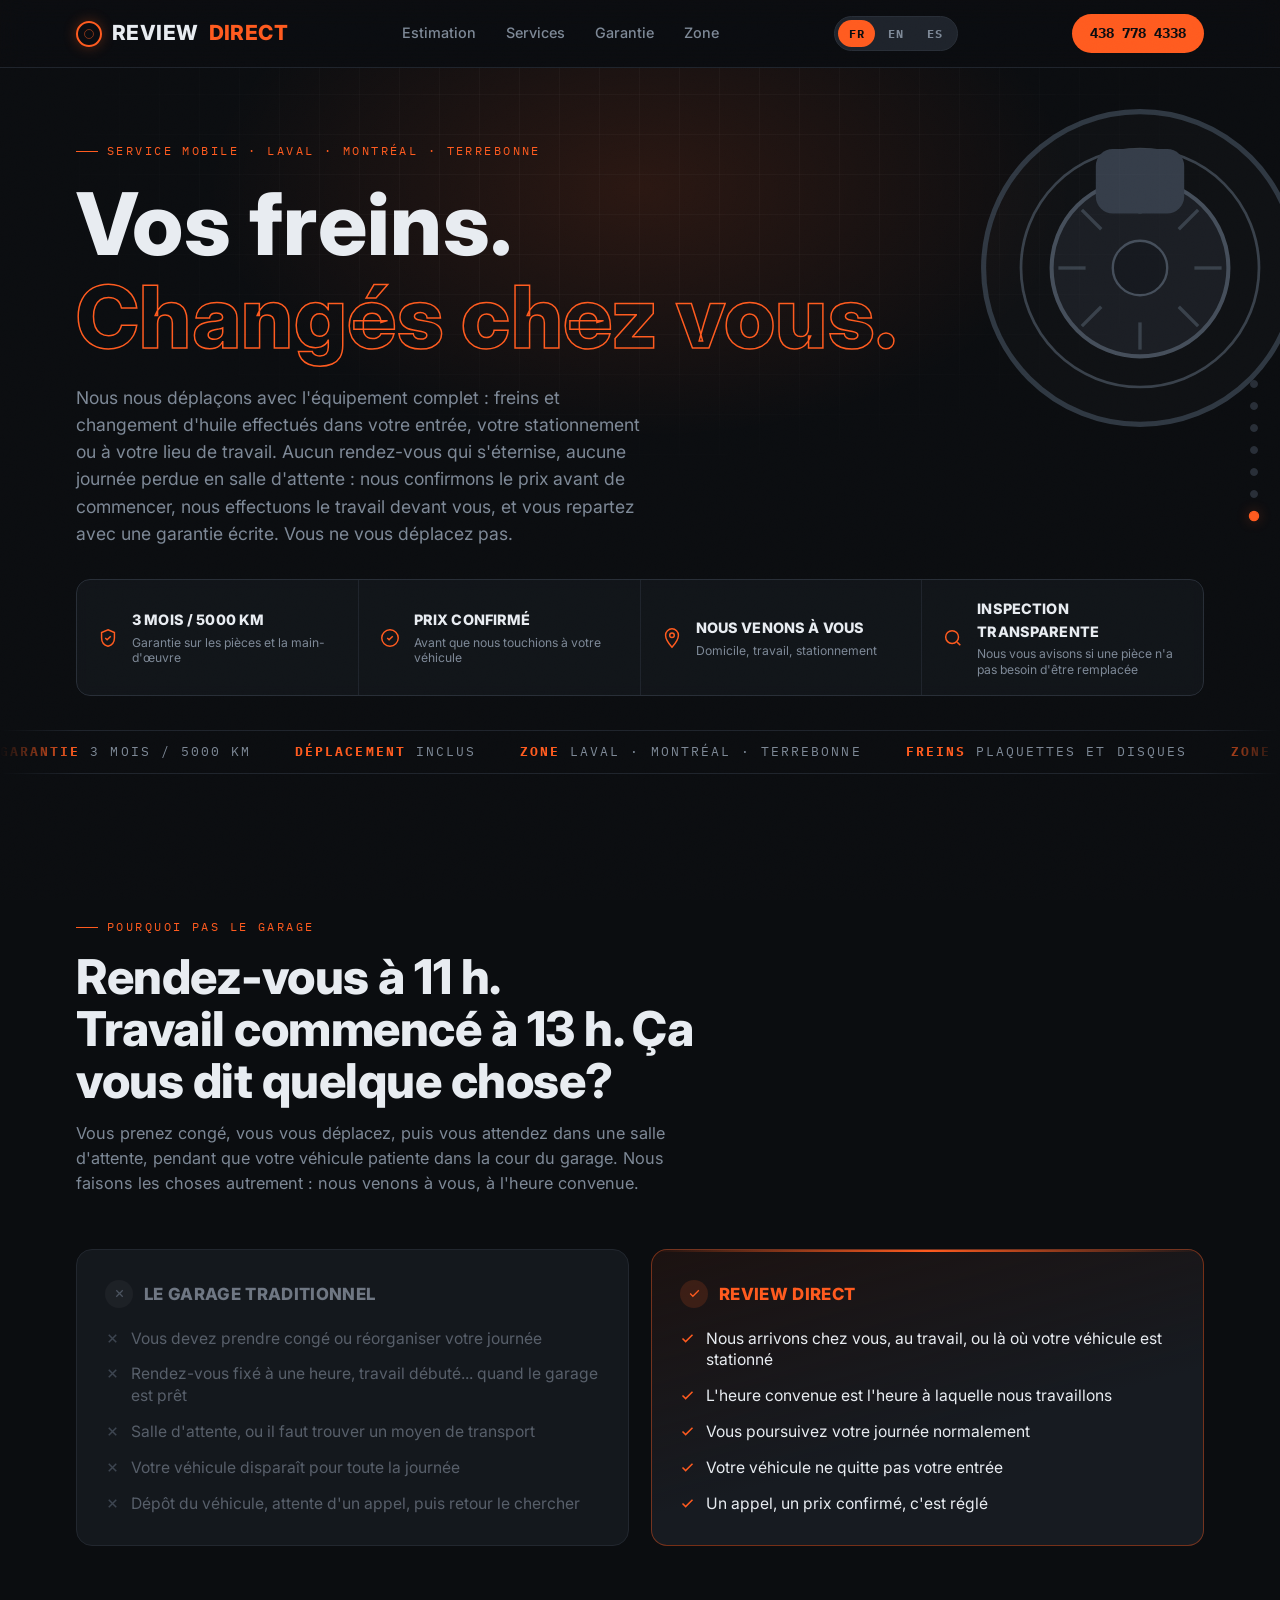
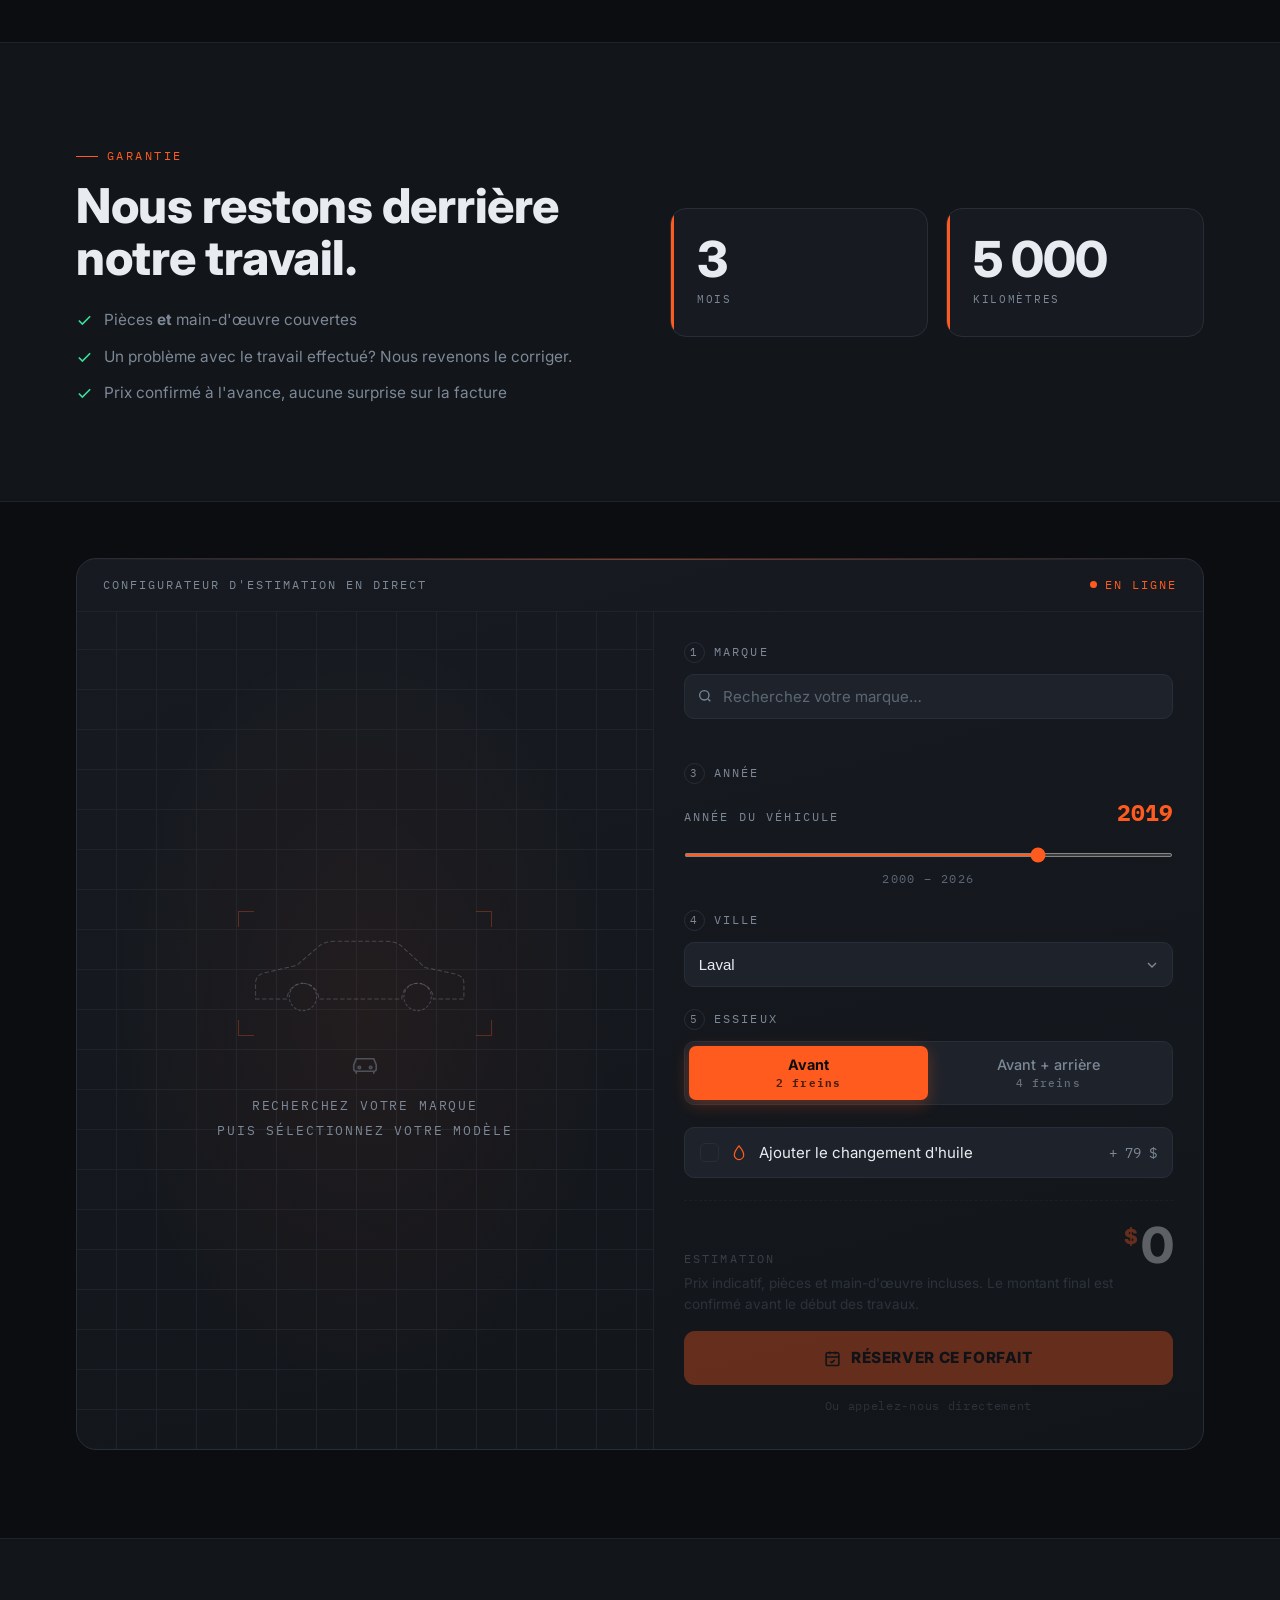
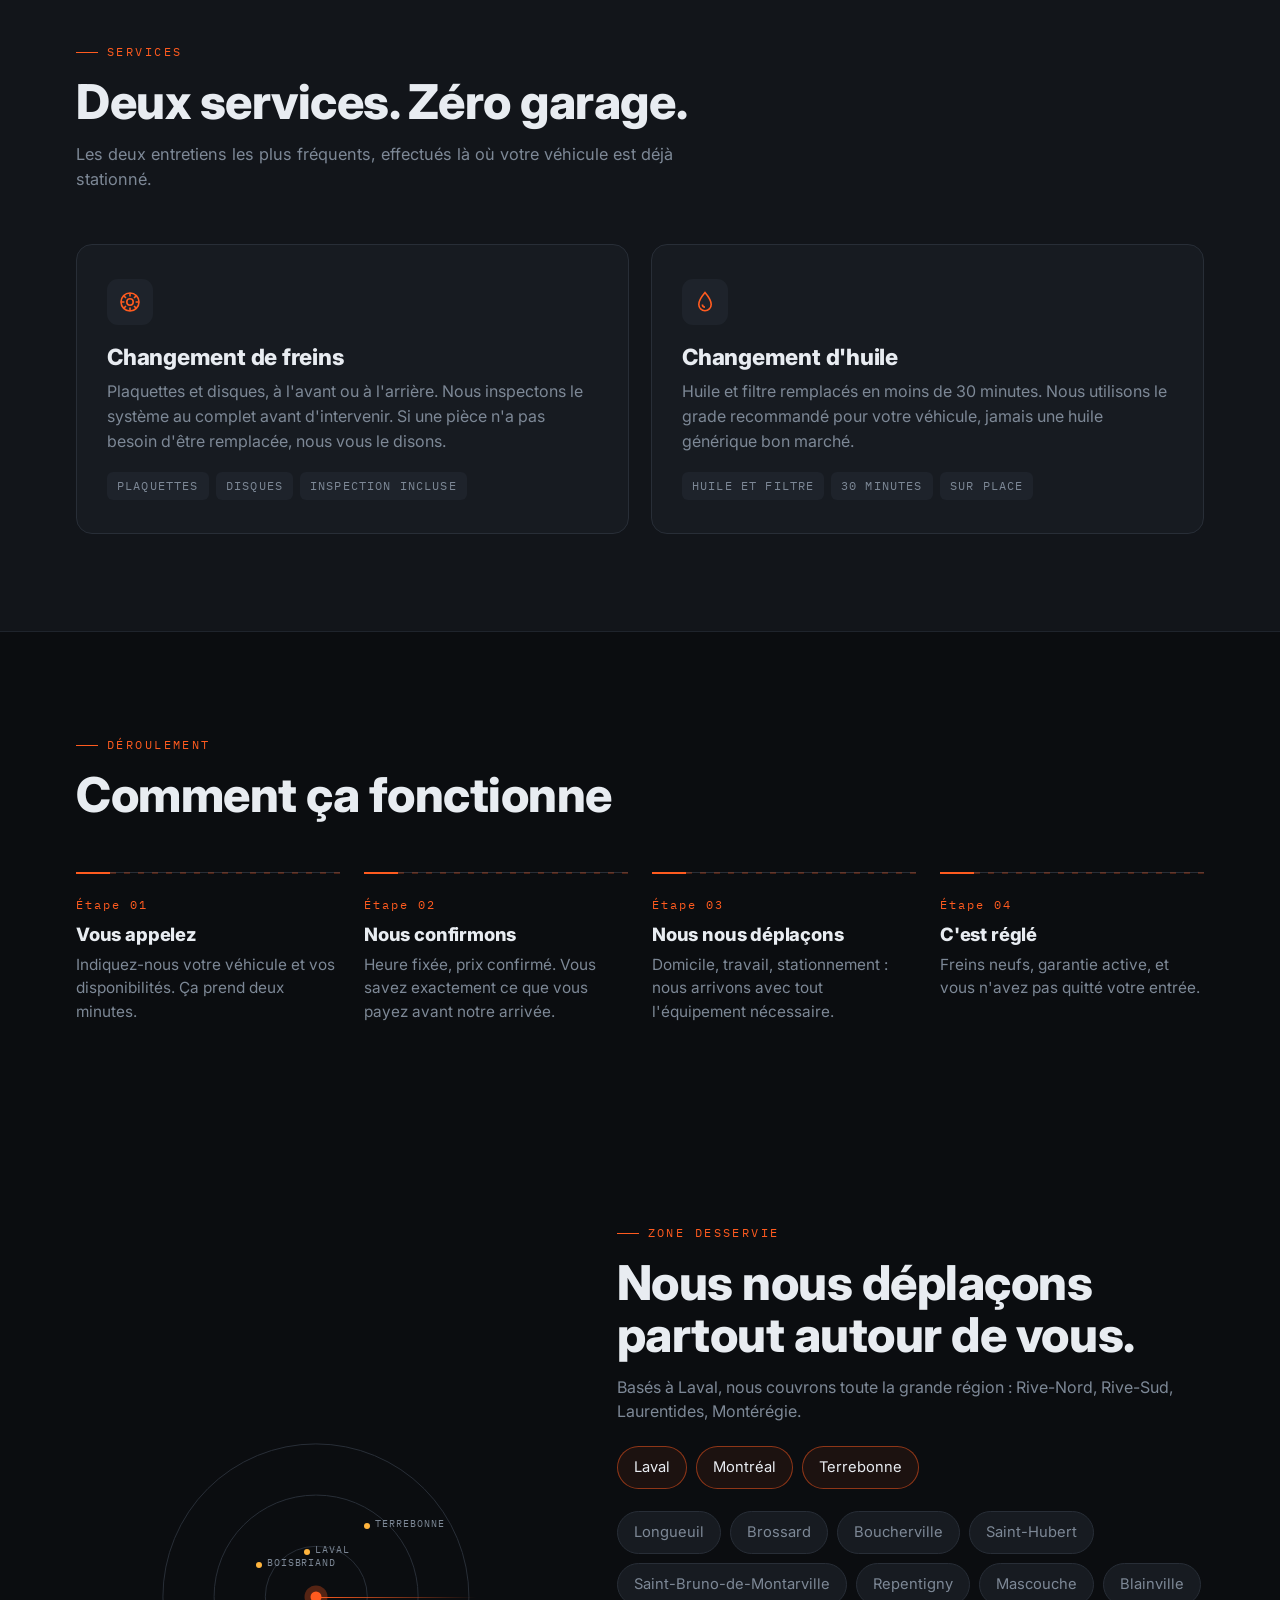
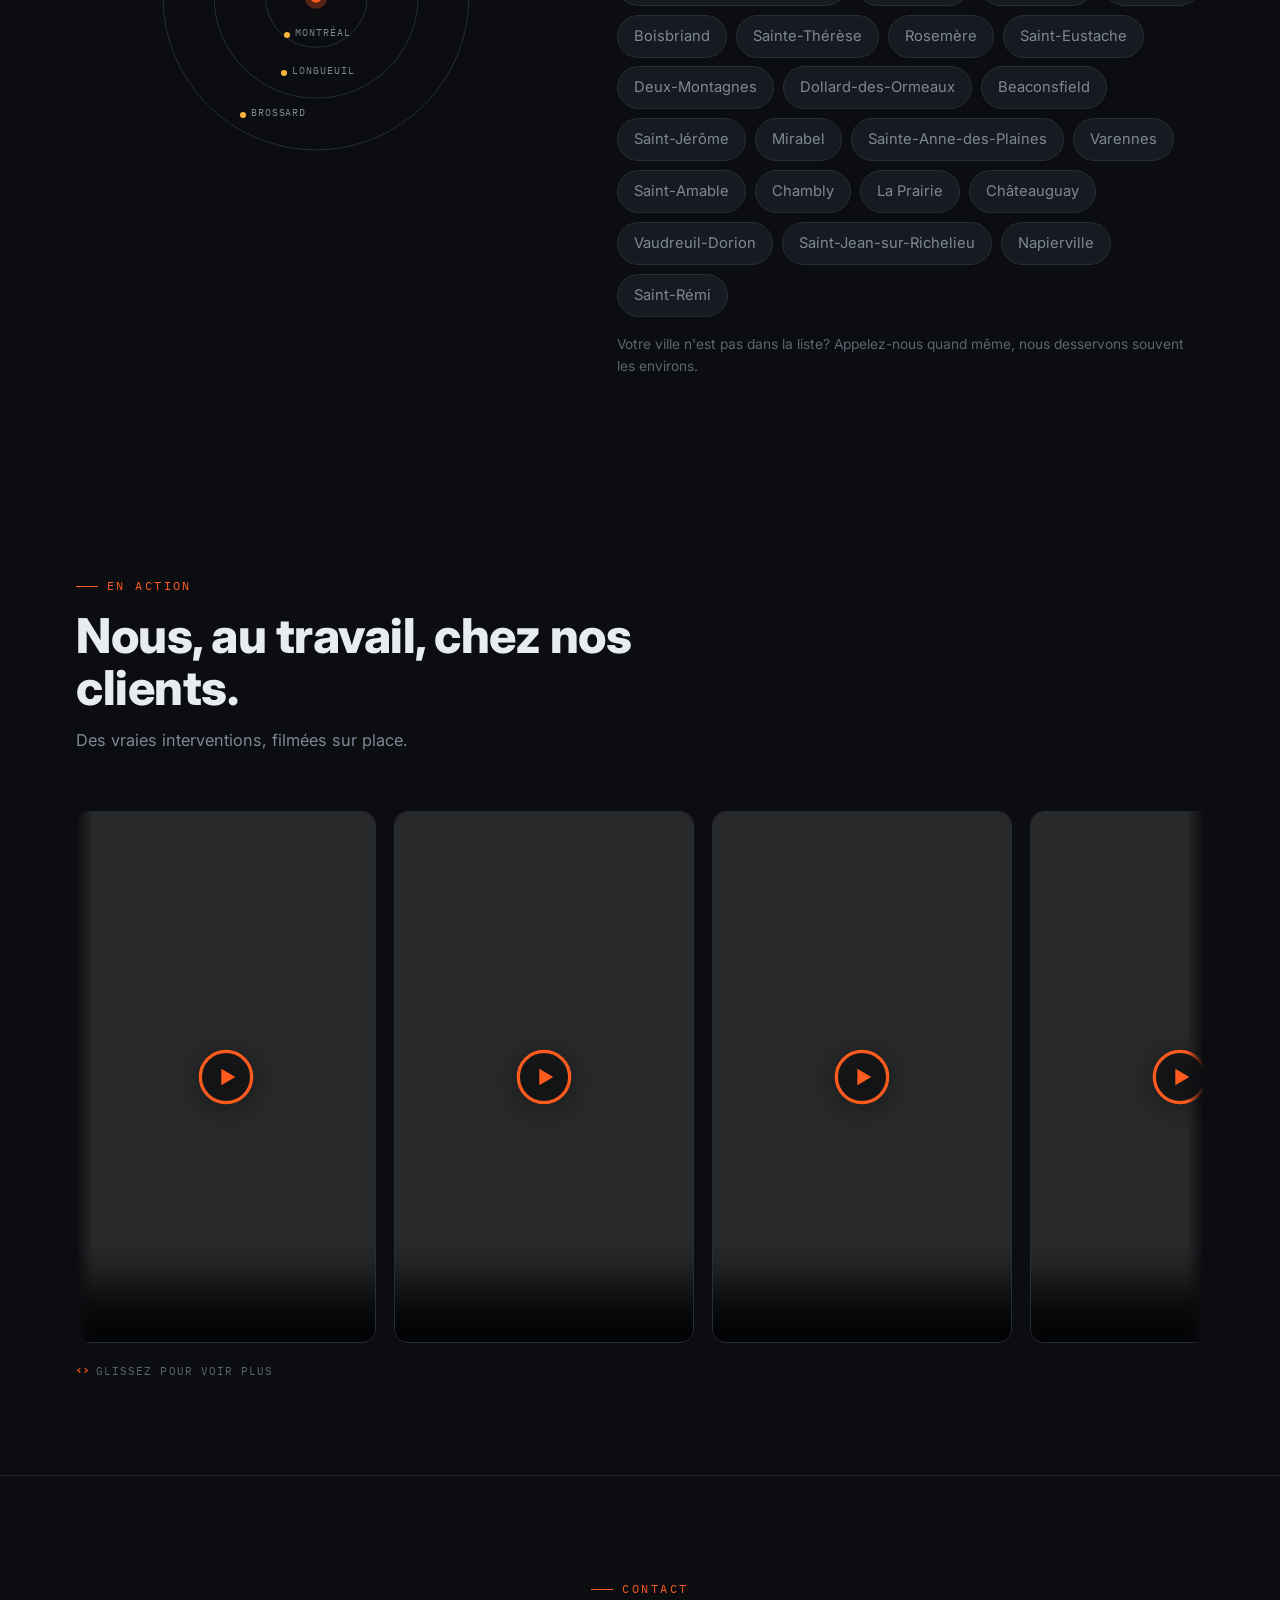
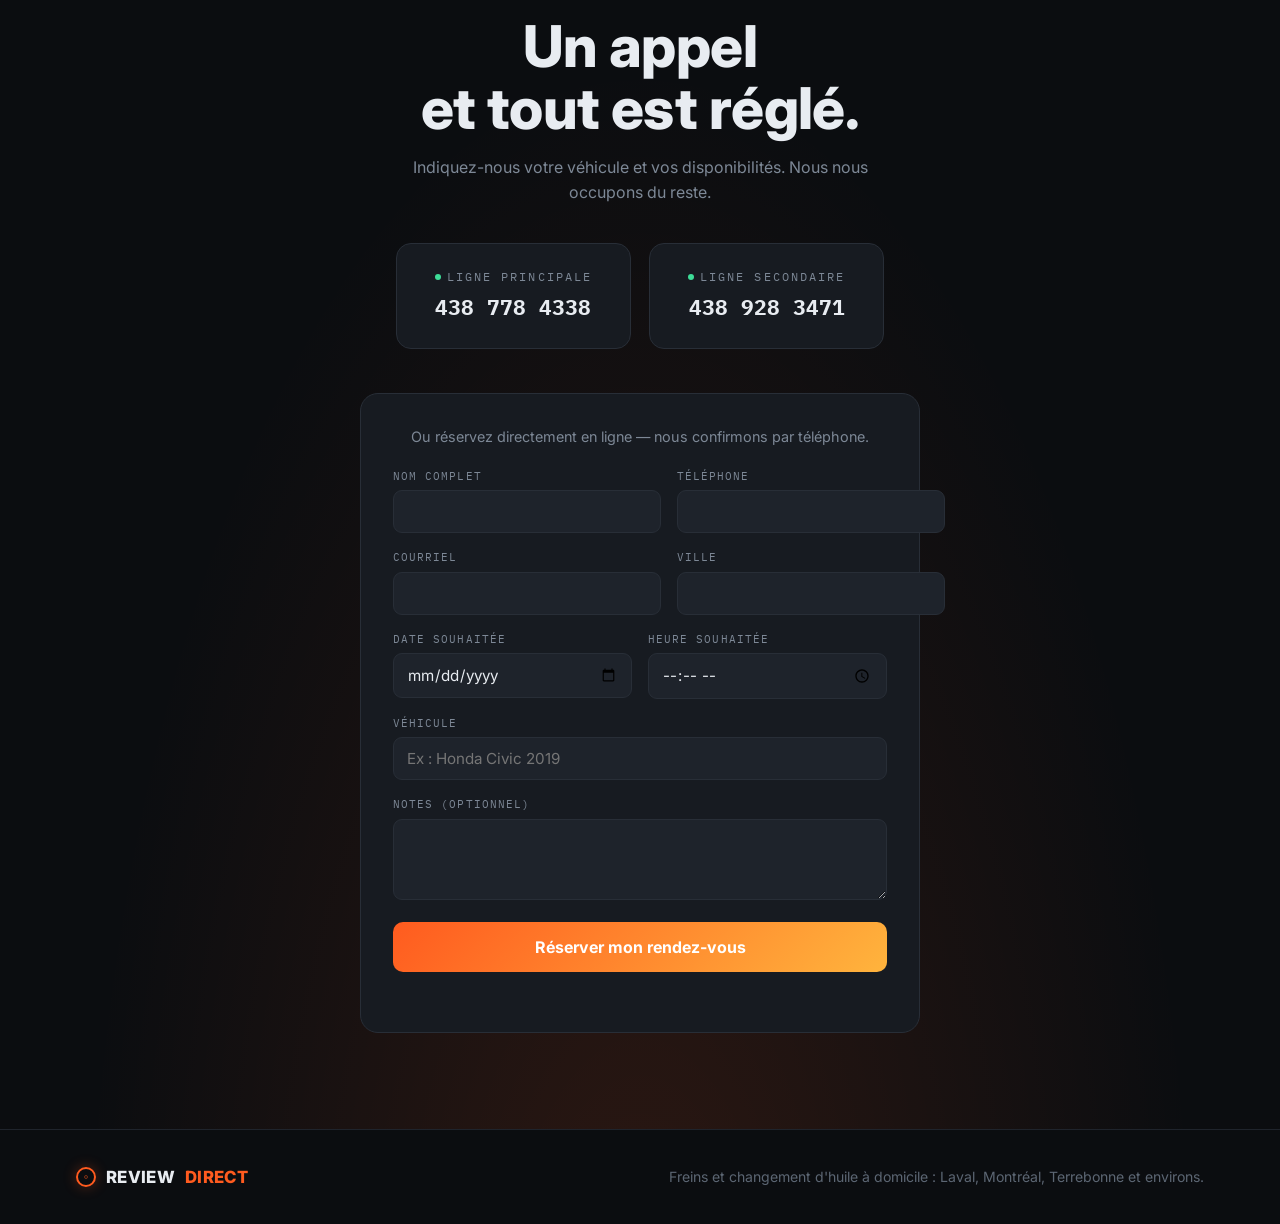
==== reviewdirect-v7.html @ 39f37c85 "Site Review Direct : configurateur, réservation automatisée, vidéos, corrections mobile Co-Authored-" ====
<!DOCTYPE html>
<html lang="fr" id="htmlRoot">
<head>
<meta charset="UTF-8">
<meta name="viewport" content="width=device-width, initial-scale=1.0">
<title>Review Direct | Freins & huile à domicile | Laval · Montréal · Terrebonne</title>
<link rel="preconnect" href="https://fonts.googleapis.com">
<link rel="preconnect" href="https://fonts.gstatic.com" crossorigin>
<link href="https://fonts.googleapis.com/css2?family=Inter:wght@400;500;600;700;800;900&family=IBM+Plex+Mono:wght@400;500;600;700&display=swap" rel="stylesheet">
<style>
  :root{
    --void:#0b0d10; --graphite:#12151a; --panel:#171b21; --panel-2:#1e232b;
    --line:#282e37; --line-soft:#1f242c; --dust:#7d8896; --chalk:#e8ecf1;
    --heat:#ff5b1f; --ember:#ffb43d; --heat-glow:rgba(255,91,31,.30); --ok:#3ddc97;
  }
  *{box-sizing:border-box;margin:0;padding:0;}
  html{scroll-behavior:smooth;scrollbar-width:thin;scrollbar-color:var(--heat) var(--graphite);}
  ::-webkit-scrollbar{width:10px;height:10px;}
  ::-webkit-scrollbar-track{background:var(--graphite);}
  ::-webkit-scrollbar-thumb{background:linear-gradient(var(--heat),var(--ember));border-radius:6px;border:2px solid var(--graphite);}
  ::-webkit-scrollbar-thumb:hover{background:var(--heat);}
  body{background:var(--void);color:var(--chalk);font-family:'Inter',sans-serif;-webkit-font-smoothing:antialiased;line-height:1.55;overflow-x:hidden;}
  .scroll-progress{position:fixed;top:0;left:0;height:3px;width:0%;background:linear-gradient(90deg,var(--heat),var(--ember));z-index:200;box-shadow:0 0 8px var(--heat-glow);}
  .spotlight{position:fixed;inset:0;pointer-events:none;z-index:3;background:radial-gradient(circle 420px at var(--mx,50%) var(--my,50%),rgba(255,91,31,.07),transparent 70%);opacity:0;transition:opacity .5s;}
  .spotlight.on{opacity:1;}
  @media (hover:none){.spotlight{display:none;}}
  .grain{position:fixed;inset:0;pointer-events:none;z-index:250;opacity:.035;mix-blend-mode:overlay;background-image:url("data:image/svg+xml;utf8,<svg xmlns='http://www.w3.org/2000/svg'><filter id='n'><feTurbulence type='fractalNoise' baseFrequency='0.85' numOctaves='2' stitchTiles='stitch'/></filter><rect width='100%25' height='100%25' filter='url(%23n)'/></svg>");}
  .side-dots{position:fixed;right:22px;top:50%;transform:translateY(-50%);z-index:60;display:flex;flex-direction:column;gap:14px;}
  @media (max-width:980px){.side-dots{display:none;}}
  .side-dots .dot{width:8px;height:8px;border-radius:50%;background:var(--line);border:1px solid var(--line);position:relative;display:block;transition:background .25s,transform .25s,border-color .25s;}
  .side-dots .dot:hover{transform:scale(1.3);border-color:var(--heat);}
  .side-dots .dot.active{background:var(--heat);border-color:var(--heat);box-shadow:0 0 10px var(--heat-glow);transform:scale(1.3);}
  .side-dots .dot::after{content:attr(data-label);position:absolute;right:18px;top:50%;transform:translateY(-50%) translateX(6px);font-family:'IBM Plex Mono',monospace;font-size:.62rem;letter-spacing:.1em;text-transform:uppercase;color:var(--dust);background:var(--panel);border:1px solid var(--line);padding:5px 10px;border-radius:6px;white-space:nowrap;opacity:0;pointer-events:none;transition:opacity .2s,transform .2s;}
  .side-dots .dot:hover::after{opacity:1;transform:translateY(-50%) translateX(0);}
  .mobile-call{display:none;}
  @media (max-width:640px){
    body{padding-bottom:76px;}
    .mobile-call{display:flex;position:fixed;left:16px;right:16px;bottom:16px;z-index:120;align-items:center;justify-content:center;gap:10px;background:var(--heat);color:#0b0d10;font-weight:800;padding:15px;border-radius:14px;font-family:'Inter',sans-serif;text-transform:uppercase;letter-spacing:.04em;font-size:.92rem;box-shadow:0 14px 34px -10px var(--heat-glow);animation:mcPulse 2.6s ease-in-out infinite;}
  }
  @keyframes mcPulse{0%,100%{box-shadow:0 14px 34px -10px var(--heat-glow);}50%{box-shadow:0 14px 44px -6px var(--heat-glow);}}
  h1,h2,h3,.disp{font-family:'Inter',sans-serif;font-weight:800;line-height:1.08;letter-spacing:-.01em;}
  a{color:inherit;text-decoration:none;}
  button{font-family:inherit;border:none;background:none;cursor:pointer;color:inherit;}
  input{font-family:inherit;}
  .wrap{max-width:1180px;margin:0 auto;padding:0 26px;}
  :focus-visible{outline:2px solid var(--heat);outline-offset:3px;border-radius:4px;}
  .tag{font-family:'IBM Plex Mono',monospace;font-size:.76rem;letter-spacing:.2em;text-transform:uppercase;color:var(--heat);display:inline-flex;align-items:center;gap:9px;}
  .tag::before{content:'';width:22px;height:1px;background:var(--heat);}
  @media (prefers-reduced-motion:reduce){*{animation:none !important;transition-duration:.001ms !important;scroll-behavior:auto !important;}}
  .rv{opacity:0;transform:translateY(22px);transition:opacity .7s cubic-bezier(.2,.7,.3,1),transform .7s cubic-bezier(.2,.7,.3,1);}
  .rv.in{opacity:1;transform:none;}

  /* HEADER */
  header{position:sticky;top:0;z-index:80;background:rgba(11,13,16,.82);backdrop-filter:blur(14px) saturate(140%);border-bottom:1px solid var(--line-soft);}
  .nav{display:flex;align-items:center;justify-content:space-between;gap:20px;padding:14px 26px;max-width:1180px;margin:0 auto;}
  .logo{display:flex;align-items:center;gap:10px;font-family:'Inter',sans-serif;font-weight:800;font-size:1.3rem;text-transform:uppercase;letter-spacing:.02em;}
  .logo-mark{width:26px;height:26px;border-radius:50%;border:2.5px solid var(--heat);position:relative;flex-shrink:0;box-shadow:0 0 14px var(--heat-glow);animation:logoPulse 3.4s ease-in-out infinite;}
  @keyframes logoPulse{0%,100%{box-shadow:0 0 14px var(--heat-glow);}50%{box-shadow:0 0 22px 3px var(--heat-glow);}}
  .logo-mark::after{content:'';position:absolute;inset:6px;border-radius:50%;border:1.5px solid rgba(255,91,31,.45);}
  .logo em{font-style:normal;color:var(--heat);}
  .nav-links{display:flex;gap:30px;font-size:.9rem;color:var(--dust);font-weight:500;}
  .nav-links a{position:relative;padding:3px 0;transition:color .18s;}
  .nav-links a::after{content:'';position:absolute;left:0;bottom:0;height:1px;width:0;background:var(--heat);transition:width .25s;}
  .nav-links a:hover{color:var(--chalk);} .nav-links a:hover::after{width:100%;}
  .nav-call{display:flex;align-items:center;gap:9px;font-family:'IBM Plex Mono',monospace;font-size:.85rem;font-weight:700;padding:9px 18px;border-radius:999px;background:var(--heat);color:#0b0d10;transition:transform .16s,box-shadow .16s;white-space:nowrap;animation:navCallPulse 3s ease-in-out infinite;}
  .nav-call:hover{transform:translateY(-1px);box-shadow:0 8px 26px var(--heat-glow);animation:none;}
  @keyframes navCallPulse{0%,100%{box-shadow:0 0 0 0 rgba(255,91,31,.35);}50%{box-shadow:0 0 0 6px rgba(255,91,31,0);}}
  .lang-switch{display:flex;gap:2px;background:var(--panel-2);border:1px solid var(--line);border-radius:999px;padding:3px;flex-shrink:0;}
  .lang-btn{font-family:'IBM Plex Mono',monospace;font-size:.74rem;font-weight:700;letter-spacing:.05em;padding:6px 11px;border-radius:999px;color:var(--dust);transition:background .18s,color .18s;}
  .lang-btn:hover{color:var(--chalk);}
  .lang-btn.active{background:var(--heat);color:#0b0d10;}
  @media (max-width:900px){.nav-links{display:none;}.logo{font-size:1.1rem;}}
  @media (max-width:640px){.nav-call{display:none;}}
  @media (max-width:520px){.lang-btn{padding:5px 8px;font-size:.6rem;}}
  @media (max-width:400px){.lang-btn{padding:4px 6px;font-size:.55rem;}}

  /* HERO */
  .hero{position:relative;padding:66px 0 40px;overflow:hidden;}
  .hero::before{content:'';position:absolute;top:-140px;left:50%;transform:translateX(-50%);width:900px;height:520px;background:radial-gradient(ellipse at center,rgba(255,91,31,.13),transparent 68%);pointer-events:none;animation:heroGlow 6s ease-in-out infinite;}
  @keyframes heroGlow{0%,100%{opacity:.75;}50%{opacity:1;}}
  .hero::after{content:'';position:absolute;inset:0;background:repeating-linear-gradient(0deg,transparent 0 39px,rgba(255,255,255,.028) 39px 40px),repeating-linear-gradient(90deg,transparent 0 39px,rgba(255,255,255,.028) 39px 40px);-webkit-mask-image:radial-gradient(ellipse 65% 55% at 50% 15%,#000 30%,transparent 78%);mask-image:radial-gradient(ellipse 65% 55% at 50% 15%,#000 30%,transparent 78%);pointer-events:none;}
  .hero-top{position:relative;max-width:840px;}
  .hero-wheel{position:absolute;top:30px;right:-30px;width:340px;height:340px;opacity:.92;pointer-events:none;}
  @media (max-width:1100px){.hero-wheel{width:250px;height:250px;right:-50px;top:10px;}}
  @media (max-width:900px){.hero-wheel{display:none;}}
  .hero-wheel svg{width:100%;height:100%;overflow:visible;}
  .hw-tire{fill:rgba(255,255,255,.02);stroke:#333c47;stroke-width:3;}
  .hw-rim{fill:none;stroke:#3d4650;stroke-width:1.6;}
  .hw-caliper{fill:#39424e;transform-box:fill-box;transform-origin:center;}
  .hero-wheel.go .hw-caliper{animation:hwClamp .4s ease-out 2.05s both;}
  @keyframes hwClamp{0%{transform:scale(1);}45%{transform:scale(.9);filter:drop-shadow(0 0 9px var(--heat));}100%{transform:scale(1);filter:none;}}
  .hw-spin{transform-box:fill-box;transform-origin:center;}
  .hero-wheel.go .hw-spin{animation:hwSpin 2.2s cubic-bezier(.13,.7,.2,1) both;}
  @keyframes hwSpin{from{transform:rotate(0deg);}to{transform:rotate(1620deg);}}
  .hw-rotor{fill:rgba(60,68,79,.3);stroke:#4a5461;stroke-width:2.4;transform-box:fill-box;transform-origin:center;}
  .hw-hub{fill:#171b21;stroke:#4a5461;stroke-width:1.4;}
  .hw-spokes line{stroke:#3d4650;stroke-width:2;}
  .hero-wheel.go .hw-rotor{animation:hwHeat 1.3s ease-out 2.05s both;}
  .hero-wheel.go .hw-spokes line{animation:hwHeatLine 1.3s ease-out 2.05s both;}
  @keyframes hwHeat{0%{stroke:#4a5461;fill:rgba(60,68,79,.3);}35%{stroke:var(--heat);fill:rgba(255,91,31,.18);filter:drop-shadow(0 0 10px var(--heat));}100%{stroke:#4a5461;fill:rgba(60,68,79,.3);filter:none;}}
  @keyframes hwHeatLine{35%{stroke:var(--ember);}100%{stroke:#3d4650;}}
  .hw-flash{fill:none;stroke:var(--heat);stroke-width:3;opacity:0;transform-box:fill-box;transform-origin:center;}
  .hero-wheel.go .hw-flash{animation:hwFlash .8s ease-out 2.05s both;}
  @keyframes hwFlash{0%{opacity:0;transform:scale(.7);}35%{opacity:.85;}100%{opacity:0;transform:scale(1.55);}}
  .hero h1{font-size:clamp(2.6rem,7.4vw,5.4rem);margin:16px 0 20px;letter-spacing:.005em;}
  .hero h1 .out{color:transparent;-webkit-text-stroke:1.5px var(--heat);}
  .hero .sub{color:var(--dust);font-size:1.1rem;max-width:52ch;}
  .trust-row{display:flex;flex-wrap:wrap;margin-top:32px;border:1px solid var(--line);border-radius:14px;background:rgba(23,27,33,.6);backdrop-filter:blur(6px);overflow:hidden;position:relative;}
  .trust-item{flex:1;min-width:210px;display:flex;align-items:center;gap:13px;padding:18px 20px;border-right:1px solid var(--line-soft);transition:background .2s;opacity:0;transform:translateY(10px);}
  .trust-row.rv.in .trust-item{animation:itemUp .5s cubic-bezier(.2,.85,.3,1) forwards;}
  .trust-row.rv.in .trust-item:nth-child(1){animation-delay:.05s;}
  .trust-row.rv.in .trust-item:nth-child(2){animation-delay:.15s;}
  .trust-row.rv.in .trust-item:nth-child(3){animation-delay:.25s;}
  .trust-row.rv.in .trust-item:nth-child(4){animation-delay:.35s;}
  @keyframes itemUp{from{opacity:0;transform:translateY(10px);}to{opacity:1;transform:none;}}
  .trust-item:last-child{border-right:none;}
  .trust-item:hover{background:rgba(255,255,255,.02);}
  .trust-item svg{width:22px;height:22px;color:var(--heat);flex-shrink:0;}
  .trust-item strong{display:block;font-family:'Inter',sans-serif;font-weight:800;font-size:.9rem;text-transform:uppercase;letter-spacing:.01em;color:var(--chalk);}
  .trust-item span{display:block;font-size:.76rem;color:var(--dust);margin-top:3px;line-height:1.3;}
  @media (max-width:900px){.trust-item{min-width:50%;border-bottom:1px solid var(--line-soft);}.trust-item:nth-child(2n){border-right:none;}}
  @media (max-width:560px){.trust-item{min-width:100%;border-right:none;}}
  .marquee{margin-top:34px;border-top:1px solid var(--line-soft);border-bottom:1px solid var(--line-soft);overflow:hidden;padding:11px 0;-webkit-mask-image:linear-gradient(90deg,transparent,#000 6%,#000 94%,transparent);mask-image:linear-gradient(90deg,transparent,#000 6%,#000 94%,transparent);}
  .marquee-track{display:flex;gap:44px;width:max-content;animation:slide 26s linear infinite;}
  .marquee-item{font-family:'IBM Plex Mono',monospace;font-size:.8rem;letter-spacing:.16em;text-transform:uppercase;color:var(--dust);display:flex;align-items:center;gap:10px;white-space:nowrap;}
  .marquee-item b{color:var(--heat);font-weight:700;}
  @keyframes slide{from{transform:translateX(0);}to{transform:translateX(-50%);}}

  /* CONFIG */
  .config{padding:56px 0 88px;}
  .config-shell{background:linear-gradient(165deg,var(--panel) 0%,var(--graphite) 100%);border:1px solid var(--line);border-radius:20px;position:relative;}
  .config-shell::before{content:'';position:absolute;top:0;left:0;right:0;height:1px;background:linear-gradient(90deg,transparent,rgba(255,91,31,.5),transparent);}
  .config-bar{display:flex;justify-content:space-between;align-items:center;gap:16px;padding:16px 26px;border-bottom:1px solid var(--line-soft);font-family:'IBM Plex Mono',monospace;font-size:.78rem;letter-spacing:.16em;text-transform:uppercase;color:var(--dust);}
  .live{display:flex;align-items:center;gap:8px;color:var(--heat);}
  .live-dot{width:7px;height:7px;border-radius:50%;background:var(--heat);animation:blip 1.6s ease-in-out infinite;}
  @keyframes blip{0%,100%{opacity:1;}50%{opacity:.4;}}
  .config-body{display:grid;grid-template-columns:1.05fr 1fr;}
  @media (max-width:980px){.config-body{grid-template-columns:1fr;}}

  /* STAGE */
  .stage{position:relative;padding:30px 26px;border-right:1px solid var(--line-soft);display:flex;flex-direction:column;align-items:center;justify-content:center;min-height:490px;overflow:hidden;
    background:radial-gradient(ellipse at 50% 48%,rgba(255,91,31,.06),transparent 62%),
      repeating-linear-gradient(0deg,transparent 0 39px,var(--line-soft) 39px 40px),
      repeating-linear-gradient(90deg,transparent 0 39px,var(--line-soft) 39px 40px);}
  @media (max-width:980px){.stage{border-right:none;border-bottom:1px solid var(--line-soft);min-height:380px;}}
  .stage-empty{text-align:center;color:var(--dust);font-family:'IBM Plex Mono',monospace;font-size:.82rem;letter-spacing:.14em;text-transform:uppercase;line-height:1.9;display:flex;flex-direction:column;align-items:center;}
  .stage-empty .hint-ic{width:30px;height:30px;margin:0 auto 14px;opacity:.5;}
  .stage.armed .stage-empty{display:none;}
  .ghost-wrap{position:relative;width:82%;max-width:320px;aspect-ratio:460/215;margin-bottom:20px;}
  .ghost-car{position:absolute;inset:0;width:100%;height:100%;overflow:visible;}
  .ghost-car path,.ghost-car circle{fill:none;stroke:var(--dust);stroke-width:2;stroke-linecap:round;stroke-dasharray:7 6;opacity:.4;animation:ghostDash 24s linear infinite,ghostPulse 3.6s ease-in-out infinite;}
  .ghost-car circle{stroke-dasharray:4 5;}
  @keyframes ghostDash{to{stroke-dashoffset:-400;}}
  @keyframes ghostPulse{0%,100%{opacity:.3;}50%{opacity:.62;}}
  .ghost-corner{position:absolute;width:16px;height:16px;border:1.5px solid var(--heat);opacity:.3;animation:cornerPulse 3.6s ease-in-out infinite;}
  .ghost-corner.tl{top:-6px;left:-6px;border-right:none;border-bottom:none;}
  .ghost-corner.tr{top:-6px;right:-6px;border-left:none;border-bottom:none;}
  .ghost-corner.bl{bottom:-6px;left:-6px;border-right:none;border-top:none;}
  .ghost-corner.br{bottom:-6px;right:-6px;border-left:none;border-top:none;}
  @keyframes cornerPulse{0%,100%{opacity:.22;}50%{opacity:.7;}}
  .ghost-scan{position:absolute;left:4%;right:4%;height:1.5px;top:15%;background:linear-gradient(90deg,transparent,rgba(255,91,31,.55),transparent);opacity:0;animation:ghostSweep 4.8s ease-in-out infinite;pointer-events:none;}
  @keyframes ghostSweep{0%{top:15%;opacity:0;}10%{opacity:.85;}50%{top:82%;opacity:.85;}90%{opacity:0;}100%{top:82%;opacity:0;}}
  .car-holder{display:none;flex-direction:column;align-items:center;gap:18px;width:100%;}
  .stage.armed .car-holder{display:flex;}
  .car-svg{width:100%;max-width:440px;height:auto;overflow:visible;}
  .car-svg.swap{animation:swapIn .6s cubic-bezier(.2,.85,.3,1);}
  @keyframes swapIn{0%{opacity:0;transform:translateX(-26px) scale(.97);}100%{opacity:1;transform:none;}}

  .cbody{fill:rgba(255,255,255,.03);stroke:#525c6a;stroke-width:2;stroke-linejoin:round;}
  .cglass{fill:rgba(125,136,150,.11);stroke:#39424e;stroke-width:1.4;}
  .cline{fill:none;stroke:#333c47;stroke-width:1.3;}
  .tire{fill:#14171c;stroke:#3d4650;stroke-width:1.6;}
  .rim{fill:none;stroke:#39424e;stroke-width:1.2;}
  .rotor{fill:rgba(60,68,79,.35);stroke:#4a5461;stroke-width:2.4;transition:stroke .5s,fill .5s,filter .5s;}
  .spoke{stroke:#3d4650;stroke-width:1.2;transition:stroke .5s;}
  .cal{fill:#39424e;transition:fill .5s;}
  .hot .rotor{stroke:var(--heat);fill:rgba(255,91,31,.15);filter:drop-shadow(0 0 8px var(--heat));}
  .hot .spoke{stroke:var(--ember);}
  .hot .cal{fill:var(--heat);}
  .halo{fill:none;stroke:var(--heat);stroke-width:1.5;opacity:0;}
  .hot .halo{animation:ripple 2.4s ease-out infinite;}
  @keyframes ripple{0%{opacity:.6;transform:scale(.85);}100%{opacity:0;transform:scale(1.5);}}
  .ground{stroke:#242a32;stroke-width:1.5;stroke-dasharray:6 8;}
  .axl{font-family:'IBM Plex Mono',monospace;font-size:10.5px;fill:#5c6673;letter-spacing:.12em;transition:fill .4s;}
  .axl.on{fill:var(--heat);}
  /* real vehicle photo */
  .car-photo{width:100%;max-width:430px;display:none;position:relative;}
  .car-photo.show{display:block;animation:swapIn .6s cubic-bezier(.2,.85,.3,1);}
  .car-photo img{width:100%;height:auto;display:block;filter:drop-shadow(0 22px 28px rgba(0,0,0,.6));}
  .car-photo.show img{animation:photoDevelop .7s ease;}
  @keyframes photoDevelop{0%{filter:drop-shadow(0 22px 28px rgba(0,0,0,.6)) blur(7px) brightness(1.35);opacity:0;}100%{filter:drop-shadow(0 22px 28px rgba(0,0,0,.6)) blur(0) brightness(1);opacity:1;}}
  .car-photo .loading{position:absolute;inset:0;display:flex;align-items:center;justify-content:center;font-family:'IBM Plex Mono',monospace;font-size:.65rem;letter-spacing:.16em;color:var(--dust);text-transform:uppercase;}
  .rotor-row{display:none;gap:12px;width:100%;max-width:430px;}
  .rotor-row.show{display:flex;}
  .rcell{flex:1;display:flex;align-items:center;gap:11px;padding:11px 13px;border:1px solid var(--line);border-radius:12px;background:rgba(23,27,33,.8);transition:border-color .45s,background .45s;}
  .rcell.hot{border-color:rgba(255,91,31,.55);background:rgba(255,91,31,.08);}
  .rcell>svg{width:34px;height:34px;flex-shrink:0;color:#4a5461;transition:color .45s,filter .45s;}
  .rcell.hot>svg{color:var(--heat);filter:drop-shadow(0 0 7px var(--heat));}
  .rcell .rlbl{font-family:'IBM Plex Mono',monospace;font-size:.68rem;letter-spacing:.16em;text-transform:uppercase;color:var(--dust);}
  .rcell .rst{font-family:'Inter',sans-serif;font-weight:800;font-size:1.05rem;text-transform:uppercase;color:#5c6673;transition:color .45s;letter-spacing:.02em;}
  .rcell.hot .rst{color:var(--heat);}

  .scanline{position:absolute;left:6%;right:6%;height:2px;background:linear-gradient(90deg,transparent,var(--heat),transparent);box-shadow:0 0 16px 2px var(--heat-glow);opacity:0;pointer-events:none;top:14%;}
  .scanline.go{animation:scanSweep 1s cubic-bezier(.4,0,.2,1);}
  @keyframes scanSweep{0%{opacity:0;top:14%;}12%{opacity:1;}88%{opacity:1;}100%{opacity:0;top:82%;}}
  .car-cap{text-align:center;}
  .car-cap .nm{font-family:'Inter',sans-serif;font-weight:800;font-size:1.6rem;line-height:1.1;letter-spacing:-.01em;}
  .car-cap .meta{font-family:'IBM Plex Mono',monospace;font-size:.75rem;letter-spacing:.18em;text-transform:uppercase;color:var(--dust);margin-top:8px;}
  .car-cap .meta em{font-style:normal;color:var(--heat);}

  /* PANEL */
  .panel{padding:30px 30px 34px;display:flex;flex-direction:column;gap:22px;}
  .field-label{font-family:'IBM Plex Mono',monospace;font-size:.76rem;letter-spacing:.18em;text-transform:uppercase;color:var(--dust);display:flex;align-items:center;gap:9px;margin-bottom:11px;}
  .field-label i{width:21px;height:21px;border-radius:50%;border:1px solid var(--line);display:flex;align-items:center;justify-content:center;font-style:normal;font-size:.68rem;transition:all .3s;flex-shrink:0;}
  .field.done .field-label i{background:var(--heat);border-color:var(--heat);color:#0b0d10;font-weight:700;animation:doneP .5s ease;}
  @keyframes doneP{0%{transform:scale(1);box-shadow:0 0 0 0 rgba(255,91,31,.55);}55%{transform:scale(1.3);box-shadow:0 0 0 7px rgba(255,91,31,0);}100%{transform:scale(1);}}
  .field.done .field-label{color:var(--chalk);}
  .field-label .chg{margin-left:auto;font-size:.7rem;letter-spacing:.12em;color:var(--heat);text-decoration:underline;text-underline-offset:3px;display:none;}
  .field.done .field-label .chg{display:inline;}

  /* BRAND SEARCH */
  .combo{position:relative;}
  .combo-field{display:flex;align-items:center;gap:10px;background:var(--panel-2);border:1px solid var(--line);border-radius:10px;padding:0 12px;transition:border-color .2s,box-shadow .2s;}
  .combo.open .combo-field,.combo-field:focus-within{border-color:var(--heat);box-shadow:0 0 0 3px rgba(255,91,31,.10);}
  .combo.picked .combo-field{border-color:rgba(255,91,31,.5);}
  .combo-field>svg{width:16px;height:16px;color:var(--dust);flex-shrink:0;}
  .combo.picked .combo-field>svg{color:var(--heat);}
  .combo-field input{flex:1;background:none;border:none;outline:none;color:var(--chalk);font-size:.94rem;padding:12px 0;min-width:0;}
  .combo-field input::placeholder{color:#5c6673;}
  .combo-clear{width:22px;height:22px;border-radius:50%;background:var(--line);color:var(--dust);font-size:.8rem;line-height:1;display:none;align-items:center;justify-content:center;flex-shrink:0;}
  .combo.picked .combo-clear{display:flex;}
  .combo-clear:hover{background:var(--heat);color:#0b0d10;}
  .combo-list{position:absolute;left:0;right:0;top:calc(100% + 6px);z-index:30;background:#1a1f26;border:1px solid var(--line);border-radius:11px;max-height:240px;overflow-y:auto;padding:5px;box-shadow:0 22px 50px -18px rgba(0,0,0,.85);display:none;}
  .combo.open .combo-list{display:block;animation:dropIn .22s ease;}
  @keyframes dropIn{from{opacity:0;transform:translateY(-6px);}to{opacity:1;transform:none;}}
  .combo-list::-webkit-scrollbar{width:6px;}
  .combo-list::-webkit-scrollbar-thumb{background:var(--line);border-radius:3px;}
  .opt{display:flex;align-items:center;justify-content:space-between;gap:12px;width:100%;text-align:left;padding:9px 11px;border-radius:7px;font-size:.9rem;color:var(--dust);transition:background .12s,color .12s;opacity:0;animation:optIn .26s cubic-bezier(.2,.85,.3,1) forwards;}
  @keyframes optIn{from{opacity:0;transform:translateY(-5px);}to{opacity:1;transform:none;}}
  .opt:hover,.opt.cursor{background:rgba(255,91,31,.13);color:var(--chalk);}
  .opt-nm{min-width:0;overflow:hidden;text-overflow:ellipsis;white-space:nowrap;}
  .opt .bt{font-family:'IBM Plex Mono',monospace;font-size:.7rem;letter-spacing:.09em;text-transform:uppercase;color:#5c6673;flex-shrink:0;}
  .opt .hl{color:var(--heat);font-weight:700;}
  .opt-none{padding:14px 11px;font-size:.92rem;color:#5c6673;text-align:center;}

  /* MODEL GRID */
  .mgrid-shell{max-height:0;opacity:0;overflow:hidden;transition:max-height .5s cubic-bezier(.3,.8,.3,1),opacity .4s ease;}
  .mgrid-shell.open{max-height:420px;opacity:1;}
  .mgrid{display:grid;grid-template-columns:repeat(auto-fill,minmax(112px,1fr));gap:8px;max-height:330px;overflow-y:auto;padding:3px 5px 3px 0;}
  .mgrid::-webkit-scrollbar{width:6px;}
  .mgrid::-webkit-scrollbar-thumb{background:var(--line);border-radius:3px;}
  .mcard{
    position:relative;overflow:hidden;
    display:flex;flex-direction:column;align-items:center;gap:5px;padding:11px 7px 9px;
    background:var(--panel-2);border:1px solid var(--line);border-radius:11px;
    transition:border-color .2s,transform .2s,background .2s,box-shadow .2s;
    opacity:0;animation:cardIn .42s cubic-bezier(.2,.85,.3,1) forwards;
  }
  @keyframes cardIn{from{opacity:0;transform:translateY(12px) scale(.94);}to{opacity:1;transform:none;}}
  .mcard::after{content:'';position:absolute;top:-30%;left:-70%;width:35%;height:160%;background:linear-gradient(120deg,transparent,rgba(255,255,255,.09),transparent);transform:skewX(-20deg);transition:transform .65s ease;pointer-events:none;}
  .mcard:hover::after{transform:translateX(260%) skewX(-20deg);}
  .mcard:hover{border-color:#57616f;transform:translateY(-3px);background:#232932;}
  .mcard.on{border-color:var(--heat);background:rgba(255,91,31,.09);box-shadow:0 6px 22px -8px var(--heat-glow);}
  .mcard svg{width:100%;height:34px;filter:drop-shadow(0 3px 3px rgba(0,0,0,.35));transition:filter .25s;}
  .mcard .msil{fill:rgba(255,255,255,.025);stroke:#6b7684;stroke-width:9;stroke-linejoin:round;stroke-linecap:round;transition:stroke .2s,fill .2s;}
  .mcard .mwh{fill:#0f1217;stroke:#6b7684;stroke-width:8;transition:stroke .2s;}
  .mcard:hover .msil,.mcard:hover .mwh{stroke:#9aa5b3;}
  .mcard:hover .msil{fill:rgba(255,255,255,.05);}
  .mcard.on .msil,.mcard.on .mwh{stroke:var(--heat);}
  .mcard.on .msil{fill:rgba(255,91,31,.08);}
  .mcard.on svg{filter:drop-shadow(0 3px 3px rgba(0,0,0,.35)) drop-shadow(0 0 9px rgba(255,91,31,.35));}
  .mcard .mname{font-family:'Inter',sans-serif;font-weight:700;font-size:.86rem;text-align:center;line-height:1.15;color:var(--chalk);letter-spacing:0;}
  .mcard .mbody{font-family:'IBM Plex Mono',monospace;font-size:.64rem;letter-spacing:.09em;text-transform:uppercase;color:#5c6673;text-align:center;}
  .mcard.on .mbody{color:var(--heat);}

  /* CONTROLS */
  .yr-head{display:flex;justify-content:space-between;align-items:baseline;margin-bottom:8px;}
  .yr-val{font-family:'IBM Plex Mono',monospace;font-size:1.45rem;font-weight:700;color:var(--heat);}
  .yr-range{width:100%;accent-color:var(--heat);height:4px;cursor:pointer;}
  .yr-bounds{font-family:'IBM Plex Mono',monospace;font-size:.72rem;letter-spacing:.12em;text-transform:uppercase;color:#5c6673;margin-top:7px;text-align:center;}
  .field-select{width:100%;background:var(--panel-2);border:1px solid var(--line);border-radius:10px;padding:13px 38px 13px 14px;color:var(--chalk);font-size:.94rem;appearance:none;-webkit-appearance:none;cursor:pointer;transition:border-color .2s,box-shadow .2s;background-image:url("data:image/svg+xml;utf8,<svg xmlns='http://www.w3.org/2000/svg' viewBox='0 0 24 24' fill='none' stroke='%237d8896' stroke-width='2'><path d='M6 9l6 6 6-6'/></svg>");background-repeat:no-repeat;background-position:right 12px center;background-size:16px;}
  .field-select:focus{outline:none;border-color:var(--heat);box-shadow:0 0 0 3px rgba(255,91,31,.10);}
  .field-select option,.field-select optgroup{background:#1a1f26;color:var(--chalk);}
  .awd-hint{display:none;align-items:flex-start;gap:8px;margin-top:12px;padding:10px 12px;border-radius:9px;background:rgba(255,91,31,.08);border:1px solid rgba(255,91,31,.25);font-size:.8rem;line-height:1.4;color:var(--dust);}
  .awd-hint.show{display:flex;}
  .awd-hint svg{width:15px;height:15px;color:var(--heat);flex-shrink:0;margin-top:1px;}
  .seg{position:relative;display:grid;grid-template-columns:1fr 1fr;background:var(--panel-2);border:1px solid var(--line);border-radius:10px;padding:4px;}
  .seg-pill{position:absolute;top:4px;bottom:4px;left:4px;width:calc(50% - 4px);background:var(--heat);border-radius:7px;box-shadow:0 4px 16px var(--heat-glow);transition:transform .36s cubic-bezier(.4,1.5,.5,1);}
  .seg-pill.right{transform:translateX(100%);}
  .seg-opt{position:relative;z-index:2;padding:10px 8px;text-align:center;font-size:.9rem;font-weight:500;color:var(--dust);transition:color .28s;line-height:1.25;}
  .seg-opt small{display:block;font-family:'IBM Plex Mono',monospace;font-size:.7rem;letter-spacing:.1em;opacity:.75;margin-top:2px;}
  .seg-opt.on{color:#0b0d10;font-weight:700;}
  .addon{display:flex;align-items:center;justify-content:space-between;gap:14px;padding:13px 15px;border:1px solid var(--line);border-radius:10px;background:var(--panel-2);cursor:pointer;transition:border-color .2s,background .2s;}
  .addon:hover{border-color:#48525f;}
  .addon.on{border-color:var(--heat);background:rgba(255,91,31,.07);}
  .addon-l{display:flex;align-items:center;gap:11px;font-size:.94rem;}
  .addon-l>svg{width:18px;height:18px;color:var(--heat);flex-shrink:0;}
  .addon-box{width:19px;height:19px;border-radius:5px;border:1.5px solid var(--line);flex-shrink:0;display:flex;align-items:center;justify-content:center;transition:all .2s;}
  .addon.on .addon-box{background:var(--heat);border-color:var(--heat);}
  .addon-box svg{width:12px;height:12px;color:#0b0d10;opacity:0;transition:opacity .2s;}
  .addon.on .addon-box svg{opacity:1;}
  .addon-box svg path{stroke-dasharray:20;stroke-dashoffset:20;transition:stroke-dashoffset .3s ease .05s;}
  .addon.on .addon-box svg path{stroke-dashoffset:0;}
  .addon-p{font-family:'IBM Plex Mono',monospace;font-size:.9rem;color:var(--dust);}

  .price-box{margin-top:auto;padding-top:22px;border-top:1px dashed var(--line);opacity:.35;transition:opacity .45s;}
  .price-box.ready{opacity:1;}
  .price-row{display:flex;align-items:flex-end;justify-content:space-between;gap:16px;margin-bottom:5px;}
  .price-lbl{font-family:'IBM Plex Mono',monospace;font-size:.75rem;letter-spacing:.18em;text-transform:uppercase;color:var(--dust);}
  .price-amt{font-family:'Inter',sans-serif;font-weight:800;font-size:3.1rem;line-height:.9;display:flex;align-items:flex-start;gap:4px;letter-spacing:-.02em;}
  .price-amt.bump #price{animation:priceBump .5s ease;}
  @keyframes priceBump{0%{text-shadow:0 0 0 rgba(255,91,31,0);}30%{text-shadow:0 0 20px rgba(255,91,31,.6);}100%{text-shadow:0 0 0 rgba(255,91,31,0);}}
  .price-amt .cur{font-size:1.3rem;color:var(--heat);margin-top:5px;}
  .price-note{font-size:.85rem;color:#5c6673;margin-bottom:16px;}
  .cta{display:flex;align-items:center;justify-content:center;gap:10px;width:100%;background:var(--heat);color:#0b0d10;font-weight:700;font-size:.96rem;padding:15px 22px;border-radius:11px;transition:transform .16s,box-shadow .16s;font-family:'Inter',sans-serif;font-weight:800;text-transform:uppercase;letter-spacing:.04em;position:relative;overflow:hidden;}
  .cta::before{content:'';position:absolute;top:-40%;left:-60%;width:35%;height:180%;background:linear-gradient(120deg,transparent,rgba(255,255,255,.35),transparent);transform:skewX(-20deg);animation:ctaShine 3.2s ease-in-out infinite;}
  @keyframes ctaShine{0%{transform:translateX(-40%) skewX(-20deg);}55%,100%{transform:translateX(340%) skewX(-20deg);}}
  .cta:hover{transform:translateY(-2px);box-shadow:0 12px 34px var(--heat-glow);}
  .cta-alt{display:block;text-align:center;margin-top:12px;font-family:'IBM Plex Mono',monospace;font-size:.72rem;letter-spacing:.06em;color:#5c6673;transition:color .2s;}
  .cta-alt:hover{color:var(--heat);}

  /* SECTIONS */
  section.blk{padding:96px 0;}
  @media (max-width:640px){section.blk{padding:56px 0;}}
  .head{max-width:640px;margin-bottom:52px;}
  @media (max-width:640px){.head{margin-bottom:36px;}}
  .head h2{font-size:clamp(1.9rem,4.4vw,3rem);margin:14px 0;}
  .head p{color:var(--dust);font-size:1.02rem;}
  .svc{background:var(--graphite);border-top:1px solid var(--line-soft);border-bottom:1px solid var(--line-soft);}
  .cmp-grid{display:grid;grid-template-columns:1fr 1fr;gap:22px;margin-top:36px;}
  @media (max-width:800px){.cmp-grid{grid-template-columns:1fr;}}
  .cmp-col{background:var(--panel);border:1px solid var(--line);border-radius:16px;padding:30px 28px;position:relative;overflow:hidden;transition:transform .25s;}
  .cmp-col.bad{opacity:.8;}
  .cmp-col.good{border-color:rgba(255,91,31,.4);background:linear-gradient(165deg,rgba(255,91,31,.07),var(--panel) 60%);}
  .cmp-col.good::before{content:'';position:absolute;top:0;left:0;right:0;height:2px;background:linear-gradient(90deg,transparent,var(--heat),transparent);}
  .cmp-col:hover{transform:translateY(-3px);}
  .cmp-h{display:flex;align-items:center;gap:11px;font-family:'Inter',sans-serif;font-weight:800;font-size:1.05rem;text-transform:uppercase;margin-bottom:20px;letter-spacing:.02em;}
  .cmp-h.bad{color:#8892a0;}
  .cmp-h.good{color:var(--heat);}
  .cmp-h i{width:28px;height:28px;border-radius:50%;display:flex;align-items:center;justify-content:center;flex-shrink:0;}
  .cmp-h.bad i{background:rgba(255,255,255,.05);color:#5c6673;}
  .cmp-h.good i{background:rgba(255,91,31,.15);color:var(--heat);}
  .cmp-h i svg{width:13px;height:13px;}
  .cmp-list{list-style:none;display:flex;flex-direction:column;gap:14px;}
  .cmp-list li{display:flex;gap:11px;align-items:flex-start;font-size:.98rem;line-height:1.4;}
  .cmp-list.bad li{color:#6b7481;}
  .cmp-list.good li{color:var(--chalk);}
  .cmp-list li svg{width:15px;height:15px;flex-shrink:0;margin-top:3px;}
  .cmp-list.bad li svg{color:#4a5461;}
  .cmp-list.good li svg{color:var(--heat);}
  .cmp-list li svg path{stroke-dasharray:24;stroke-dashoffset:24;}
  .cmp .rv.in li:nth-child(1) svg path{animation:checkDraw .4s ease forwards .05s;}
  .cmp .rv.in li:nth-child(2) svg path{animation:checkDraw .4s ease forwards .15s;}
  .cmp .rv.in li:nth-child(3) svg path{animation:checkDraw .4s ease forwards .25s;}
  .cmp .rv.in li:nth-child(4) svg path{animation:checkDraw .4s ease forwards .35s;}
  .cmp .rv.in li:nth-child(5) svg path{animation:checkDraw .4s ease forwards .45s;}
  .svc-grid{display:grid;grid-template-columns:1fr 1fr;gap:22px;}
  @media (max-width:800px){.svc-grid{grid-template-columns:1fr;}}
  .svc-card{background:var(--panel);border:1px solid var(--line);border-radius:16px;padding:34px 30px;position:relative;overflow:hidden;transition:border-color .25s,transform .1s ease-out;will-change:transform;}
  .svc-card::before{content:'';position:absolute;top:0;left:0;right:0;height:2px;background:linear-gradient(90deg,transparent,var(--heat),transparent);transform:scaleX(0);transition:transform .45s ease;}
  .svc-card::after{content:'';position:absolute;top:-40px;right:-40px;width:150px;height:150px;border-radius:50%;background:radial-gradient(circle,rgba(255,91,31,.10),transparent 70%);opacity:0;transition:opacity .35s;}
  .svc-card:hover{border-color:rgba(255,91,31,.4);}
  .svc-card:hover::before{transform:scaleX(1);}
  .svc-card:hover::after{opacity:1;}
  .svc-ic{width:46px;height:46px;border-radius:11px;background:var(--panel-2);display:flex;align-items:center;justify-content:center;margin-bottom:20px;transition:transform .35s cubic-bezier(.3,.8,.3,1.4),background .3s;}
  .svc-ic svg{width:24px;height:24px;color:var(--heat);}
  .svc-card:hover .svc-ic{transform:rotate(-8deg) scale(1.1);background:rgba(255,91,31,.14);}
  .svc-card h3{font-size:1.4rem;margin-bottom:10px;}
  .svc-card p{color:var(--dust);font-size:1rem;margin-bottom:18px;}
  .pills{display:flex;gap:7px;flex-wrap:wrap;}
  .pill{font-family:'IBM Plex Mono',monospace;font-size:.72rem;letter-spacing:.1em;text-transform:uppercase;padding:5px 10px;border-radius:6px;background:var(--panel-2);color:var(--dust);opacity:0;transform:scale(.85);}
  .svc-card.rv.in .pill{animation:pillPop .35s cubic-bezier(.3,.9,.4,1.3) forwards;}
  .svc-card.rv.in .pill:nth-child(1){animation-delay:.15s;}
  .svc-card.rv.in .pill:nth-child(2){animation-delay:.24s;}
  .svc-card.rv.in .pill:nth-child(3){animation-delay:.33s;}
  @keyframes pillPop{from{opacity:0;transform:scale(.85);}to{opacity:1;transform:scale(1);}}

  .steps{display:grid;grid-template-columns:repeat(4,1fr);gap:24px;}
  @media (max-width:920px){.steps{grid-template-columns:1fr 1fr;}}
  @media (max-width:540px){.steps{grid-template-columns:1fr;}}
  .step-c{position:relative;padding-top:22px;border-top:1px solid var(--line);transition:transform .25s ease;}
  .step-c::before{content:'';position:absolute;top:-1px;left:0;width:34px;height:2px;background:var(--heat);z-index:1;}
  .step-c::after{content:'';position:absolute;top:-1px;left:34px;right:0;height:2px;background-image:repeating-linear-gradient(90deg,rgba(255,91,31,.4) 0 6px,transparent 6px 14px);background-size:28px 100%;animation:flowDash 2.6s linear infinite;opacity:.65;}
  @keyframes flowDash{to{background-position:-28px 0;}}
  .step-c:hover{transform:translateY(-3px);}
  .step-n{font-family:'IBM Plex Mono',monospace;font-size:.78rem;letter-spacing:.16em;color:var(--heat);margin-bottom:10px;transition:color .25s;}
  .step-c:hover .step-n{color:var(--ember);}
  .step-c h3{font-size:1.15rem;margin-bottom:8px;}
  .step-c p{color:var(--dust);font-size:.96rem;}
  .war{background:var(--graphite);border-top:1px solid var(--line-soft);border-bottom:1px solid var(--line-soft);}
  .war-in{display:grid;grid-template-columns:1fr 1fr;gap:60px;align-items:center;}
  @media (max-width:880px){.war-in{grid-template-columns:1fr;gap:38px;}}
  .war ul{list-style:none;display:flex;flex-direction:column;gap:13px;margin-top:24px;}
  .war li{display:flex;gap:11px;align-items:flex-start;color:var(--dust);font-size:.96rem;}
  .war li svg{width:17px;height:17px;color:var(--ok);flex-shrink:0;margin-top:4px;}
  .war li svg path{stroke-dasharray:24;stroke-dashoffset:24;}
  .war .rv.in li:nth-child(1) svg path{animation:checkDraw .45s ease forwards .05s;}
  .war .rv.in li:nth-child(2) svg path{animation:checkDraw .45s ease forwards .2s;}
  .war .rv.in li:nth-child(3) svg path{animation:checkDraw .45s ease forwards .35s;}
  @keyframes checkDraw{to{stroke-dashoffset:0;}}
  .stats{display:flex;gap:18px;flex-wrap:wrap;}
  .stat{flex:1;min-width:145px;background:var(--panel);border:1px solid var(--line);border-radius:16px;padding:28px 26px;position:relative;overflow:hidden;transition:transform .25s,border-color .25s;}
  .stat:hover{transform:translateY(-3px);border-color:rgba(255,91,31,.35);}
  .stat::before{content:'';position:absolute;left:0;top:0;bottom:0;width:3px;background:var(--heat);}
  .stat .n{font-family:'Inter',sans-serif;font-weight:800;font-size:3.1rem;line-height:.9;letter-spacing:-.02em;}
  .stat .l{font-family:'IBM Plex Mono',monospace;font-size:.66rem;letter-spacing:.16em;text-transform:uppercase;color:var(--dust);margin-top:10px;}
  @media (max-width:420px){.stat{min-width:100%;padding:24px 22px;}.stat .n{font-size:2.5rem;}}
  .zone-in{display:grid;grid-template-columns:.9fr 1.1fr;gap:60px;align-items:center;}
  @media (max-width:880px){.zone-in{grid-template-columns:1fr;gap:44px;}}
  .radar{position:relative;width:100%;max-width:320px;aspect-ratio:1;margin:0 auto;}
  .radar-ring{position:absolute;top:50%;left:50%;transform:translate(-50%,-50%);border:1px solid var(--line);border-radius:50%;animation:ringPulse 3.6s ease-in-out infinite;}
  .radar-ring:nth-child(2){animation-delay:.3s;}
  .radar-ring:nth-child(3){animation-delay:.6s;}
  @keyframes ringPulse{0%,100%{border-color:var(--line);}50%{border-color:rgba(255,91,31,.4);}}
  .radar-sweep{position:absolute;top:50%;left:50%;width:50%;height:1.5px;transform-origin:0 50%;background:linear-gradient(90deg,var(--heat),transparent);animation:spin 5s linear infinite;}
  @keyframes spin{from{transform:rotate(0);}to{transform:rotate(360deg);}}
  .radar-hub{position:absolute;top:50%;left:50%;transform:translate(-50%,-50%);width:11px;height:11px;border-radius:50%;background:var(--heat);box-shadow:0 0 0 6px var(--heat-glow);}
  .blip{position:absolute;width:6px;height:6px;border-radius:50%;background:var(--ember);transform:translate(-50%,-50%);}
  .blip::before{content:'';position:absolute;inset:-4px;border-radius:50%;border:1.5px solid var(--ember);opacity:0;animation:blipPing 2.6s ease-out infinite;animation-delay:var(--pd,0s);}
  @keyframes blipPing{0%{opacity:.7;transform:scale(.4);}100%{opacity:0;transform:scale(2.8);}}
  .blip::after{content:attr(data-city);position:absolute;left:11px;top:-6px;font-family:'IBM Plex Mono',monospace;font-size:.6rem;letter-spacing:.1em;color:var(--dust);white-space:nowrap;text-transform:uppercase;}
  .zchips{display:flex;flex-wrap:wrap;gap:9px;margin-top:22px;}
  .zchip{padding:9px 16px;border-radius:999px;border:1px solid var(--line);background:var(--panel);font-size:.92rem;color:var(--dust);transition:border-color .2s,color .2s;opacity:0;transform:translateY(6px) scale(.92);}
  .rv.in .zchip{animation:chipUp .35s cubic-bezier(.2,.85,.3,1) forwards;}
  .rv.in .zchip:nth-child(1){animation-delay:0s;} .rv.in .zchip:nth-child(2){animation-delay:.03s;}
  .rv.in .zchip:nth-child(3){animation-delay:.06s;} .rv.in .zchip:nth-child(4){animation-delay:.09s;}
  .rv.in .zchip:nth-child(5){animation-delay:.12s;} .rv.in .zchip:nth-child(6){animation-delay:.15s;}
  .rv.in .zchip:nth-child(7){animation-delay:.18s;} .rv.in .zchip:nth-child(8){animation-delay:.21s;}
  .rv.in .zchip:nth-child(9){animation-delay:.24s;} .rv.in .zchip:nth-child(10){animation-delay:.27s;}
  .rv.in .zchip:nth-child(n+11){animation-delay:.3s;}
  @keyframes chipUp{from{opacity:0;transform:translateY(6px) scale(.92);}to{opacity:1;transform:none;}}
  .zchip:hover{border-color:rgba(255,91,31,.5);transform:translateY(-2px);color:var(--chalk);}
  .zchip.key{border-color:rgba(255,91,31,.5);color:var(--chalk);background:rgba(255,91,31,.07);}
  .rv.in .zchip.key{animation:chipUp .35s cubic-bezier(.2,.85,.3,1) forwards,chipGlow 3.2s ease-in-out .35s infinite;}
  @keyframes chipGlow{0%,100%{box-shadow:0 0 0 rgba(255,91,31,0);}50%{box-shadow:0 0 14px rgba(255,91,31,.25);}}
  .zchips-toggle{display:none;}
  @media (max-width:640px){
    .zchips-more{max-height:0;overflow:hidden;margin-top:0;transition:max-height .5s ease,margin-top .3s ease;}
    .zchips-more.open{max-height:1400px;margin-top:22px;}
    .zchips-toggle{display:flex;align-items:center;gap:7px;margin-top:16px;padding:10px 4px;font-family:'IBM Plex Mono',monospace;font-size:.78rem;letter-spacing:.04em;color:var(--heat);}
    .zchips-toggle svg{width:14px;height:14px;transition:transform .3s ease;}
    .zchips-toggle.open svg{transform:rotate(180deg);}
  }
  .ctc{text-align:center;border-top:1px solid var(--line-soft);background:radial-gradient(ellipse at 50% 120%,rgba(255,91,31,.14),transparent 62%);}
  .ctc h2{font-size:clamp(2rem,5vw,3.6rem);margin-bottom:16px;}
  .ctc .sub{color:var(--dust);max-width:48ch;margin:0 auto 38px;}
  .phones{display:flex;gap:18px;justify-content:center;flex-wrap:wrap;}
  .ph{display:flex;flex-direction:column;align-items:center;gap:5px;background:var(--panel);border:1px solid var(--line);border-radius:15px;padding:24px 38px;min-width:230px;transition:all .2s;}
  .ph:hover{border-color:var(--heat);transform:translateY(-3px);box-shadow:0 16px 40px -16px var(--heat-glow);}
  .ph .t{font-family:'IBM Plex Mono',monospace;font-size:.72rem;letter-spacing:.18em;text-transform:uppercase;color:var(--dust);display:flex;align-items:center;gap:6px;}
  .ph-dot{width:6px;height:6px;border-radius:50%;background:var(--ok);animation:dotPulse 1.8s ease-in-out infinite;}
  @keyframes dotPulse{0%{box-shadow:0 0 0 0 rgba(61,220,151,.45);}70%{box-shadow:0 0 0 6px rgba(61,220,151,0);}100%{box-shadow:0 0 0 0 rgba(61,220,151,0);}}
  .ph .n{font-family:'IBM Plex Mono',monospace;font-size:1.32rem;font-weight:700;}
  .book-form{max-width:560px;margin:44px auto 0;text-align:left;background:var(--panel);border:1px solid var(--line);border-radius:18px;padding:32px;}
  .bf-lead{grid-column:1/-1;color:var(--dust);font-size:.9rem;margin-bottom:20px;text-align:center;}
  .bf-row{display:grid;grid-template-columns:1fr 1fr;gap:16px;margin-bottom:16px;}
  @media (max-width:560px){.bf-row{grid-template-columns:1fr;}}
  .bf-field{display:flex;flex-direction:column;gap:6px;margin-bottom:16px;}
  .bf-row .bf-field{margin-bottom:0;}
  .bf-field.bf-full{margin-bottom:16px;}
  .bf-field label{font-family:'IBM Plex Mono',monospace;font-size:.66rem;letter-spacing:.1em;text-transform:uppercase;color:var(--dust);}
  .bf-field input,.bf-field textarea{background:var(--panel-2);border:1px solid var(--line);border-radius:9px;padding:11px 13px;color:var(--chalk);font-family:'Inter',sans-serif;font-size:.95rem;transition:border-color .2s,box-shadow .2s;}
  .bf-field input:focus,.bf-field textarea:focus{outline:none;border-color:var(--heat);box-shadow:0 0 0 3px var(--heat-glow);}
  .bf-field textarea{resize:vertical;min-height:70px;font-family:inherit;}
  .bf-submit{width:100%;margin-top:6px;padding:15px;border:none;border-radius:10px;background:linear-gradient(135deg,var(--heat),var(--ember));color:#fff;font-weight:700;font-size:1rem;cursor:pointer;transition:transform .2s,box-shadow .2s,opacity .2s;}
  .bf-submit:hover{transform:translateY(-2px);box-shadow:0 14px 30px -12px var(--heat-glow);}
  .bf-submit:disabled{opacity:.6;cursor:not-allowed;transform:none;}
  .bf-status{margin-top:12px;text-align:center;font-size:.86rem;color:var(--dust);min-height:1.2em;}
  .vid-grid{display:flex;gap:18px;margin-top:36px;overflow-x:auto;padding:6px 4px 14px;scroll-snap-type:x proximity;-webkit-mask-image:linear-gradient(90deg,transparent,#000 1.5%,#000 98.5%,transparent);mask-image:linear-gradient(90deg,transparent,#000 1.5%,#000 98.5%,transparent);}
  .vid-card{flex:0 0 auto;width:300px;scroll-snap-align:start;background:var(--panel);border:1px solid var(--line);border-radius:14px;position:relative;overflow:hidden;transition:border-color .3s,transform .3s,box-shadow .3s;}
  @media (max-width:640px){.vid-card{width:76vw;}}
  .vid-card::before{content:'';position:absolute;top:0;left:0;right:0;height:2px;background:linear-gradient(90deg,transparent,var(--heat),transparent);transform:scaleX(0);transition:transform .4s ease;z-index:2;}
  .vid-card::after{content:'';position:absolute;top:-30%;left:-70%;width:35%;height:160%;background:linear-gradient(120deg,transparent,rgba(255,255,255,.12),transparent);transform:skewX(-20deg);transition:transform .7s ease;pointer-events:none;z-index:2;}
  .vid-card:hover{border-color:rgba(255,91,31,.4);transform:translateY(-5px);box-shadow:0 16px 30px -14px rgba(255,91,31,.35);}
  .vid-card:hover::before{transform:scaleX(1);}
  .vid-card:hover::after{transform:translateX(260%) skewX(-20deg);}
  .vid-grid.rv.in .vid-card{animation:vidPop .5s cubic-bezier(.2,.85,.3,1) both;}
  .vid-grid.rv.in .vid-card:nth-child(1){animation-delay:.05s;}
  .vid-grid.rv.in .vid-card:nth-child(2){animation-delay:.14s;}
  .vid-grid.rv.in .vid-card:nth-child(3){animation-delay:.23s;}
  .vid-grid.rv.in .vid-card:nth-child(4){animation-delay:.32s;}
  .vid-grid.rv.in .vid-card:nth-child(5){animation-delay:.41s;}
  @keyframes vidPop{from{opacity:0;transform:translateY(18px) scale(.94);}to{opacity:1;transform:none;}}
  .vid-wrap{position:relative;width:100%;aspect-ratio:9/16;background:#0b0d10;}
  .vid-el{width:100%;height:100%;object-fit:cover;display:block;background:#0b0d10;}
  .vid-play{position:absolute;inset:0;width:100%;height:100%;display:flex;align-items:center;justify-content:center;background:rgba(11,13,16,.25);transition:opacity .25s;}
  .vid-play svg{width:56px;height:56px;color:var(--heat);filter:drop-shadow(0 4px 14px rgba(0,0,0,.6));transition:transform .25s;}
  .vid-card:hover .vid-play svg{transform:scale(1.1);}
  .vid-play.hide{opacity:0;pointer-events:none;}
  .vid-hint{margin-top:6px;font-family:'IBM Plex Mono',monospace;font-size:.66rem;letter-spacing:.1em;text-transform:uppercase;color:#5c6673;display:flex;align-items:center;gap:7px;}
  .vid-hint svg{width:13px;height:13px;color:var(--heat);}
  footer{padding:34px 0;border-top:1px solid var(--line-soft);}
  .ft{display:flex;justify-content:space-between;align-items:center;flex-wrap:wrap;gap:14px;}
  .ft p{color:#5c6673;font-size:.88rem;}
</style>
</head>
<body>
<div class="scroll-progress" id="scrollProgress"></div>
<div class="spotlight" id="spotlight"></div>
<div class="grain"></div>
<nav class="side-dots" aria-label="Navigation rapide">
  <a href="#pourquoi" class="dot" data-label="Pourquoi nous"></a>
  <a href="#garantie" class="dot" data-label="Garantie"></a>
  <a href="#estimation" class="dot" data-label="Estimation"></a>
  <a href="#services" class="dot" data-label="Services"></a>
  <a href="#comment" class="dot" data-label="Déroulement"></a>
  <a href="#zone" class="dot" data-label="Zone"></a>
  <a href="#contact" class="dot" data-label="Contact"></a>
</nav>
<a class="mobile-call" href="tel:4387784338">
  <svg viewBox="0 0 24 24" fill="none" stroke="currentColor" stroke-width="2.2" width="17" height="17"><path d="M22 16.92v3a2 2 0 0 1-2.18 2 19.79 19.79 0 0 1-8.63-3.07 19.5 19.5 0 0 1-6-6 19.79 19.79 0 0 1-3.07-8.67A2 2 0 0 1 4.11 2h3a2 2 0 0 1 2 1.72c.127.96.362 1.903.7 2.81a2 2 0 0 1-.45 2.11L8.09 9.91a16 16 0 0 0 6 6l1.27-1.27a2 2 0 0 1 2.11-.45c.907.338 1.85.573 2.81.7A2 2 0 0 1 22 16.92z"/></svg>
  <span data-i18n="mobile.call">Appeler maintenant</span>
</a>

<header>
  <div class="nav">
    <div class="logo"><span class="logo-mark"></span>Review <em>Direct</em></div>
    <nav class="nav-links">
      <a href="#estimation" data-i18n="nav.estimation">Estimation</a><a href="#services" data-i18n="nav.services">Services</a><a href="#garantie" data-i18n="nav.warranty">Garantie</a><a href="#zone" data-i18n="nav.zone">Zone</a>
    </nav>
    <div class="lang-switch" role="group" aria-label="Langue / Language / Idioma">
      <button class="lang-btn" data-lang="fr">FR</button>
      <button class="lang-btn" data-lang="en">EN</button>
      <button class="lang-btn" data-lang="es">ES</button>
    </div>
    <a class="nav-call" href="tel:4387784338">438 778 4338</a>
  </div>
</header>

<section class="hero">
  <div class="wrap">
    <div class="hero-wheel" id="heroWheel" aria-hidden="true">
      <svg viewBox="0 0 200 200">
        <circle class="hw-tire" cx="100" cy="100" r="92"/>
        <circle class="hw-rim" cx="100" cy="100" r="70"/>
        <g class="hw-spin">
          <circle class="hw-rotor" cx="100" cy="100" r="52"/>
          <circle class="hw-hub" cx="100" cy="100" r="16"/>
          <g class="hw-spokes">
            <line x1="100" y1="52" x2="100" y2="68"/>
            <line x1="100" y1="132" x2="100" y2="148"/>
            <line x1="52" y1="100" x2="68" y2="100"/>
            <line x1="132" y1="100" x2="148" y2="100"/>
            <line x1="65.8" y1="65.8" x2="77.2" y2="77.2"/>
            <line x1="122.8" y1="122.8" x2="134.2" y2="134.2"/>
            <line x1="65.8" y1="134.2" x2="77.2" y2="122.8"/>
            <line x1="122.8" y1="77.2" x2="134.2" y2="65.8"/>
          </g>
        </g>
        <path class="hw-caliper" d="M84 30h32a10 10 0 0 1 10 10v18a10 10 0 0 1-10 10H84a10 10 0 0 1-10-10V40a10 10 0 0 1 10-10z"/>
        <circle class="hw-flash" cx="100" cy="100" r="60"/>
      </svg>
    </div>
    <div class="hero-top">
      <span class="tag rv" data-i18n="hero.tag">Service mobile · Laval · Montréal · Terrebonne</span>
      <h1 class="rv" data-i18n-html="hero.h1">Vos freins.<br><span class="out">Changés chez vous.</span></h1>
      <p class="sub rv" data-i18n="hero.sub">Nous nous déplaçons avec l'équipement complet : freins et changement d'huile effectués dans votre entrée, votre stationnement ou à votre lieu de travail. Aucun rendez-vous qui s'éternise, aucune journée perdue en salle d'attente : nous confirmons le prix avant de commencer, nous effectuons le travail devant vous, et vous repartez avec une garantie écrite. Vous ne vous déplacez pas.</p>
    </div>
    <div class="trust-row rv">
      <div class="trust-item">
        <svg viewBox="0 0 24 24" fill="none" stroke="currentColor" stroke-width="1.6"><path d="M12 3l7 3v6c0 5-3.5 8-7 9-3.5-1-7-4-7-9V6l7-3z"/><path d="m9 12 2 2 4-4"/></svg>
        <div><strong data-i18n="trust.warranty.title">3 mois / 5000 km</strong><span data-i18n="trust.warranty.sub">Garantie sur les pièces et la main-d'œuvre</span></div>
      </div>
      <div class="trust-item">
        <svg viewBox="0 0 24 24" fill="none" stroke="currentColor" stroke-width="1.6"><circle cx="12" cy="12" r="9"/><path d="m9 12 2 2 4-4"/></svg>
        <div><strong data-i18n="trust.price.title">Prix confirmé</strong><span data-i18n="trust.price.sub">Avant que nous touchions à votre véhicule</span></div>
      </div>
      <div class="trust-item">
        <svg viewBox="0 0 24 24" fill="none" stroke="currentColor" stroke-width="1.6"><path d="M12 22s7-7.58 7-13a7 7 0 1 0-14 0c0 5.42 7 13 7 13z"/><circle cx="12" cy="9" r="2.5"/></svg>
        <div><strong data-i18n="trust.mobile.title">Nous venons à vous</strong><span data-i18n="trust.mobile.sub">Domicile, travail, stationnement</span></div>
      </div>
      <div class="trust-item">
        <svg viewBox="0 0 24 24" fill="none" stroke="currentColor" stroke-width="1.6"><circle cx="11" cy="11" r="7"/><path d="m20 20-3.5-3.5"/></svg>
        <div><strong data-i18n="trust.honest.title">Inspection transparente</strong><span data-i18n="trust.honest.sub">Nous vous avisons si une pièce n'a pas besoin d'être remplacée</span></div>
      </div>
    </div>
  </div>
  <div class="marquee"><div class="marquee-track" id="mq"></div></div>
</section>

<section class="blk cmp" id="pourquoi">
  <div class="wrap">
    <div class="head rv">
      <span class="tag" data-i18n="cmp.tag">Pourquoi pas le garage</span>
      <h2 data-i18n-html="cmp.h2">Rendez-vous à 11 h.<br>Travail commencé à 13 h. Ça vous dit quelque chose?</h2>
      <p data-i18n="cmp.intro">Vous prenez congé, vous vous déplacez, puis vous attendez dans une salle d'attente, pendant que votre véhicule patiente dans la cour du garage. Nous faisons les choses autrement : nous venons à vous, à l'heure convenue.</p>
    </div>
    <div class="cmp-grid">
      <div class="cmp-col bad rv">
        <div class="cmp-h bad"><i><svg viewBox="0 0 24 24" fill="none" stroke="currentColor" stroke-width="2.4"><path d="M18 6 6 18M6 6l12 12"/></svg></i><span data-i18n="cmp.bad.title">Le garage traditionnel</span></div>
        <ul class="cmp-list bad">
          <li><svg viewBox="0 0 24 24" fill="none" stroke="currentColor" stroke-width="2.4"><path d="M18 6 6 18M6 6l12 12"/></svg><span data-i18n="cmp.bad.1">Vous devez prendre congé ou réorganiser votre journée</span></li>
          <li><svg viewBox="0 0 24 24" fill="none" stroke="currentColor" stroke-width="2.4"><path d="M18 6 6 18M6 6l12 12"/></svg><span data-i18n="cmp.bad.2">Rendez-vous fixé à une heure, travail débuté... quand le garage est prêt</span></li>
          <li><svg viewBox="0 0 24 24" fill="none" stroke="currentColor" stroke-width="2.4"><path d="M18 6 6 18M6 6l12 12"/></svg><span data-i18n="cmp.bad.3">Salle d'attente, ou il faut trouver un moyen de transport</span></li>
          <li><svg viewBox="0 0 24 24" fill="none" stroke="currentColor" stroke-width="2.4"><path d="M18 6 6 18M6 6l12 12"/></svg><span data-i18n="cmp.bad.4">Votre véhicule disparaît pour toute la journée</span></li>
          <li><svg viewBox="0 0 24 24" fill="none" stroke="currentColor" stroke-width="2.4"><path d="M18 6 6 18M6 6l12 12"/></svg><span data-i18n="cmp.bad.5">Dépôt du véhicule, attente d'un appel, puis retour le chercher</span></li>
        </ul>
      </div>
      <div class="cmp-col good rv">
        <div class="cmp-h good"><i><svg viewBox="0 0 24 24" fill="none" stroke="currentColor" stroke-width="2.4"><path d="M20 6 9 17l-5-5"/></svg></i>Review Direct</div>
        <ul class="cmp-list good">
          <li><svg viewBox="0 0 24 24" fill="none" stroke="currentColor" stroke-width="2.4"><path d="M20 6 9 17l-5-5"/></svg><span data-i18n="cmp.good.1">Nous arrivons chez vous, au travail, ou là où votre véhicule est stationné</span></li>
          <li><svg viewBox="0 0 24 24" fill="none" stroke="currentColor" stroke-width="2.4"><path d="M20 6 9 17l-5-5"/></svg><span data-i18n="cmp.good.2">L'heure convenue est l'heure à laquelle nous travaillons</span></li>
          <li><svg viewBox="0 0 24 24" fill="none" stroke="currentColor" stroke-width="2.4"><path d="M20 6 9 17l-5-5"/></svg><span data-i18n="cmp.good.3">Vous poursuivez votre journée normalement</span></li>
          <li><svg viewBox="0 0 24 24" fill="none" stroke="currentColor" stroke-width="2.4"><path d="M20 6 9 17l-5-5"/></svg><span data-i18n="cmp.good.4">Votre véhicule ne quitte pas votre entrée</span></li>
          <li><svg viewBox="0 0 24 24" fill="none" stroke="currentColor" stroke-width="2.4"><path d="M20 6 9 17l-5-5"/></svg><span data-i18n="cmp.good.5">Un appel, un prix confirmé, c'est réglé</span></li>
        </ul>
      </div>
    </div>
  </div>
</section>

<section class="blk war" id="garantie">
  <div class="wrap war-in">
    <div class="rv">
      <span class="tag" data-i18n="war.tag">Garantie</span>
      <h2 style="font-size:clamp(1.9rem,4.4vw,3rem);margin:14px 0 0;" data-i18n-html="war.h2">Nous restons derrière<br>notre travail.</h2>
      <ul>
        <li><svg viewBox="0 0 24 24" fill="none" stroke="currentColor" stroke-width="2.4"><path d="M20 6 9 17l-5-5"/></svg> <span data-i18n-html="war.li1">Pièces <strong>et</strong> main-d'œuvre couvertes</span></li>
        <li><svg viewBox="0 0 24 24" fill="none" stroke="currentColor" stroke-width="2.4"><path d="M20 6 9 17l-5-5"/></svg> <span data-i18n="war.li2">Un problème avec le travail effectué? Nous revenons le corriger.</span></li>
        <li><svg viewBox="0 0 24 24" fill="none" stroke="currentColor" stroke-width="2.4"><path d="M20 6 9 17l-5-5"/></svg> <span data-i18n="war.li3">Prix confirmé à l'avance, aucune surprise sur la facture</span></li>
      </ul>
    </div>
    <div class="stats rv">
      <div class="stat"><div class="n">3</div><div class="l" data-i18n="war.stat1">Mois</div></div>
      <div class="stat"><div class="n">5000</div><div class="l" data-i18n="war.stat2">Kilomètres</div></div>
    </div>
  </div>
</section>

<section class="config" id="estimation">
  <div class="wrap">
    <div class="config-shell rv">
      <div class="config-bar">
        <span data-i18n="config.title">Configurateur d'estimation en direct</span>
        <span class="live"><span class="live-dot"></span><span data-i18n="config.online">En ligne</span></span>
      </div>
      <div class="config-body">

        <div class="stage" id="stage">
          <div class="scanline" id="scanline"></div>
          <div class="stage-empty">
            <div class="ghost-wrap">
              <svg class="ghost-car" viewBox="0 0 460 215" xmlns="http://www.w3.org/2000/svg">
                <path d="M22 156 L82 156 A30 30 0 0 1 142 156 L300 156 A30 30 0 0 1 360 156 L418 156 L418 126 Q418 112 400 108 L344 96 L300 56 Q290 46 266 46 L176 46 Q152 46 142 56 L100 92 L40 106 Q22 110 22 126 Z"/>
                <circle cx="112" cy="152" r="26"/><circle cx="330" cy="152" r="26"/>
              </svg>
              <span class="ghost-corner tl"></span><span class="ghost-corner tr"></span>
              <span class="ghost-corner bl"></span><span class="ghost-corner br"></span>
              <span class="ghost-scan"></span>
            </div>
            <svg class="hint-ic" viewBox="0 0 24 24" fill="none" stroke="currentColor" stroke-width="1.3"><path d="M5 17h14M5 17a2 2 0 0 1-2-2v-3l2-5h14l2 5v3a2 2 0 0 1-2 2M5 17v2M19 17v2"/><circle cx="7.5" cy="14" r="1"/><circle cx="16.5" cy="14" r="1"/></svg>
            <span data-i18n-html="stage.hint">Recherchez votre marque<br>puis sélectionnez votre modèle</span>
          </div>
          <div class="car-holder">
            <div class="car-photo" id="carPhoto"><img id="carImg" alt=""></div>
            <svg class="car-svg" id="carSvg" viewBox="0 0 460 215" xmlns="http://www.w3.org/2000/svg"></svg>
            <div class="rotor-row" id="rotorRow">
              <div class="rcell" id="rcF">
                <svg viewBox="0 0 44 44" fill="none" stroke="currentColor"><circle cx="22" cy="22" r="17" stroke-width="2.4"/><circle cx="22" cy="22" r="6" stroke-width="1.6" opacity=".7"/><path d="M22 5v10M22 29v10M5 22h10M29 22h10M10 10l7 7M27 27l7 7M34 10l-7 7M17 27l-7 7" stroke-width="1.3" opacity=".6"/></svg>
                <div><div class="rlbl" data-i18n="rotor.front">Essieu avant</div><div class="rst" id="stF" data-i18n="rotor.included">Inclus</div></div>
              </div>
              <div class="rcell" id="rcR">
                <svg viewBox="0 0 44 44" fill="none" stroke="currentColor"><circle cx="22" cy="22" r="17" stroke-width="2.4"/><circle cx="22" cy="22" r="6" stroke-width="1.6" opacity=".7"/><path d="M22 5v10M22 29v10M5 22h10M29 22h10M10 10l7 7M27 27l7 7M34 10l-7 7M17 27l-7 7" stroke-width="1.3" opacity=".6"/></svg>
                <div><div class="rlbl" data-i18n="rotor.rear">Essieu arrière</div><div class="rst" id="stR">Non inclus</div></div>
              </div>
            </div>
            <div class="car-cap">
              <div class="nm" id="carNm">—</div>
              <div class="meta" id="carMeta" data-i18n="car.waiting">En attente</div>
            </div>
          </div>
        </div>

        <div class="panel">

          <div class="field" id="f1">
            <div class="field-label"><i>1</i> <span data-i18n="field.brand">Marque</span></div>
            <div class="combo" id="cbBrand">
              <div class="combo-field">
                <svg viewBox="0 0 24 24" fill="none" stroke="currentColor" stroke-width="2"><circle cx="11" cy="11" r="7"/><path d="m20 20-3.5-3.5"/></svg>
                <input id="brandInput" placeholder="Recherchez votre marque…" data-i18n-placeholder="search.placeholder" autocomplete="off" role="combobox" aria-expanded="false" aria-controls="brandList">
                <button class="combo-clear" id="brandClear" aria-label="Effacer la marque" data-i18n-aria="search.clearAria">✕</button>
              </div>
              <div class="combo-list" id="brandList" role="listbox"></div>
            </div>
          </div>

          <div class="mgrid-shell" id="mgridShell">
            <div class="field" id="f2">
              <div class="field-label"><i>2</i> <span data-i18n="field.model">Modèle</span> <button class="chg" id="clearModel" data-i18n="field.change">Modifier</button></div>
              <div class="mgrid" id="mgrid"></div>
            </div>
          </div>

          <div class="field" id="f3">
            <div class="field-label"><i>3</i> <span data-i18n="field.year">Année</span></div>
            <div class="yr-head"><span class="price-lbl" data-i18n="field.yearOfVehicle">Année du véhicule</span><span class="yr-val" id="yrVal">2019</span></div>
            <input class="yr-range" type="range" min="2000" max="2026" value="2019" id="yr">
            <div class="yr-bounds" id="yrBounds">2000 – 2026</div>
          </div>

          <div class="field" id="f4">
            <div class="field-label"><i>4</i> <span data-i18n="field.city">Ville</span></div>
            <select class="field-select" id="citySelect">
              <option value="Laval">Laval</option>
              <option value="Beaconsfield">Beaconsfield</option>
              <option value="Blainville">Blainville</option>
              <option value="Boisbriand">Boisbriand</option>
              <option value="Boucherville">Boucherville</option>
              <option value="Brossard">Brossard</option>
              <option value="Chambly">Chambly</option>
              <option value="Châteauguay">Châteauguay</option>
              <option value="Deux-Montagnes">Deux-Montagnes</option>
              <option value="Dollard-des-Ormeaux">Dollard-des-Ormeaux</option>
              <option value="La Prairie">La Prairie</option>
              <option value="Longueuil">Longueuil</option>
              <option value="Mascouche">Mascouche</option>
              <option value="Mirabel">Mirabel</option>
              <option value="Montréal">Montréal</option>
              <option value="Napierville">Napierville</option>
              <option value="Repentigny">Repentigny</option>
              <option value="Rosemère">Rosemère</option>
              <option value="Saint-Amable">Saint-Amable</option>
              <option value="Sainte-Anne-des-Plaines">Sainte-Anne-des-Plaines</option>
              <option value="Saint-Bruno-de-Montarville">Saint-Bruno-de-Montarville</option>
              <option value="Saint-Eustache">Saint-Eustache</option>
              <option value="Saint-Hubert">Saint-Hubert</option>
              <option value="Saint-Jean-sur-Richelieu">Saint-Jean-sur-Richelieu</option>
              <option value="Saint-Jérôme">Saint-Jérôme</option>
              <option value="Saint-Rémi">Saint-Rémi</option>
              <option value="Sainte-Thérèse">Sainte-Thérèse</option>
              <option value="Terrebonne">Terrebonne</option>
              <option value="Varennes">Varennes</option>
              <option value="Vaudreuil-Dorion">Vaudreuil-Dorion</option>
            </select>
          </div>

          <div class="field" id="f5">
            <div class="field-label"><i>5</i> <span data-i18n="field.axles">Essieux</span></div>
            <div class="seg" id="segAxle">
              <span class="seg-pill" id="pillAxle"></span>
              <button class="seg-opt on" data-axle="2"><span data-i18n="axle.front">Avant</span><small data-i18n="axle.front2">2 freins</small></button>
              <button class="seg-opt" data-axle="4"><span data-i18n="axle.both">Avant + arrière</span><small data-i18n="axle.both4">4 freins</small></button>
            </div>
            <p class="awd-hint" id="awdHint">
              <svg viewBox="0 0 24 24" fill="none" stroke="currentColor" stroke-width="2"><circle cx="12" cy="12" r="9"/><path d="M12 8v5M12 16h.01"/></svg>
              <span data-i18n="axle.awdHint">Recommandé : les VUS et véhicules à traction intégrale profitent à faire les 4 freins ensemble.</span>
            </p>
          </div>

          <div class="addon" id="addonOil" role="button" tabindex="0">
            <div class="addon-l">
              <span class="addon-box"><svg viewBox="0 0 24 24" fill="none" stroke="currentColor" stroke-width="3.5"><path d="M20 6 9 17l-5-5"/></svg></span>
              <svg viewBox="0 0 24 24" fill="none" stroke="currentColor" stroke-width="1.7"><path d="M12 2.5s6.2 7.2 6.2 12a6.2 6.2 0 0 1-12.4 0c0-4.8 6.2-12 6.2-12z"/></svg>
              <span data-i18n="addon.label">Ajouter le changement d'huile</span>
            </div>
            <span class="addon-p" data-i18n="addon.price">+ 79 $</span>
          </div>

          <div class="price-box" id="priceBox">
            <div class="price-row">
              <span class="price-lbl" data-i18n="price.estimate">Estimation</span>
              <span class="price-amt"><span class="cur">$</span><span id="price">0</span></span>
            </div>
            <p class="price-note" data-i18n="price.note">Prix indicatif, pièces et main-d'œuvre incluses. Le montant final est confirmé avant le début des travaux.</p>
            <a class="cta" href="#bookForm" id="priceBookBtn">
              <svg viewBox="0 0 24 24" fill="none" stroke="currentColor" stroke-width="2.2" width="17" height="17"><path d="M8 2v4M16 2v4M3 10h18M5 4h14a2 2 0 0 1 2 2v14a2 2 0 0 1-2 2H5a2 2 0 0 1-2-2V6a2 2 0 0 1 2-2z"/><path d="m9 16 2 2 4-4"/></svg>
              <span data-i18n="price.cta">Réserver ce forfait</span>
            </a>
            <a class="cta-alt" href="tel:4387784338" data-i18n="price.callInstead">Ou appelez-nous directement</a>
          </div>
        </div>

      </div>
    </div>
  </div>
</section>

<section class="blk svc" id="services">
  <div class="wrap">
    <div class="head rv">
      <span class="tag" data-i18n="svc.tag">Services</span>
      <h2 data-i18n="svc.h2">Deux services. Zéro garage.</h2>
      <p data-i18n="svc.desc">Les deux entretiens les plus fréquents, effectués là où votre véhicule est déjà stationné.</p>
    </div>
    <div class="svc-grid">
      <div class="svc-card rv">
        <div class="svc-ic"><svg viewBox="0 0 24 24" fill="none" stroke="currentColor" stroke-width="1.6"><circle cx="12" cy="12" r="9"/><circle cx="12" cy="12" r="3.2"/><path d="M12 3v3.4M12 17.6V21M21 12h-3.4M6.4 12H3M18.4 5.6l-2.4 2.4M8 16l-2.4 2.4M18.4 18.4 16 16M8 8 5.6 5.6"/></svg></div>
        <h3 data-i18n="svc.brakes.title">Changement de freins</h3>
        <p data-i18n="svc.brakes.desc">Plaquettes et disques, à l'avant ou à l'arrière. Nous inspectons le système au complet avant d'intervenir. Si une pièce n'a pas besoin d'être remplacée, nous vous le disons.</p>
        <div class="pills"><span class="pill" data-i18n="svc.brakes.pill1">Plaquettes</span><span class="pill" data-i18n="svc.brakes.pill2">Disques</span><span class="pill" data-i18n="svc.brakes.pill3">Inspection incluse</span></div>
      </div>
      <div class="svc-card rv">
        <div class="svc-ic"><svg viewBox="0 0 24 24" fill="none" stroke="currentColor" stroke-width="1.6"><path d="M12 2.5s6.2 7.2 6.2 12a6.2 6.2 0 0 1-12.4 0c0-4.8 6.2-12 6.2-12z"/><path d="M9.4 14.6a2.6 2.6 0 0 0 2.6 2.6"/></svg></div>
        <h3 data-i18n="svc.oil.title">Changement d'huile</h3>
        <p data-i18n="svc.oil.desc">Huile et filtre remplacés en moins de 30 minutes. Nous utilisons le grade recommandé pour votre véhicule, jamais une huile générique bon marché.</p>
        <div class="pills"><span class="pill" data-i18n="svc.oil.pill1">Huile et filtre</span><span class="pill" data-i18n="svc.oil.pill2">30 minutes</span><span class="pill" data-i18n="svc.oil.pill3">Sur place</span></div>
      </div>
    </div>
  </div>
</section>

<section class="blk" id="comment">
  <div class="wrap">
    <div class="head rv"><span class="tag" data-i18n="steps.tag">Déroulement</span><h2 data-i18n="steps.h2">Comment ça fonctionne</h2></div>
    <div class="steps">
      <div class="step-c rv"><div class="step-n" data-i18n="step1.n">Étape 01</div><h3 data-i18n="step1.title">Vous appelez</h3><p data-i18n="step1.desc">Indiquez-nous votre véhicule et vos disponibilités. Ça prend deux minutes.</p></div>
      <div class="step-c rv"><div class="step-n" data-i18n="step2.n">Étape 02</div><h3 data-i18n="step2.title">Nous confirmons</h3><p data-i18n="step2.desc">Heure fixée, prix confirmé. Vous savez exactement ce que vous payez avant notre arrivée.</p></div>
      <div class="step-c rv"><div class="step-n" data-i18n="step3.n">Étape 03</div><h3 data-i18n="step3.title">Nous nous déplaçons</h3><p data-i18n="step3.desc">Domicile, travail, stationnement : nous arrivons avec tout l'équipement nécessaire.</p></div>
      <div class="step-c rv"><div class="step-n" data-i18n="step4.n">Étape 04</div><h3 data-i18n="step4.title">C'est réglé</h3><p data-i18n="step4.desc">Freins neufs, garantie active, et vous n'avez pas quitté votre entrée.</p></div>
    </div>
  </div>
</section>

<section class="blk" id="zone">
  <div class="wrap zone-in">
    <div class="radar rv">
      <div class="radar-ring" style="width:32%;height:32%;"></div>
      <div class="radar-ring" style="width:64%;height:64%;"></div>
      <div class="radar-ring" style="width:96%;height:96%;"></div>
      <div class="radar-sweep"></div><div class="radar-hub"></div>
      <div class="blip" data-city="Laval" style="top:36%;left:47%;--pd:0s;"></div>
      <div class="blip" data-city="Montréal" style="top:62%;left:41%;--pd:.6s;"></div>
      <div class="blip" data-city="Terrebonne" style="top:28%;left:66%;--pd:1.2s;"></div>
      <div class="blip" data-city="Boisbriand" style="top:40%;left:32%;--pd:1.8s;"></div>
      <div class="blip" data-city="Longueuil" style="top:74%;left:40%;--pd:2.1s;"></div>
      <div class="blip" data-city="Brossard" style="top:87%;left:27%;--pd:2.4s;"></div>
    </div>
    <div class="rv">
      <span class="tag" data-i18n="zone.tag">Zone desservie</span>
      <h2 style="font-size:clamp(1.9rem,4.4vw,3rem);margin:14px 0;" data-i18n-html="zone.h2">Nous nous déplaçons<br>partout autour de vous.</h2>
      <p style="color:var(--dust);" data-i18n="zone.p1">Basés à Laval, nous couvrons toute la grande région : Rive-Nord, Rive-Sud, Laurentides, Montérégie.</p>
      <div class="zchips">
        <span class="zchip key">Laval</span><span class="zchip key">Montréal</span><span class="zchip key">Terrebonne</span>
      </div>
      <div class="zchips zchips-more" id="zchipsMore">
        <span class="zchip">Longueuil</span><span class="zchip">Brossard</span><span class="zchip">Boucherville</span><span class="zchip">Saint-Hubert</span><span class="zchip">Saint-Bruno-de-Montarville</span>
        <span class="zchip">Repentigny</span><span class="zchip">Mascouche</span><span class="zchip">Blainville</span><span class="zchip">Boisbriand</span><span class="zchip">Sainte-Thérèse</span><span class="zchip">Rosemère</span>
        <span class="zchip">Saint-Eustache</span><span class="zchip">Deux-Montagnes</span><span class="zchip">Dollard-des-Ormeaux</span><span class="zchip">Beaconsfield</span>
        <span class="zchip">Saint-Jérôme</span><span class="zchip">Mirabel</span><span class="zchip">Sainte-Anne-des-Plaines</span>
        <span class="zchip">Varennes</span><span class="zchip">Saint-Amable</span><span class="zchip">Chambly</span>
        <span class="zchip">La Prairie</span><span class="zchip">Châteauguay</span><span class="zchip">Vaudreuil-Dorion</span>
        <span class="zchip">Saint-Jean-sur-Richelieu</span><span class="zchip">Napierville</span><span class="zchip">Saint-Rémi</span>
      </div>
      <button type="button" class="zchips-toggle" id="zchipsToggle" aria-expanded="false" aria-controls="zchipsMore">
        <span id="zchipsToggleLabel">+ 27 autres villes</span>
        <svg viewBox="0 0 24 24" fill="none" stroke="currentColor" stroke-width="2.4"><path d="m6 9 6 6 6-6"/></svg>
      </button>
      <p style="color:#5c6673;margin-top:18px;font-size:.86rem;" data-i18n="zone.p2">Votre ville n'est pas dans la liste? Appelez-nous quand même, nous desservons souvent les environs.</p>
    </div>
  </div>
</section>

<section class="blk" id="videos">
  <div class="wrap">
    <div class="head rv">
      <span class="tag" data-i18n="vid.tag">En action</span>
      <h2 data-i18n="vid.h2">Nous, au travail, chez nos clients.</h2>
      <p data-i18n="vid.desc">Des vraies interventions, filmées sur place.</p>
    </div>
    <div class="vid-grid rv">
      <div class="vid-card">
        <div class="vid-wrap">
          <video class="vid-el" preload="metadata" controls playsinline><source src="videos/video1.mp4" type="video/mp4"></video>
          <button class="vid-play" aria-label="Lire la vidéo" data-i18n-aria="vid.play"><svg viewBox="0 0 24 24" fill="currentColor"><circle cx="12" cy="12" r="11" fill="rgba(11,13,16,.55)" stroke="currentColor" stroke-width="1.4"/><path d="M10 8.5v7l6-3.5z"/></svg></button>
        </div>
      </div>
      <div class="vid-card">
        <div class="vid-wrap">
          <video class="vid-el" preload="metadata" controls playsinline><source src="videos/video2.mp4" type="video/mp4"></video>
          <button class="vid-play" aria-label="Lire la vidéo" data-i18n-aria="vid.play"><svg viewBox="0 0 24 24" fill="currentColor"><circle cx="12" cy="12" r="11" fill="rgba(11,13,16,.55)" stroke="currentColor" stroke-width="1.4"/><path d="M10 8.5v7l6-3.5z"/></svg></button>
        </div>
      </div>
      <div class="vid-card">
        <div class="vid-wrap">
          <video class="vid-el" preload="metadata" controls playsinline><source src="videos/video3.mp4" type="video/mp4"></video>
          <button class="vid-play" aria-label="Lire la vidéo" data-i18n-aria="vid.play"><svg viewBox="0 0 24 24" fill="currentColor"><circle cx="12" cy="12" r="11" fill="rgba(11,13,16,.55)" stroke="currentColor" stroke-width="1.4"/><path d="M10 8.5v7l6-3.5z"/></svg></button>
        </div>
      </div>
      <div class="vid-card">
        <div class="vid-wrap">
          <video class="vid-el" preload="metadata" controls playsinline><source src="videos/video4.mp4" type="video/mp4"></video>
          <button class="vid-play" aria-label="Lire la vidéo" data-i18n-aria="vid.play"><svg viewBox="0 0 24 24" fill="currentColor"><circle cx="12" cy="12" r="11" fill="rgba(11,13,16,.55)" stroke="currentColor" stroke-width="1.4"/><path d="M10 8.5v7l6-3.5z"/></svg></button>
        </div>
      </div>
      <div class="vid-card">
        <div class="vid-wrap">
          <video class="vid-el" preload="metadata" controls playsinline><source src="videos/video5.mp4" type="video/mp4"></video>
          <button class="vid-play" aria-label="Lire la vidéo" data-i18n-aria="vid.play"><svg viewBox="0 0 24 24" fill="currentColor"><circle cx="12" cy="12" r="11" fill="rgba(11,13,16,.55)" stroke="currentColor" stroke-width="1.4"/><path d="M10 8.5v7l6-3.5z"/></svg></button>
        </div>
      </div>
    </div>
    <p class="vid-hint"><svg viewBox="0 0 24 24" fill="none" stroke="currentColor" stroke-width="2"><path d="M8 8l-5 4 5 4M16 8l5 4-5 4"/></svg><span data-i18n="vid.hint">Glissez pour voir plus</span></p>
  </div>
</section>

<section class="blk ctc" id="contact">
  <div class="wrap">
    <span class="tag rv" style="justify-content:center;" data-i18n="contact.tag">Contact</span>
    <h2 class="rv" style="margin-top:16px;" data-i18n-html="contact.h2">Un appel<br>et tout est réglé.</h2>
    <p class="sub rv" data-i18n="contact.p">Indiquez-nous votre véhicule et vos disponibilités. Nous nous occupons du reste.</p>
    <div class="phones rv">
      <a class="ph" href="tel:4387784338"><span class="t"><span class="ph-dot"></span><span data-i18n="contact.line1">Ligne principale</span></span><span class="n">438 778 4338</span></a>
      <a class="ph" href="tel:4389283471"><span class="t"><span class="ph-dot"></span><span data-i18n="contact.line2">Ligne secondaire</span></span><span class="n">438 928 3471</span></a>
    </div>

    <form class="book-form rv" id="bookForm" novalidate>
      <p class="bf-lead" data-i18n="book.lead">Ou réservez directement en ligne — nous confirmons par téléphone.</p>
      <div class="bf-row">
        <div class="bf-field">
          <label for="bfName" data-i18n="book.name">Nom complet</label>
          <input type="text" id="bfName" name="name" required autocomplete="name">
        </div>
        <div class="bf-field">
          <label for="bfPhone" data-i18n="book.phone">Téléphone</label>
          <input type="tel" id="bfPhone" name="phone" required autocomplete="tel">
        </div>
      </div>
      <div class="bf-row">
        <div class="bf-field">
          <label for="bfEmail" data-i18n="book.email">Courriel</label>
          <input type="email" id="bfEmail" name="email" required autocomplete="email">
        </div>
        <div class="bf-field">
          <label for="bfCity" data-i18n="book.city">Ville</label>
          <input type="text" id="bfCity" name="city" required autocomplete="address-level2">
        </div>
      </div>
      <div class="bf-row">
        <div class="bf-field">
          <label for="bfDate" data-i18n="book.date">Date souhaitée</label>
          <input type="date" id="bfDate" name="date" required>
        </div>
        <div class="bf-field">
          <label for="bfTime" data-i18n="book.time">Heure souhaitée</label>
          <input type="time" id="bfTime" name="time" required>
        </div>
      </div>
      <div class="bf-field bf-full">
        <label for="bfVehicle" data-i18n="book.vehicle">Véhicule</label>
        <input type="text" id="bfVehicle" name="vehicle" data-i18n-placeholder="book.vehiclePh" placeholder="Ex : Honda Civic 2019">
      </div>
      <div class="bf-field bf-full">
        <label for="bfNotes" data-i18n="book.notes">Notes (optionnel)</label>
        <textarea id="bfNotes" name="notes" rows="3"></textarea>
      </div>
      <button type="submit" class="bf-submit" id="bfSubmit"><span data-i18n="book.submit">Réserver mon rendez-vous</span></button>
      <p class="bf-status" id="bfStatus" role="status" aria-live="polite"></p>
    </form>
  </div>
</section>

<footer>
  <div class="wrap ft">
    <div class="logo" style="font-size:1.05rem;"><span class="logo-mark" style="width:20px;height:20px;border-width:2px;"></span>Review <em>Direct</em></div>
    <p data-i18n="footer.p">Freins et changement d'huile à domicile : Laval, Montréal, Terrebonne et environs.</p>
  </div>
</footer>

<script>
const $=id=>document.getElementById(id);

/* ============ i18n ============ */
const I18N={
 fr:{
  "nav.estimation":"Estimation","nav.services":"Services","nav.warranty":"Garantie","nav.zone":"Zone",
  "mobile.call":"Appeler maintenant",
  "hero.tag":"Service mobile · Laval · Montréal · Terrebonne",
  "hero.h1":"Vos freins.<br><span class=\"out\">Changés chez vous.</span>",
  "hero.sub":"Nous nous déplaçons avec l'équipement complet : freins et changement d'huile effectués dans votre entrée, votre stationnement ou à votre lieu de travail. Aucun rendez-vous qui s'éternise, aucune journée perdue en salle d'attente : nous confirmons le prix avant de commencer, nous effectuons le travail devant vous, et vous repartez avec une garantie écrite. Vous ne vous déplacez pas.",
  "trust.warranty.title":"3 mois / 5000 km","trust.warranty.sub":"Garantie sur les pièces et la main-d'œuvre",
  "trust.price.title":"Prix confirmé","trust.price.sub":"Avant que nous touchions à votre véhicule",
  "trust.mobile.title":"Nous venons à vous","trust.mobile.sub":"Domicile, travail, stationnement",
  "trust.honest.title":"Inspection transparente","trust.honest.sub":"Nous vous avisons si une pièce n'a pas besoin d'être remplacée",
  "config.title":"Configurateur d'estimation en direct","config.online":"En ligne",
  "stage.hint":"Recherchez votre marque<br>puis sélectionnez votre modèle",
  "rotor.front":"Essieu avant","rotor.rear":"Essieu arrière","rotor.included":"Inclus","rotor.notIncluded":"Non inclus",
  "car.waiting":"En attente",
  "field.brand":"Marque","field.model":"Modèle","field.change":"Modifier","field.year":"Année","field.yearOfVehicle":"Année du véhicule","field.city":"Ville","field.axles":"Essieux",
  "axle.awdHint":"Recommandé : les VUS et véhicules à traction intégrale profitent à faire les 4 freins ensemble.",
  "search.placeholder":"Recherchez votre marque…","search.clearAria":"Effacer la marque",
  "search.noResults":"Aucun résultat. Communiquez avec nous, nous couvrons toute la région.","search.modelsCount":"modèles",
  "axle.front":"Avant","axle.front2":"2 freins","axle.both":"Avant + arrière","axle.both4":"4 freins",
  "axle.svgFront":"AVANT","axle.svgRear":"ARRIÈRE",
  "addon.label":"Ajouter le changement d'huile","addon.price":"+ 79 $","oil.included":"Changement d'huile inclus",
  "price.estimate":"Estimation","price.note":"Prix indicatif, pièces et main-d'œuvre incluses. Le montant final est confirmé avant le début des travaux.","price.cta":"Réserver ce forfait",
  "price.callInstead":"Ou appelez-nous directement",
  "svc.tag":"Services","svc.h2":"Deux services. Zéro garage.","svc.desc":"Les deux entretiens les plus fréquents, effectués là où votre véhicule est déjà stationné.",
  "svc.brakes.title":"Changement de freins","svc.brakes.desc":"Plaquettes et disques, à l'avant ou à l'arrière. Nous inspectons le système au complet avant d'intervenir. Si une pièce n'a pas besoin d'être remplacée, nous vous le disons.",
  "svc.brakes.pill1":"Plaquettes","svc.brakes.pill2":"Disques","svc.brakes.pill3":"Inspection incluse",
  "svc.oil.title":"Changement d'huile","svc.oil.desc":"Huile et filtre remplacés en moins de 30 minutes. Nous utilisons le grade recommandé pour votre véhicule, jamais une huile générique bon marché.",
  "svc.oil.pill1":"Huile et filtre","svc.oil.pill2":"30 minutes","svc.oil.pill3":"Sur place",
  "cmp.tag":"Pourquoi pas le garage","cmp.h2":"Rendez-vous à 11 h.<br>Travail commencé à 13 h. Ça vous dit quelque chose?",
  "cmp.intro":"Vous prenez congé, vous vous déplacez, puis vous attendez dans une salle d'attente, pendant que votre véhicule patiente dans la cour du garage. Nous faisons les choses autrement : nous venons à vous, à l'heure convenue.",
  "cmp.bad.title":"Le garage traditionnel",
  "cmp.bad.1":"Vous devez prendre congé ou réorganiser votre journée",
  "cmp.bad.2":"Rendez-vous fixé à une heure, travail débuté... quand le garage est prêt",
  "cmp.bad.3":"Salle d'attente, ou il faut trouver un moyen de transport",
  "cmp.bad.4":"Votre véhicule disparaît pour toute la journée",
  "cmp.bad.5":"Dépôt du véhicule, attente d'un appel, puis retour le chercher",
  "cmp.good.1":"Nous arrivons chez vous, au travail, ou là où votre véhicule est stationné",
  "cmp.good.2":"L'heure convenue est l'heure à laquelle nous travaillons",
  "cmp.good.3":"Vous poursuivez votre journée normalement",
  "cmp.good.4":"Votre véhicule ne quitte pas votre entrée",
  "cmp.good.5":"Un appel, un prix confirmé, c'est réglé",
  "steps.tag":"Déroulement","steps.h2":"Comment ça fonctionne",
  "step1.n":"Étape 01","step1.title":"Vous appelez","step1.desc":"Indiquez-nous votre véhicule et vos disponibilités. Ça prend deux minutes.",
  "step2.n":"Étape 02","step2.title":"Nous confirmons","step2.desc":"Heure fixée, prix confirmé. Vous savez exactement ce que vous payez avant notre arrivée.",
  "step3.n":"Étape 03","step3.title":"Nous nous déplaçons","step3.desc":"Domicile, travail, stationnement : nous arrivons avec tout l'équipement nécessaire.",
  "step4.n":"Étape 04","step4.title":"C'est réglé","step4.desc":"Freins neufs, garantie active, et vous n'avez pas quitté votre entrée.",
  "war.tag":"Garantie","war.h2":"Nous restons derrière<br>notre travail.",
  "war.li1":"Pièces <strong>et</strong> main-d'œuvre couvertes",
  "war.li2":"Un problème avec le travail effectué? Nous revenons le corriger.",
  "war.li3":"Prix confirmé à l'avance, aucune surprise sur la facture",
  "war.stat1":"Mois","war.stat2":"Kilomètres",
  "zone.tag":"Zone desservie","zone.h2":"Nous nous déplaçons<br>partout autour de vous.",
  "zone.showMore":"+ 27 autres villes","zone.showLess":"Afficher moins",
  "zone.p1":"Basés à Laval, nous couvrons toute la grande région : Rive-Nord, Rive-Sud, Laurentides, Montérégie.",
  "zone.p2":"Votre ville n'est pas dans la liste? Appelez-nous quand même, nous desservons souvent les environs.",
  "contact.tag":"Contact","contact.h2":"Un appel<br>et tout est réglé.","contact.p":"Indiquez-nous votre véhicule et vos disponibilités. Nous nous occupons du reste.",
  "contact.line1":"Ligne principale","contact.line2":"Ligne secondaire",
  "book.lead":"Ou réservez directement en ligne — nous confirmons par téléphone.",
  "book.name":"Nom complet","book.phone":"Téléphone","book.email":"Courriel","book.city":"Ville",
  "book.date":"Date souhaitée","book.time":"Heure souhaitée","book.vehicle":"Véhicule","book.vehiclePh":"Ex : Honda Civic 2019",
  "book.notes":"Notes (optionnel)","book.submit":"Réserver mon rendez-vous",
  "book.sending":"Envoi en cours…","book.success":"Merci! Votre demande a été reçue, nous vous confirmons sous peu.",
  "book.error":"Erreur d'envoi. Appelez-nous directement, ou réessayez.","book.notReady":"Réservation en ligne bientôt disponible — appelez-nous en attendant.",
  "footer.p":"Freins et changement d'huile à domicile : Laval, Montréal, Terrebonne et environs.",
  "vid.tag":"En action","vid.h2":"Nous, au travail, chez nos clients.","vid.desc":"Des vraies interventions, filmées sur place.","vid.play":"Lire la vidéo","vid.hint":"Glissez pour voir plus",
  "misc.otherBrand":"Autre marque",
  "sidedot.estimation":"Estimation","sidedot.services":"Services","sidedot.process":"Déroulement","sidedot.warranty":"Garantie","sidedot.zone":"Zone","sidedot.contact":"Contact"
 },
 en:{
  "nav.estimation":"Estimate","nav.services":"Services","nav.warranty":"Warranty","nav.zone":"Area",
  "mobile.call":"Call now",
  "hero.tag":"Mobile service · Laval · Montreal · Terrebonne",
  "hero.h1":"Your brakes.<br><span class=\"out\">Changed at home.</span>",
  "hero.sub":"We travel with the full equipment: brakes and oil changes done in your driveway, your parking spot, or at your workplace. No appointment that drags on, no day lost in a waiting room: we confirm the price before we start, we do the work in front of you, and you leave with a written warranty. You don't go anywhere.",
  "trust.warranty.title":"3 months / 5,000 km","trust.warranty.sub":"Warranty on parts and labour",
  "trust.price.title":"Confirmed price","trust.price.sub":"Before we touch your vehicle",
  "trust.mobile.title":"We come to you","trust.mobile.sub":"Home, work, parking lot",
  "trust.honest.title":"Honest inspection","trust.honest.sub":"We tell you if a part doesn't need replacing",
  "config.title":"Live Estimate Configurator","config.online":"Online",
  "stage.hint":"Search for your make<br>then select your model",
  "rotor.front":"Front axle","rotor.rear":"Rear axle","rotor.included":"Included","rotor.notIncluded":"Not included",
  "car.waiting":"Awaiting selection",
  "field.brand":"Make","field.model":"Model","field.change":"Change","field.year":"Year","field.yearOfVehicle":"Vehicle year","field.city":"City","field.axles":"Axles",
  "axle.awdHint":"Recommended: SUVs and all-wheel-drive vehicles benefit from doing all 4 brakes together.",
  "search.placeholder":"Search for your make…","search.clearAria":"Clear brand",
  "search.noResults":"No results. Contact us, we cover the whole area.","search.modelsCount":"models",
  "axle.front":"Front","axle.front2":"2 brakes","axle.both":"Front + rear","axle.both4":"4 brakes",
  "axle.svgFront":"FRONT","axle.svgRear":"REAR",
  "addon.label":"Add an oil change","addon.price":"+ $79","oil.included":"Oil change included",
  "price.estimate":"Estimate","price.note":"Indicative price, parts and labour included. The final amount is confirmed before work begins.","price.cta":"Book this service",
  "price.callInstead":"Or call us directly",
  "svc.tag":"Services","svc.h2":"Two services. Zero garage visits.","svc.desc":"The two most common maintenance jobs, done right where your vehicle is already parked.",
  "svc.brakes.title":"Brake Service","svc.brakes.desc":"Pads and rotors, front or rear. We inspect the whole system before touching anything. If a part doesn't need replacing, we'll tell you.",
  "svc.brakes.pill1":"Pads","svc.brakes.pill2":"Rotors","svc.brakes.pill3":"Inspection included",
  "svc.oil.title":"Oil Change","svc.oil.desc":"Oil and filter replaced in under 30 minutes. We use the grade recommended for your vehicle, never generic bargain oil.",
  "svc.oil.pill1":"Oil & filter","svc.oil.pill2":"30 minutes","svc.oil.pill3":"On-site",
  "cmp.tag":"Why not the garage","cmp.h2":"Appointment at 11 AM.<br>Work started at 1 PM. Sound familiar?",
  "cmp.intro":"You take time off, you drive over, then you wait in a waiting room while your vehicle sits in the garage lot. We do it differently: we come to you, at the time we agreed on.",
  "cmp.bad.title":"The traditional garage",
  "cmp.bad.1":"You have to take time off or rearrange your day",
  "cmp.bad.2":"Appointment set for a time, work started... whenever the garage gets to it",
  "cmp.bad.3":"Waiting room, or you need to arrange a ride",
  "cmp.bad.4":"Your vehicle disappears for the whole day",
  "cmp.bad.5":"Drop it off, wait for a call, then go pick it up",
  "cmp.good.1":"We come to your home, workplace, or wherever your vehicle is parked",
  "cmp.good.2":"The time we agree on is the time we work",
  "cmp.good.3":"You carry on with your day as usual",
  "cmp.good.4":"Your vehicle never leaves your driveway",
  "cmp.good.5":"One call, a confirmed price, and it's done",
  "steps.tag":"Process","steps.h2":"How it works",
  "step1.n":"Step 01","step1.title":"You call","step1.desc":"Tell us about your vehicle and your availability. It takes two minutes.",
  "step2.n":"Step 02","step2.title":"We confirm","step2.desc":"Time set, price confirmed. You know exactly what you're paying before we arrive.",
  "step3.n":"Step 03","step3.title":"We come to you","step3.desc":"Home, work, parking lot: we arrive with all the necessary equipment.",
  "step4.n":"Step 04","step4.title":"It's done","step4.desc":"New brakes, active warranty, and you never left your driveway.",
  "war.tag":"Warranty","war.h2":"We stand behind<br>our work.",
  "war.li1":"Parts <strong>and</strong> labour covered",
  "war.li2":"A problem with the work done? We come back and fix it.",
  "war.li3":"Price confirmed in advance, no surprises on the invoice",
  "war.stat1":"Months","war.stat2":"Kilometres",
  "zone.tag":"Service area","zone.h2":"We travel<br>throughout your area.",
  "zone.showMore":"+ 27 more cities","zone.showLess":"Show less",
  "zone.p1":"Based in Laval, we cover the whole greater region: North Shore, South Shore, Laurentians, Montérégie.",
  "zone.p2":"Don't see your city? Call us anyway, we often serve the surrounding areas.",
  "contact.tag":"Contact","contact.h2":"One call<br>and it's all set.","contact.p":"Tell us about your vehicle and your availability. We take care of the rest.",
  "contact.line1":"Main line","contact.line2":"Secondary line",
  "book.lead":"Or book directly online — we'll confirm by phone.",
  "book.name":"Full name","book.phone":"Phone","book.email":"Email","book.city":"City",
  "book.date":"Preferred date","book.time":"Preferred time","book.vehicle":"Vehicle","book.vehiclePh":"E.g. Honda Civic 2019",
  "book.notes":"Notes (optional)","book.submit":"Book my appointment",
  "book.sending":"Sending…","book.success":"Thanks! Your request has been received, we'll confirm shortly.",
  "book.error":"Something went wrong. Call us directly, or try again.","book.notReady":"Online booking coming soon — call us in the meantime.",
  "footer.p":"Home brake and oil change service: Laval, Montreal, Terrebonne and surrounding areas.",
  "vid.tag":"In action","vid.h2":"Us, at work, at our customers' homes.","vid.desc":"Real service calls, filmed on site.","vid.play":"Play video","vid.hint":"Swipe to see more",
  "misc.otherBrand":"Other brand",
  "sidedot.estimation":"Estimate","sidedot.services":"Services","sidedot.process":"Process","sidedot.warranty":"Warranty","sidedot.zone":"Area","sidedot.contact":"Contact"
 },
 es:{
  "nav.estimation":"Cotización","nav.services":"Servicios","nav.warranty":"Garantía","nav.zone":"Zona",
  "mobile.call":"Llamar ahora",
  "hero.tag":"Servicio móvil · Laval · Montreal · Terrebonne",
  "hero.h1":"Sus frenos.<br><span class=\"out\">Cambiados en su casa.</span>",
  "hero.sub":"Nos desplazamos con el equipo completo: frenos y cambios de aceite realizados en su entrada, su estacionamiento o su lugar de trabajo. Sin citas que se alargan, sin días perdidos en una sala de espera: confirmamos el precio antes de empezar, hacemos el trabajo frente a usted, y usted se queda con una garantía por escrito. Usted no se mueve.",
  "trust.warranty.title":"3 meses / 5,000 km","trust.warranty.sub":"Garantía en piezas y mano de obra",
  "trust.price.title":"Precio confirmado","trust.price.sub":"Antes de tocar su vehículo",
  "trust.mobile.title":"Vamos hacia usted","trust.mobile.sub":"Casa, trabajo, estacionamiento",
  "trust.honest.title":"Inspección transparente","trust.honest.sub":"Le avisamos si una pieza no necesita cambio",
  "config.title":"Configurador de cotización en vivo","config.online":"En línea",
  "stage.hint":"Busque su marca<br>luego seleccione su modelo",
  "rotor.front":"Eje delantero","rotor.rear":"Eje trasero","rotor.included":"Incluido","rotor.notIncluded":"No incluido",
  "car.waiting":"En espera",
  "field.brand":"Marca","field.model":"Modelo","field.change":"Cambiar","field.year":"Año","field.yearOfVehicle":"Año del vehículo","field.city":"Ciudad","field.axles":"Ejes",
  "axle.awdHint":"Recomendado: los SUV y vehículos de tracción integral se benefician de cambiar los 4 frenos juntos.",
  "search.placeholder":"Busque su marca…","search.clearAria":"Borrar marca",
  "search.noResults":"Sin resultados. Contáctenos, cubrimos toda la región.","search.modelsCount":"modelos",
  "axle.front":"Delantero","axle.front2":"2 frenos","axle.both":"Delantero + trasero","axle.both4":"4 frenos",
  "axle.svgFront":"DELANTERO","axle.svgRear":"TRASERO",
  "addon.label":"Agregar cambio de aceite","addon.price":"+ 79 $","oil.included":"Cambio de aceite incluido",
  "price.estimate":"Estimación","price.note":"Precio indicativo, piezas y mano de obra incluidas. El monto final se confirma antes de comenzar el trabajo.","price.cta":"Reservar este servicio",
  "price.callInstead":"O llámenos directamente",
  "svc.tag":"Servicios","svc.h2":"Dos servicios. Cero talleres.","svc.desc":"Los dos mantenimientos más frecuentes, realizados donde ya está estacionado su vehículo.",
  "svc.brakes.title":"Cambio de frenos","svc.brakes.desc":"Pastillas y discos, delanteros o traseros. Inspeccionamos todo el sistema antes de tocar nada. Si una pieza no necesita cambio, se lo decimos.",
  "svc.brakes.pill1":"Pastillas","svc.brakes.pill2":"Discos","svc.brakes.pill3":"Inspección incluida",
  "svc.oil.title":"Cambio de aceite","svc.oil.desc":"Aceite y filtro reemplazados en menos de 30 minutos. Usamos el grado recomendado para su vehículo, nunca aceite genérico barato.",
  "svc.oil.pill1":"Aceite y filtro","svc.oil.pill2":"30 minutos","svc.oil.pill3":"En el lugar",
  "cmp.tag":"Por qué no el taller","cmp.h2":"Cita a las 11 a. m.<br>Trabajo iniciado a la 1 p. m. ¿Le suena familiar?",
  "cmp.intro":"Usted pide permiso en el trabajo, se traslada, y luego espera en una sala de espera mientras su vehículo espera en el patio del taller. Nosotros lo hacemos diferente: vamos a donde usted está, a la hora acordada.",
  "cmp.bad.title":"El taller tradicional",
  "cmp.bad.1":"Debe pedir permiso o reorganizar su día",
  "cmp.bad.2":"Cita a una hora, trabajo iniciado... cuando el taller esté listo",
  "cmp.bad.3":"Sala de espera, o necesita conseguir transporte",
  "cmp.bad.4":"Su vehículo desaparece todo el día",
  "cmp.bad.5":"Deja el vehículo, espera una llamada, y luego va a recogerlo",
  "cmp.good.1":"Llegamos a su casa, su trabajo, o donde esté estacionado su vehículo",
  "cmp.good.2":"La hora acordada es la hora en que trabajamos",
  "cmp.good.3":"Usted continúa su día con normalidad",
  "cmp.good.4":"Su vehículo nunca sale de su entrada",
  "cmp.good.5":"Una llamada, un precio confirmado, listo",
  "steps.tag":"Proceso","steps.h2":"Cómo funciona",
  "step1.n":"Paso 01","step1.title":"Usted llama","step1.desc":"Cuéntenos sobre su vehículo y su disponibilidad. Toma dos minutos.",
  "step2.n":"Paso 02","step2.title":"Confirmamos","step2.desc":"Hora fijada, precio confirmado. Usted sabe exactamente qué pagará antes de que lleguemos.",
  "step3.n":"Paso 03","step3.title":"Vamos hacia usted","step3.desc":"Casa, trabajo, estacionamiento: llegamos con todo el equipo necesario.",
  "step4.n":"Paso 04","step4.title":"Listo","step4.desc":"Frenos nuevos, garantía activa, y usted nunca salió de su entrada.",
  "war.tag":"Garantía","war.h2":"Respaldamos<br>nuestro trabajo.",
  "war.li1":"Piezas <strong>y</strong> mano de obra cubiertas",
  "war.li2":"¿Un problema con el trabajo realizado? Volvemos a corregirlo.",
  "war.li3":"Precio confirmado por adelantado, sin sorpresas en la factura",
  "war.stat1":"Meses","war.stat2":"Kilómetros",
  "zone.tag":"Zona de servicio","zone.h2":"Nos desplazamos<br>por toda su zona.",
  "zone.showMore":"+ 27 ciudades más","zone.showLess":"Mostrar menos",
  "zone.p1":"Con base en Laval, cubrimos toda la región metropolitana: Rive-Nord, Rive-Sud, Laurentides, Montérégie.",
  "zone.p2":"¿No ve su ciudad en la lista? Llámenos de todas formas, a menudo damos servicio en los alrededores.",
  "contact.tag":"Contacto","contact.h2":"Una llamada<br>y todo listo.","contact.p":"Cuéntenos sobre su vehículo y su disponibilidad. Nosotros nos encargamos del resto.",
  "contact.line1":"Línea principal","contact.line2":"Línea secundaria",
  "book.lead":"O reserve directamente en línea — confirmamos por teléfono.",
  "book.name":"Nombre completo","book.phone":"Teléfono","book.email":"Correo electrónico","book.city":"Ciudad",
  "book.date":"Fecha deseada","book.time":"Hora deseada","book.vehicle":"Vehículo","book.vehiclePh":"Ej: Honda Civic 2019",
  "book.notes":"Notas (opcional)","book.submit":"Reservar mi cita",
  "book.sending":"Enviando…","book.success":"¡Gracias! Su solicitud fue recibida, le confirmaremos en breve.",
  "book.error":"Error al enviar. Llámenos directamente, o intente de nuevo.","book.notReady":"Reserva en línea disponible pronto — llámenos mientras tanto.",
  "footer.p":"Servicio de frenos y cambio de aceite a domicilio: Laval, Montreal, Terrebonne y alrededores.",
  "vid.tag":"En acción","vid.h2":"Nosotros, trabajando, en casa de nuestros clientes.","vid.desc":"Intervenciones reales, filmadas en el lugar.","vid.play":"Reproducir video","vid.hint":"Deslice para ver más",
  "misc.otherBrand":"Otra marca",
  "sidedot.estimation":"Cotización","sidedot.services":"Servicios","sidedot.process":"Proceso","sidedot.warranty":"Garantía","sidedot.zone":"Zona","sidedot.contact":"Contacto"
 }
};

const BODY_LABELS={
 fr:{berline:"Berline",hatch:"Hatchback",coupe:"Coupé",sport:"Sport",vusc:"VUS compact",vus:"VUS",familiale:"Familiale",pickup:"Camionnette",van:"Fourgonnette"},
 en:{berline:"Sedan",hatch:"Hatchback",coupe:"Coupe",sport:"Sports Car",vusc:"Compact SUV",vus:"SUV",familiale:"Wagon",pickup:"Pickup Truck",van:"Van"},
 es:{berline:"Sedán",hatch:"Hatchback",coupe:"Cupé",sport:"Deportivo",vusc:"SUV compacto",vus:"SUV",familiale:"Familiar",pickup:"Camioneta",van:"Furgoneta"}
};

const MARQUEE_I18N={
 fr:[["Garantie","3 mois / 5000 km"],["Déplacement","Inclus"],["Zone","Laval · Montréal · Terrebonne"],["Freins","Plaquettes et disques"],["Zone","Longueuil · Brossard · Boucherville"],["Huile","+ filtre, 30 minutes"],["Zone","Repentigny · Blainville · Saint-Eustache"],["Prix","Confirmé avant de commencer"],["Zone","Chambly · Vaudreuil-Dorion · Saint-Jean-sur-Richelieu"]],
 en:[["Warranty","3 months / 5,000 km"],["Travel","Included"],["Area","Laval · Montreal · Terrebonne"],["Brakes","Pads and rotors"],["Area","Longueuil · Brossard · Boucherville"],["Oil","+ filter, 30 minutes"],["Area","Repentigny · Blainville · Saint-Eustache"],["Price","Confirmed before we start"],["Area","Chambly · Vaudreuil-Dorion · Saint-Jean-sur-Richelieu"]],
 es:[["Garantía","3 meses / 5,000 km"],["Desplazamiento","Incluido"],["Zona","Laval · Montreal · Terrebonne"],["Frenos","Pastillas y discos"],["Zona","Longueuil · Brossard · Boucherville"],["Aceite","+ filtro, 30 minutos"],["Zona","Repentigny · Blainville · Saint-Eustache"],["Precio","Confirmado antes de empezar"],["Zona","Chambly · Vaudreuil-Dorion · Saint-Jean-sur-Richelieu"]]
};

const OTHER_KEY="Autre marque";
let curLang="fr";
const tr=k=>(I18N[curLang]&&I18N[curLang][k])||k;
const brandDisplay=b=>b===OTHER_KEY?tr("misc.otherBrand"):b;
let BODY_LABEL=BODY_LABELS.fr;

const bldMarquee=()=>{
  const items=MARQUEE_I18N[curLang];
  const one=items.map(([a,b])=>`<span class="marquee-item"><b>${a}</b> ${b}</span>`).join('');
  return one+one;
};

function applyStaticI18n(){
  document.querySelectorAll('[data-i18n]').forEach(el=>{ el.textContent=tr(el.dataset.i18n); });
  document.querySelectorAll('[data-i18n-html]').forEach(el=>{ el.innerHTML=tr(el.dataset.i18nHtml); });
  document.querySelectorAll('[data-i18n-placeholder]').forEach(el=>{ el.placeholder=tr(el.dataset.i18nPlaceholder); });
  document.querySelectorAll('[data-i18n-aria]').forEach(el=>{ el.setAttribute('aria-label',tr(el.dataset.i18nAria)); });
}

const SIDEDOT_KEYS={pourquoi:'cmp.tag',estimation:'sidedot.estimation',services:'sidedot.services',comment:'sidedot.process',garantie:'sidedot.warranty',zone:'sidedot.zone',contact:'sidedot.contact'};

function setLang(lang){
  if(!I18N[lang]) lang='fr';
  curLang=lang; BODY_LABEL=BODY_LABELS[lang];
  document.getElementById('htmlRoot').lang=lang;
  try{ localStorage.setItem('rd_lang',lang); }catch(e){}
  document.querySelectorAll('.lang-btn').forEach(b=>b.classList.toggle('active',b.dataset.lang===lang));
  applyStaticI18n();
  $('mq').innerHTML=bldMarquee();
  document.querySelectorAll('.side-dots .dot').forEach(d=>{
    const key=d.getAttribute('href').slice(1);
    if(SIDEDOT_KEYS[key]) d.setAttribute('data-label',tr(SIDEDOT_KEYS[key]));
  });
  if(root && root.classList.contains('open')) drawList(bInput.value);
  if(S.brand===OTHER_KEY) bInput.value=brandDisplay(S.brand);
  if(S.brand){
    buildModelGrid();
    if(S.model){
      const sel=[...document.querySelectorAll('.mcard')].find(c=>c.dataset.m===S.model);
      if(sel) sel.classList.add('on');
    }
  }
  render();
  if(S.body) paintBrakes();
  const zct=$('zchipsToggle'), zctl=$('zchipsToggleLabel');
  if(zct && zctl) zctl.textContent = zct.classList.contains('open') ? tr('zone.showLess') : tr('zone.showMore');
}

/* reveal */
const reduceMotion=matchMedia('(prefers-reduced-motion: reduce)').matches;
const io=new IntersectionObserver(es=>{es.forEach((e,i)=>{if(e.isIntersecting){
  setTimeout(()=>e.target.classList.add('in'),i*70);
  io.unobserve(e.target);
}})},{threshold:.12,rootMargin:'0px 0px -40px 0px'});
document.querySelectorAll('.rv').forEach(el=>io.observe(el));

/* barre de progression de scroll */
const scrollBar=$('scrollProgress');
function updateScrollBar(){
  const h=document.documentElement;
  const max=h.scrollHeight-h.clientHeight;
  scrollBar.style.width=(max>0?(h.scrollTop/max*100):0)+'%';
}
window.addEventListener('scroll',updateScrollBar,{passive:true});
updateScrollBar();

/* spotlight qui suit le curseur (desktop seulement) */
if(matchMedia('(hover:hover)').matches){
  const spot=$('spotlight'); let spotRaf;
  document.addEventListener('mousemove',e=>{
    spot.classList.add('on');
    cancelAnimationFrame(spotRaf);
    spotRaf=requestAnimationFrame(()=>{
      spot.style.setProperty('--mx',e.clientX+'px');
      spot.style.setProperty('--my',e.clientY+'px');
    });
  },{passive:true});
  document.addEventListener('mouseleave',()=>spot.classList.remove('on'));
}

/* nav à points — section active en scrollant */
const sideDots=[...document.querySelectorAll('.side-dots .dot')];
const dotSections=sideDots.map(d=>document.querySelector(d.getAttribute('href')));
const dotObs=new IntersectionObserver(es=>{
  es.forEach(e=>{
    const idx=dotSections.indexOf(e.target);
    if(idx<0 || !e.isIntersecting) return;
    sideDots.forEach(d=>d.classList.remove('active'));
    sideDots[idx].classList.add('active');
  });
},{rootMargin:'-45% 0px -45% 0px'});
dotSections.forEach(el=>el&&dotObs.observe(el));

/* tilt 3D léger sur les cartes services */
if(matchMedia('(hover:hover)').matches && !reduceMotion){
  document.querySelectorAll('.svc-card').forEach(card=>{
    card.addEventListener('mousemove',e=>{
      const r=card.getBoundingClientRect();
      const px=(e.clientX-r.left)/r.width-.5, py=(e.clientY-r.top)/r.height-.5;
      card.style.transform=`perspective(700px) rotateX(${(-py*7).toFixed(2)}deg) rotateY(${(px*9).toFixed(2)}deg) translateY(-4px)`;
    });
    card.addEventListener('mouseleave',()=>{ card.style.transform=''; });
  });
}

/* roue du hero — freinage cinématique au chargement */
const heroWheel=$('heroWheel');
if(heroWheel) requestAnimationFrame(()=>requestAnimationFrame(()=>heroWheel.classList.add('go')));

/* galerie vidéo — bouton play custom, pause les autres clips en cours */
document.querySelectorAll('.vid-wrap').forEach(wrap=>{
  const video=wrap.querySelector('.vid-el'), btn=wrap.querySelector('.vid-play');
  btn.addEventListener('click',()=>{
    document.querySelectorAll('.vid-el').forEach(v=>{ if(v!==video) v.pause(); });
    video.play(); btn.classList.add('hide');
  });
  video.addEventListener('play',()=>btn.classList.add('hide'));
  video.addEventListener('pause',()=>btn.classList.remove('hide'));
});

/* zone desservie — sur mobile, replie la longue liste de villes derrière un bouton */
const zchipsToggle=$('zchipsToggle'), zchipsMore=$('zchipsMore');
if(zchipsToggle && zchipsMore){
  zchipsToggle.addEventListener('click',()=>{
    const open=zchipsMore.classList.toggle('open');
    zchipsToggle.classList.toggle('open',open);
    zchipsToggle.setAttribute('aria-expanded',String(open));
    $('zchipsToggleLabel').textContent = open ? tr('zone.showLess') : tr('zone.showMore');
  });
}

/* formulaire de réservation — envoie vers un webhook Make.com qui notifie
   par courriel et crée l'événement dans l'agenda Google du propriétaire */
const BOOKING_WEBHOOK_URL='https://hook.us2.make.com/9q8xaqmx1vh9hbaejj3bo48yvo6lbeq5';
const bookForm=$('bookForm');
if(bookForm){
  const bfCity=$('bfCity'), bfVehicle=$('bfVehicle');
  bookForm.addEventListener('submit', async e=>{
    e.preventDefault();
    if(!bookForm.reportValidity()) return;
    const statusEl=$('bfStatus'), submitBtn=$('bfSubmit');
    if(!BOOKING_WEBHOOK_URL){ statusEl.textContent=tr('book.notReady'); return; }
    const data=Object.fromEntries(new FormData(bookForm).entries());
    data.lang=curLang; data.source='reviewdirect-site';
    if(S.brand){
      data.estimateBrand=S.brand; data.estimateModel=S.model||''; data.estimateYear=S.year||'';
      data.estimateCity=S.city||''; data.estimateTotal=lastTotal||0;
      data.estimateAxle = S.axle==='4' ? tr('axle.both4') : tr('axle.front2');
      data.estimateOil = S.oil ? tr('oil.included') : '';
    }
    // rendez-vous d'environ 90 min, pour l'événement d'agenda
    const start=new Date(`${data.date}T${data.time}:00`);
    if(!isNaN(start)){
      data.datetimeStart=start.toISOString();
      data.datetimeEnd=new Date(start.getTime()+90*60000).toISOString();
    }
    submitBtn.disabled=true; statusEl.textContent=tr('book.sending');
    try{
      const res=await fetch(BOOKING_WEBHOOK_URL,{method:'POST',headers:{'Content-Type':'application/json'},body:JSON.stringify(data)});
      if(!res.ok) throw new Error('bad status');
      statusEl.textContent=tr('book.success');
      bookForm.reset();
    }catch(err){
      statusEl.textContent=tr('book.error');
    }finally{
      submitBtn.disabled=false;
    }
  });
  window.prefillBookForm=()=>{
    if(S.city && !bfCity.value) bfCity.value=S.city;
    if(S.brand && !bfVehicle.value) bfVehicle.value = S.brand===OTHER_KEY ? `${BODY_LABEL[S.body]} ${S.year}` : `${S.brand} ${S.model} ${S.year}`;
  };
}

/* bouton "Réserver ce forfait" du configurateur — envoie vers le vrai formulaire,
   pré-rempli, au lieu de ne rien faire (avant: juste un lien tel:) */
const priceBookBtn=$('priceBookBtn');
if(priceBookBtn && bookForm){
  priceBookBtn.addEventListener('click',e=>{
    e.preventDefault();
    if(window.prefillBookForm) window.prefillBookForm();
    bookForm.scrollIntoView({behavior:'smooth',block:'center'});
    setTimeout(()=>{
      const firstEmpty=['bfName','bfPhone','bfEmail','bfDate','bfTime'].map($).find(el=>el && !el.value);
      (firstEmpty||$('bfName')).focus();
    },500);
  });
}

/* compteur animé pour les stats de garantie (3 mois / 5000 km) */
const statObs=new IntersectionObserver(es=>{es.forEach(e=>{
  if(!e.isIntersecting) return;
  const el=e.target, target=+el.textContent.replace(/\D/g,''), t0=performance.now(), dur=1100;
  el.textContent='0';
  const step=n=>{const p=Math.min((n-t0)/dur,1),ease=1-Math.pow(1-p,3);
    el.textContent=Math.round(target*ease).toLocaleString('fr-CA');
    if(p<1) requestAnimationFrame(step);};
  requestAnimationFrame(step);
  statObs.unobserve(el);
});},{threshold:.5});
document.querySelectorAll('.stat .n').forEach(el=>statObs.observe(el));

/* ============ CATALOGUE ============ */
const CATALOG={
'Acura':[['ILX','berline',2013,2022],['TLX','berline',2015,2026],['RLX','berline',2014,2020],['Integra','hatch',2023,2026],['RDX','vusc',2007,2026],['MDX','vus',2001,2026],['ZDX','vusc',2010,2026]],
'Alfa Romeo':[['Giulia','berline',2017,2026],['Stelvio','vusc',2018,2026],['Tonale','vusc',2023,2026]],
'Audi':[['A3','berline',2006,2026],['A4','berline',2000,2026],['A4 Allroad','familiale',2013,2026],['A5','coupe',2008,2026],['A6','berline',2000,2026],['A7','berline',2012,2026],['A8','berline',2000,2026],['S3','berline',2015,2026],['S4','berline',2000,2026],['RS5','coupe',2013,2026],['Q3','vusc',2015,2026],['Q5','vusc',2009,2026],['Q7','vus',2007,2026],['Q8','vus',2019,2026],['e-tron','vusc',2019,2026],['TT','coupe',2000,2023]],
'BMW':[['Série 2','coupe',2014,2026],['Série 3','berline',2000,2026],['Série 4','coupe',2014,2026],['Série 5','berline',2000,2026],['Série 7','berline',2000,2026],['M3','berline',2000,2026],['M4','coupe',2015,2026],['i4','berline',2022,2026],['X1','vusc',2010,2026],['X2','vusc',2018,2026],['X3','vusc',2004,2026],['X4','vusc',2015,2026],['X5','vus',2000,2026],['X6','vus',2008,2026],['X7','vus',2019,2026],['iX','vusc',2022,2026],['Z4','sport',2003,2026]],
'Buick':[['Encore','vusc',2013,2024],['Encore GX','vusc',2020,2026],['Envista','vusc',2024,2026],['Envision','vusc',2016,2026],['Enclave','vus',2008,2026],['Regal','berline',2000,2020],['LaCrosse','berline',2005,2019],['Verano','berline',2012,2017]],
'Cadillac':[['ATS','berline',2013,2019],['CTS','berline',2003,2019],['CT4','berline',2020,2026],['CT5','berline',2020,2026],['XT4','vusc',2019,2026],['XT5','vusc',2017,2026],['XT6','vus',2020,2026],['Escalade','vus',2000,2026],['Lyriq','vusc',2023,2026],['SRX','vusc',2004,2016]],
'Chevrolet':[['Spark','hatch',2013,2022],['Sonic','hatch',2012,2020],['Bolt','hatch',2017,2026],['Cruze','berline',2011,2019],['Malibu','berline',2000,2024],['Impala','berline',2000,2020],['Camaro','coupe',2000,2024],['Corvette','sport',2000,2026],['Trax','vusc',2013,2026],['Trailblazer','vusc',2002,2026],['Equinox','vusc',2004,2026],['Blazer','vusc',2000,2026],['Traverse','vus',2008,2026],['Tahoe','vus',2000,2026],['Suburban','vus',2000,2026],['Colorado','pickup',2004,2026],['Silverado','pickup',2000,2026],['Silverado HD','pickup',2000,2026],['Express','van',2000,2026]],
'Chrysler':[['200','berline',2011,2017],['300','berline',2004,2026],['Pacifica','van',2004,2026]],
'Dodge':[['Charger','berline',2005,2026],['Challenger','coupe',2008,2023],['Dart','berline',2013,2016],['Journey','vusc',2009,2020],['Hornet','vusc',2023,2026],['Durango','vus',2000,2026],['Grand Caravan','van',2000,2020]],
'Fiat':[['500','hatch',2012,2019],['500L','hatch',2014,2020],['500X','vusc',2016,2022]],
'Ford':[['Fiesta','hatch',2011,2019],['Focus','hatch',2000,2018],['Fusion','berline',2006,2020],['Taurus','berline',2000,2019],['Mustang','coupe',2000,2026],['Mustang Mach-E','vusc',2021,2026],['EcoSport','vusc',2018,2022],['Escape','vusc',2001,2026],['Bronco Sport','vusc',2021,2026],['Bronco','vus',2021,2026],['Edge','vusc',2007,2024],['Explorer','vus',2000,2026],['Expedition','vus',2000,2026],['Flex','familiale',2009,2019],['Maverick','pickup',2022,2026],['Ranger','pickup',2000,2026],['F-150','pickup',2000,2026],['F-250','pickup',2000,2026],['F-350','pickup',2000,2026],['Transit','van',2015,2026],['Transit Connect','van',2010,2023]],
'Genesis':[['G70','berline',2019,2026],['G80','berline',2017,2026],['G90','berline',2017,2026],['GV60','vusc',2023,2026],['GV70','vusc',2022,2026],['GV80','vus',2021,2026]],
'GMC':[['Terrain','vusc',2010,2026],['Acadia','vus',2007,2026],['Yukon','vus',2000,2026],['Yukon XL','vus',2000,2026],['Canyon','pickup',2004,2026],['Sierra','pickup',2000,2026],['Sierra HD','pickup',2000,2026],['Savana','van',2000,2026]],
'Honda':[['Fit','hatch',2007,2020],['Civic','berline',2000,2026],['Civic Hatchback','hatch',2017,2026],['Accord','berline',2000,2026],['Insight','berline',2000,2022],['HR-V','vusc',2016,2026],['CR-V','vusc',2000,2026],['Passport','vus',2000,2026],['Pilot','vus',2003,2026],['Prologue','vusc',2024,2026],['Ridgeline','pickup',2006,2026],['Odyssey','van',2000,2026]],
'Hyundai':[['Accent','hatch',2000,2026],['Elantra','berline',2000,2026],['Elantra GT','hatch',2013,2020],['Sonata','berline',2000,2026],['Veloster','hatch',2012,2021],['Ioniq','hatch',2017,2022],['Ioniq 5','hatch',2022,2026],['Ioniq 6','berline',2023,2026],['Venue','vusc',2020,2026],['Kona','vusc',2018,2026],['Tucson','vusc',2005,2026],['Santa Fe','vus',2001,2026],['Palisade','vus',2020,2026],['Santa Cruz','pickup',2022,2026]],
'Infiniti':[['Q50','berline',2014,2026],['Q60','coupe',2014,2022],['QX50','vusc',2014,2026],['QX55','vusc',2021,2026],['QX60','vus',2013,2026],['QX80','vus',2004,2026]],
'Jaguar':[['XE','berline',2017,2020],['XF','berline',2009,2025],['E-Pace','vusc',2018,2025],['F-Pace','vusc',2017,2025],['I-Pace','vusc',2019,2024]],
'Jeep':[['Renegade','vusc',2015,2023],['Compass','vusc',2007,2026],['Cherokee','vusc',2001,2023],['Grand Cherokee','vus',2000,2026],['Wrangler','vus',2000,2026],['Wagoneer','vus',2022,2026],['Gladiator','pickup',2020,2026]],
'Kia':[['Rio','hatch',2000,2026],['Forte','berline',2010,2026],['K5','berline',2021,2026],['Optima','berline',2001,2020],['Stinger','berline',2018,2023],['Soul','hatch',2010,2023],['Niro','vusc',2017,2026],['Seltos','vusc',2021,2026],['Sportage','vusc',2000,2026],['EV6','vusc',2022,2026],['Sorento','vus',2003,2026],['Telluride','vus',2020,2026],['Carnival','van',2022,2026],['Sedona','van',2002,2021]],
'Land Rover':[['Range Rover','vus',2000,2026],['Range Rover Sport','vus',2006,2026],['Evoque','vusc',2012,2026],['Velar','vusc',2018,2026],['Discovery','vus',2000,2026],['Discovery Sport','vusc',2015,2026],['Defender','vus',2020,2026]],
'Lexus':[['IS','berline',2000,2026],['ES','berline',2000,2026],['GS','berline',2000,2020],['LS','berline',2000,2026],['RC','coupe',2015,2026],['UX','vusc',2019,2026],['NX','vusc',2015,2026],['RX','vusc',2000,2026],['GX','vus',2003,2026],['LX','vus',2000,2026],['TX','vus',2024,2026]],
'Lincoln':[['MKZ','berline',2007,2020],['Continental','berline',2000,2020],['Corsair','vusc',2020,2026],['MKC','vusc',2015,2019],['Nautilus','vusc',2019,2026],['Aviator','vus',2003,2026],['Navigator','vus',2000,2026]],
'Maserati':[['Ghibli','berline',2014,2024],['Quattroporte','berline',2000,2024],['Levante','vus',2017,2024],['Grecale','vusc',2023,2026]],
'Mazda':[['Mazda2','hatch',2011,2014],['Mazda3','berline',2004,2026],['Mazda3 Sport','hatch',2004,2026],['Mazda6','berline',2003,2021],['MX-5','sport',2000,2026],['CX-3','vusc',2016,2021],['CX-30','vusc',2020,2026],['CX-5','vusc',2013,2026],['CX-50','vusc',2023,2026],['CX-70','vus',2025,2026],['CX-9','vus',2007,2023],['CX-90','vus',2024,2026]],
'Mercedes-Benz':[['Classe A','berline',2019,2026],['Classe C','berline',2000,2026],['Classe E','berline',2000,2026],['Classe S','berline',2000,2026],['CLA','berline',2014,2026],['GLA','vusc',2015,2026],['GLB','vusc',2020,2026],['GLC','vusc',2016,2026],['GLE','vus',2016,2026],['GLS','vus',2016,2026],['Metris','van',2016,2026],['Sprinter','van',2000,2026]],
'MINI':[['Cooper','hatch',2002,2026],['Clubman','familiale',2008,2024],['Countryman','vusc',2011,2026]],
'Mitsubishi':[['Mirage','hatch',2014,2026],['Lancer','berline',2002,2017],['RVR','vusc',2011,2026],['Eclipse Cross','vusc',2018,2026],['Outlander','vusc',2003,2026],['Outlander PHEV','vusc',2018,2026]],
'Nissan':[['Versa','berline',2007,2026],['Versa Note','hatch',2014,2019],['Sentra','berline',2000,2026],['Altima','berline',2000,2026],['Maxima','berline',2000,2023],['Leaf','hatch',2011,2026],['370Z','sport',2009,2020],['Z','sport',2023,2026],['Kicks','vusc',2018,2026],['Qashqai','vusc',2022,2026],['Rogue','vusc',2008,2026],['Murano','vusc',2003,2026],['Ariya','vusc',2023,2026],['Pathfinder','vus',2000,2026],['Armada','vus',2004,2026],['Frontier','pickup',2000,2026],['Titan','pickup',2004,2026],['NV200','van',2013,2021]],
'Polestar':[['Polestar 2','berline',2021,2026],['Polestar 3','vusc',2024,2026]],
'Porsche':[['Panamera','berline',2010,2026],['Taycan','berline',2020,2026],['Macan','vusc',2015,2026],['Cayenne','vus',2003,2026]],
'Ram':[['1500','pickup',2000,2026],['2500','pickup',2000,2026],['3500','pickup',2000,2026],['ProMaster','van',2014,2026],['ProMaster City','van',2015,2022]],
'Subaru':[['Impreza','hatch',2000,2026],['Legacy','berline',2000,2026],['WRX','berline',2002,2026],['BRZ','sport',2013,2026],['Crosstrek','vusc',2013,2026],['Forester','vusc',2000,2026],['Solterra','vusc',2023,2026],['Outback','familiale',2000,2026],['Ascent','vus',2019,2026]],
'Tesla':[['Model 3','berline',2017,2026],['Model S','berline',2012,2026],['Model Y','vusc',2020,2026],['Model X','vus',2015,2026],['Cybertruck','pickup',2024,2026]],
'Toyota':[['Yaris','hatch',2006,2020],['Corolla','berline',2000,2026],['Corolla Hatchback','hatch',2019,2026],['Camry','berline',2000,2026],['Avalon','berline',2000,2022],['Prius','hatch',2000,2026],['Matrix','hatch',2003,2013],['GR86','sport',2022,2026],['GR Supra','sport',2020,2026],['C-HR','vusc',2018,2026],['Corolla Cross','vusc',2022,2026],['RAV4','vusc',2000,2026],['Venza','vusc',2009,2026],['bZ4X','vusc',2023,2026],['Highlander','vus',2001,2026],['4Runner','vus',2000,2026],['Sequoia','vus',2001,2026],['Tacoma','pickup',2000,2026],['Tundra','pickup',2000,2026],['Sienna','van',2000,2026]],
'Volkswagen':[['Golf','hatch',2000,2024],['GTI','hatch',2000,2026],['Golf R','hatch',2004,2024],['Sportwagen','familiale',2015,2019],['Jetta','berline',2000,2026],['Passat','berline',2000,2022],['Arteon','berline',2019,2023],['Beetle','hatch',2000,2019],['Taos','vusc',2022,2026],['Tiguan','vusc',2009,2026],['ID.4','vusc',2021,2026],['Atlas','vus',2018,2026],['Atlas Cross Sport','vus',2020,2026]],
'Volvo':[['S60','berline',2000,2026],['S90','berline',2017,2026],['V60','familiale',2015,2026],['V90','familiale',2017,2026],['XC40','vusc',2019,2026],['XC60','vusc',2010,2026],['XC90','vus',2003,2026],['EX30','vusc',2025,2026]],
'Autre marque':[['Berline','berline',2000,2026],['Hatchback','hatch',2000,2026],['Coupé','coupe',2000,2026],['Voiture sport','sport',2000,2026],['VUS compact','vusc',2000,2026],['VUS','vus',2000,2026],['Familiale','familiale',2000,2026],['Camionnette','pickup',2000,2026],['Fourgonnette','van',2000,2026]]
};

/* deux catégories de prix — petite voiture vs VUS/hatchback/etc (toujours plaquettes + disques) */
const SIZE_CLASS={berline:'small',coupe:'small',hatch:'big',sport:'big',vusc:'big',vus:'big',familiale:'big',pickup:'big',van:'big'};
const SIZE_BASE={small:{'2':250,'4':550},big:{'2':300,'4':650}};

const SHAPES={
berline:{
 body:"M22 156 L82 156 A30 30 0 0 1 142 156 L300 156 A30 30 0 0 1 360 156 L418 156 L418 126 Q418 112 400 108 L344 96 L300 56 Q290 46 266 46 L176 46 Q152 46 142 56 L100 92 L40 106 Q22 110 22 126 Z",
 glass:["M152 60 Q160 52 178 52 L208 52 L208 92 L120 92 Z","M218 52 L264 52 Q282 52 290 60 L316 92 L218 92 Z"],
 lines:["M212 92 L212 152","M22 132 L418 132"],
 wheels:[[112,152,30],[330,152,30]]},
hatch:{
 body:"M24 156 L82 156 A29 29 0 0 1 140 156 L272 156 A29 29 0 0 1 330 156 L364 156 L364 124 Q364 106 346 100 L318 52 Q310 44 288 44 L172 44 Q150 44 140 54 L100 92 L44 104 Q24 108 24 126 Z",
 glass:["M150 58 Q158 50 174 50 L204 50 L204 92 L116 92 Z","M214 50 L286 50 Q302 50 310 58 L328 92 L214 92 Z"],
 lines:["M208 92 L208 152","M24 130 L364 130"],
 wheels:[[111,152,29],[301,152,29]]},
coupe:{
 body:"M24 156 L84 156 A29 29 0 0 1 142 156 L302 156 A29 29 0 0 1 360 156 L416 156 L416 128 Q416 114 398 110 L348 100 L296 62 Q284 54 258 54 L178 54 Q156 54 146 63 L104 96 L42 108 Q24 112 24 128 Z",
 glass:["M158 68 Q166 61 182 61 L254 61 Q274 61 284 69 L310 96 L126 96 Z"],
 lines:["M258 96 L258 152","M24 132 L416 132"],
 wheels:[[113,152,29],[331,152,29]]},
sport:{
 body:"M20 156 L76 156 A27 27 0 0 1 130 156 L310 156 A27 27 0 0 1 364 156 L436 156 L436 134 Q436 120 416 116 L354 108 L302 78 Q290 72 264 72 L194 72 Q172 72 160 80 L112 104 L38 116 Q20 120 20 136 Z",
 glass:["M172 84 Q180 78 196 78 L262 78 Q278 78 288 86 L306 104 L138 104 Z"],
 lines:["M20 138 L436 138"],
 wheels:[[103,152,27],[337,152,27]]},
vusc:{
 body:"M22 156 L82 156 A32 32 0 0 1 146 156 L300 156 A32 32 0 0 1 364 156 L420 156 L420 122 Q420 108 402 104 L350 94 L314 46 Q304 38 282 38 L166 38 Q144 38 134 48 L98 92 L40 102 Q22 106 22 122 Z",
 glass:["M144 50 Q152 42 168 42 L206 42 L206 92 L114 92 Z","M216 42 L280 42 Q298 42 306 50 L330 92 L216 92 Z"],
 lines:["M211 92 L211 152","M22 128 L420 128"],
 wheels:[[114,152,32],[332,152,32]]},
vus:{
 body:"M22 156 L82 156 A35 35 0 0 1 152 156 L306 156 A35 35 0 0 1 376 156 L428 156 L428 44 Q428 30 408 30 L164 30 Q142 30 132 40 L96 88 L40 98 Q22 102 22 120 Z",
 glass:["M142 44 Q150 36 166 36 L204 36 L204 88 L112 88 Z","M214 36 L282 36 L282 88 L214 88 Z","M292 36 L360 36 L360 88 L292 88 Z"],
 lines:["M209 88 L209 152","M287 88 L287 152","M22 124 L428 124"],
 wheels:[[117,152,35],[341,152,35]]},
familiale:{
 body:"M24 156 L82 156 A29 29 0 0 1 140 156 L302 156 A29 29 0 0 1 360 156 L406 156 L406 106 Q406 92 390 88 L382 50 Q376 44 356 44 L176 44 Q152 44 142 54 L100 92 L42 104 Q24 108 24 126 Z",
 glass:["M152 56 Q160 50 176 50 L206 50 L206 90 L118 90 Z","M216 50 L284 50 L284 90 L216 90 Z","M294 50 L350 50 Q364 50 368 56 L376 90 L294 90 Z"],
 lines:["M211 90 L211 152","M289 90 L289 152","M24 130 L406 130"],
 wheels:[[111,152,29],[331,152,29]]},
pickup:{
 body:"M22 156 L80 156 A32 32 0 0 1 144 156 L316 156 A32 32 0 0 1 380 156 L428 156 L428 98 L248 98 L248 56 Q248 44 228 44 L174 44 Q154 44 146 54 L104 92 L42 104 Q22 108 22 126 Z",
 glass:["M156 58 Q162 50 178 50 L224 50 Q234 50 234 60 L234 90 L122 90 Z"],
 lines:["M258 112 L418 112","M22 130 L248 130"],
 wheels:[[112,152,32],[348,152,32]]},
van:{
 body:"M22 156 L84 156 A30 30 0 0 1 144 156 L306 156 A30 30 0 0 1 366 156 L420 156 L420 110 Q420 94 402 90 L364 38 Q354 28 332 28 L170 28 Q150 28 140 38 L98 90 L40 100 Q22 104 22 122 Z",
 glass:["M150 42 Q158 34 174 34 L204 34 L204 90 L112 90 Z","M214 34 L328 34 Q346 34 354 42 L376 90 L214 90 Z"],
 lines:["M209 90 L209 152","M22 124 L420 124"],
 wheels:[[114,152,30],[336,152,30]]}
};

/* ══════════════════════════════════════════════════════════════
   IMAGES RÉELLES DES VÉHICULES — PlateToVIN Vehicle Images CDN
   ──────────────────────────────────────────────────────────────
   MODE 'free'      → aperçu gratuit, aucune clé requise.
                      Basse résolution + filigrane + angle avant
                      seulement. Parfait pour tester.

   MODE 'licensed'  → pleine résolution, sans filigrane.
                      1. Prends un forfait avec "vehicle images"
                         sur platetovin.com/plans
                      2. Ajoute reviewdirect.ca dans les domaines
                         autorisés de ton tableau de bord
                      3. Change la ligne ci-dessous pour 'licensed'
                      Aucune clé à mettre dans le code : ils
                      autorisent par nom de domaine.

   MODE 'off'       → silhouettes dessinées seulement.
   ══════════════════════════════════════════════════════════════ */
const IMG_MODE  = 'free';        // 'free' | 'licensed' | 'off'
const IMG_ANGLE = 'side';        // front, front_angle, side, rear, rear_angle
const IMG_COLOR = 'base';        // base, silver, black, white, gray, red

/* Noms français → noms utilisés par leur catalogue */
const SEARCH_ALIAS={
 'Série 2':'2 Series','Série 3':'3 Series','Série 4':'4 Series','Série 5':'5 Series','Série 7':'7 Series',
 'Classe A':'A-Class','Classe C':'C-Class','Classe E':'E-Class','Classe S':'S-Class',
 'CLA':'CLA-Class','GLA':'GLA-Class','GLB':'GLB-Class','GLC':'GLC-Class','GLE':'GLE-Class','GLS':'GLS-Class',
 'M3':'3 Series M3','M4':'4 Series M4',
 'Bolt':'Bolt EV','RVR':'Outlander Sport','Qashqai':'Rogue Sport',
 'Mazda3 Sport':'Mazda3','Sportwagen':'Golf Sportwagen','Evoque':'Range Rover Evoque',
 'Velar':'Range Rover Velar','Clubman':'Cooper Clubman','Countryman':'Cooper Countryman',
 'Civic Hatchback':'Civic','Corolla Hatchback':'Corolla','Silverado HD':'Silverado 2500HD',
 'Sierra HD':'Sierra 2500HD','Outlander PHEV':'Outlander','Versa Note':'Versa Note'
};

/* Modèles où PlateToVIN renvoie une photo qui n'est pas le bon véhicule
   (ex: Ioniq 5 renvoie la photo du Ioniq, un char complètement différent).
   On force la silhouette dessinée plutôt qu'une fausse photo. */
const NO_REAL_PHOTO=new Set(['Ioniq 5']);

function imgUrl(brand,model,year){
  if(IMG_MODE==='off' || brand==='Autre marque' || NO_REAL_PHOTO.has(model)) return null;
  const q=new URLSearchParams();
  q.set('search',`${brand} ${SEARCH_ALIAS[model]||model}`);
  q.set('year',year);
  if(IMG_MODE==='free'){ q.set('tier','free'); }
  else { q.set('angle',IMG_ANGLE); q.set('color',IMG_COLOR); q.set('size','large'); }
  return `https://vehicle-images.platetovin.com/image?${q.toString()}`;
}

function loadVisual(){
  const box=$('carPhoto'), img=$('carImg'), svg=$('carSvg'), row=$('rotorRow');
  const showSilhouette=()=>{
    box.classList.remove('show'); svg.style.display=''; row.classList.remove('show');
    drawCar();
  };
  const url=imgUrl(S.brand,S.model,S.year);
  if(!url){ showSilhouette(); return; }
  const probe=new Image();
  probe.onload=()=>{
    if(probe.naturalWidth<40){ showSilhouette(); return; }
    img.src=url; img.alt=`${S.brand} ${S.model} ${S.year}`;
    box.classList.add('show'); svg.style.display='none'; row.classList.add('show');
    paintBrakes();
  };
  probe.onerror=showSilhouette;
  probe.src=url;
}

/* ============ state ============ */
const YEAR_MIN=2000, YEAR_MAX=2026;
const S={brand:null,model:null,body:null,year:'2019',axle:'2',oil:false,city:'Laval'};
let lastTotal=0;
/* frais de déplacement par ville — Laval=0 (base), zone principale=+50$, zone élargie=+80$ */
const CITY_ZONES={
 'Laval':50,
 'Montréal':50,'Longueuil':50,'Brossard':50,'Boucherville':50,'Saint-Hubert':50,'Saint-Bruno-de-Montarville':50,
 'Boisbriand':50,'Rosemère':50,'Sainte-Thérèse':50,'Blainville':50,'Saint-Eustache':50,'Deux-Montagnes':50,
 'Dollard-des-Ormeaux':50,'Beaconsfield':50,
 'Terrebonne':80,'Repentigny':80,'Mascouche':80,'Saint-Jérôme':80,'Mirabel':80,'Sainte-Anne-des-Plaines':80,
 'Varennes':80,'Saint-Amable':80,'Chambly':80,'La Prairie':80,'Châteauguay':80,'Vaudreuil-Dorion':80,
 'Saint-Jean-sur-Richelieu':80,'Napierville':80,'Saint-Rémi':80
};
const stage=$('stage'), scanline=$('scanline'), carSvg=$('carSvg');
const yrInput=$('yr'), yrBounds=$('yrBounds');

/* ============ brand search ============ */
const norm=s=>s.toLowerCase().normalize('NFD').replace(/[\u0300-\u036f]/g,'');
function mark(t,q){
  if(!q) return t;
  const i=norm(t).indexOf(norm(q));
  return i<0?t:t.slice(0,i)+'<span class="hl">'+t.slice(i,i+q.length)+'</span>'+t.slice(i+q.length);
}
const root=$('cbBrand'), bInput=$('brandInput'), bList=$('brandList');
let cursor=-1, current=[];
const ALL=Object.keys(CATALOG);

function drawList(q){
  current=ALL.filter(b=>norm(brandDisplay(b)).includes(norm(q)));
  if(!current.length){ bList.innerHTML='<div class="opt-none">'+tr('search.noResults')+'</div>'; return; }
  bList.innerHTML=current.map((b,i)=>
    `<button class="opt${i===cursor?' cursor':''}" data-i="${i}" role="option" style="animation-delay:${Math.min(i*22,180)}ms"><span class="opt-nm">${mark(brandDisplay(b),q)}</span><span class="bt">${CATALOG[b].length} ${tr('search.modelsCount')}</span></button>`).join('');
}
const openList=()=>{root.classList.add('open');bInput.setAttribute('aria-expanded','true');drawList(bInput.value);};
const closeList=()=>{root.classList.remove('open');bInput.setAttribute('aria-expanded','false');cursor=-1;};

function pickBrand(i){
  const b=current[i]; if(!b) return;
  bInput.value=brandDisplay(b); root.classList.add('picked'); closeList();
  S.brand=b; S.model=null; S.body=null;
  applyYearRange(YEAR_MIN,YEAR_MAX);
  $('f1').classList.add('done'); $('f2').classList.remove('done');
  buildModelGrid();
  $('mgridShell').classList.add('open');
  render();
}

bInput.addEventListener('focus',()=>{bInput.select();openList();});
bInput.addEventListener('input',()=>{root.classList.remove('picked');cursor=-1;openList();});
bInput.addEventListener('keydown',e=>{
  if(e.key==='ArrowDown'||e.key==='ArrowUp'){
    e.preventDefault(); if(!root.classList.contains('open')) openList();
    cursor+=e.key==='ArrowDown'?1:-1;
    cursor=Math.max(0,Math.min(current.length-1,cursor));
    drawList(bInput.value);
    const el=bList.querySelector('.cursor'); if(el) el.scrollIntoView({block:'nearest'});
  } else if(e.key==='Enter'){ e.preventDefault(); pickBrand(cursor>=0?cursor:0); }
  else if(e.key==='Escape'){ closeList(); bInput.blur(); }
});
bList.addEventListener('mousedown',e=>{const b=e.target.closest('.opt'); if(!b) return; e.preventDefault(); pickBrand(+b.dataset.i);});
$('brandClear').addEventListener('click',()=>{bInput.value='';root.classList.remove('picked');bInput.focus();openList();});
document.addEventListener('click',e=>{if(!root.contains(e.target)) closeList();});

/* ============ model grid (click to select) ============ */
function miniSVG(type){
  const sh=SHAPES[type];
  const wh=sh.wheels.map(([cx,cy,r])=>`<circle class="mwh" cx="${cx}" cy="${cy}" r="${r-4}"/>`).join('');
  return `<svg viewBox="10 20 440 150" preserveAspectRatio="xMidYMid meet"><path class="msil" d="${sh.body}"/>${wh}</svg>`;
}

function buildModelGrid(){
  const list=CATALOG[S.brand]||[];
  const isOther=S.brand===OTHER_KEY;
  $('mgrid').innerHTML=list.map(([m,bt,ymin,ymax],i)=>
    `<button class="mcard" data-m="${m}" data-t="${bt}" data-ymin="${ymin??YEAR_MIN}" data-ymax="${ymax??YEAR_MAX}" style="animation-delay:${Math.min(i*32,600)}ms">
       ${miniSVG(bt)}
       <span class="mname">${isOther?BODY_LABEL[bt]:m}</span>
       <span class="mbody">${BODY_LABEL[bt]}</span>
     </button>`).join('');
}

/* clampe le slider d'année à la plage de production du modèle choisi */
function applyYearRange(ymin,ymax){
  yrInput.min=ymin; yrInput.max=ymax;
  let y=+S.year;
  if(y<ymin) y=ymin; else if(y>ymax) y=ymax;
  S.year=String(y); yrInput.value=S.year; $('yrVal').textContent=S.year;
  yrBounds.textContent=`${ymin} – ${ymax}`;
}

$('mgrid').addEventListener('click',e=>{
  const c=e.target.closest('.mcard'); if(!c) return;
  document.querySelectorAll('.mcard').forEach(x=>x.classList.remove('on'));
  c.classList.add('on');
  S.model=c.dataset.m; S.body=c.dataset.t;
  applyYearRange(+c.dataset.ymin,+c.dataset.ymax);
  $('f2').classList.add('done');
  stage.classList.add('armed');
  loadVisual();
  scanline.classList.remove('go'); void scanline.offsetWidth; scanline.classList.add('go');
  render();
});

$('clearModel').addEventListener('click',()=>{
  document.querySelectorAll('.mcard').forEach(x=>x.classList.remove('on'));
  S.model=null; S.body=null;
  applyYearRange(YEAR_MIN,YEAR_MAX);
  $('f2').classList.remove('done');
  stage.classList.remove('armed');
  $('carPhoto').classList.remove('show');
  $('rotorRow').classList.remove('show');
  $('carSvg').style.display='';
  render();
});

/* ============ controls ============ */
let yrT;
$('yr').addEventListener('input',e=>{
  S.year=e.target.value; $('yrVal').textContent=S.year; render();
  clearTimeout(yrT);
  yrT=setTimeout(()=>{ if(S.body) loadVisual(); },450);
});

$('segAxle').addEventListener('click',e=>{
  const o=e.target.closest('.seg-opt'); if(!o) return;
  document.querySelectorAll('#segAxle .seg-opt').forEach(x=>x.classList.remove('on'));
  o.classList.add('on'); S.axle=o.dataset.axle;
  $('pillAxle').classList.toggle('right',S.axle==='4');
  $('f5').classList.add('done'); paintBrakes(); render();
});
$('citySelect').addEventListener('change',e=>{
  S.city=e.target.value;
  $('f4').classList.add('done');
  render();
});
const oilBtn=$('addonOil');
const toggleOil=()=>{S.oil=!S.oil;oilBtn.classList.toggle('on',S.oil);render();};
oilBtn.addEventListener('click',toggleOil);
oilBtn.addEventListener('keydown',e=>{if(e.key==='Enter'||e.key===' '){e.preventDefault();toggleOil();}});

/* ============ drawing ============ */
function wheelSVG(cx,cy,r,id){
  const rot=r-9, sp=[];
  for(let i=0;i<6;i++){
    const a=i*Math.PI/3;
    sp.push(`M${(cx+Math.cos(a)*4).toFixed(1)} ${(cy+Math.sin(a)*4).toFixed(1)} L${(cx+Math.cos(a)*(rot-3)).toFixed(1)} ${(cy+Math.sin(a)*(rot-3)).toFixed(1)}`);
  }
  return `<g id="${id}">
    <circle class="tire" cx="${cx}" cy="${cy}" r="${r}"/>
    <circle class="rim" cx="${cx}" cy="${cy}" r="${r-4}"/>
    <circle class="halo" cx="${cx}" cy="${cy}" r="${rot+4}" style="transform-origin:${cx}px ${cy}px;"/>
    <circle class="rotor" cx="${cx}" cy="${cy}" r="${rot}"/>
    <path class="spoke" d="${sp.join(' ')}"/>
    <path class="cal" d="M${cx-5} ${cy-rot-3} h10 a3 3 0 0 1 3 3 v8 a3 3 0 0 1 -3 3 h-10 a3 3 0 0 1 -3 -3 v-8 a3 3 0 0 1 3 -3 z"/>
  </g>`;
}
function drawCar(){
  const sh=SHAPES[S.body]; if(!sh) return;
  const [f,r]=sh.wheels;
  carSvg.innerHTML=
    `<line class="ground" x1="6" y1="190" x2="454" y2="190"/>`+
    `<path class="cbody" d="${sh.body}"/>`+
    sh.glass.map(g=>`<path class="cglass" d="${g}"/>`).join('')+
    sh.lines.map(l=>`<path class="cline" d="${l}"/>`).join('')+
    wheelSVG(f[0],f[1],f[2],'wF')+wheelSVG(r[0],r[1],r[2],'wR')+
    `<text class="axl" id="axF" x="${f[0]}" y="205" text-anchor="middle">${tr('axle.svgFront')}</text>`+
    `<text class="axl" id="axR" x="${r[0]}" y="205" text-anchor="middle">${tr('axle.svgRear')}</text>`;
  carSvg.classList.remove('swap'); void carSvg.offsetWidth; carSvg.classList.add('swap');
  paintBrakes();
}
function paintBrakes(){
  const rear=S.axle==='4';
  const wF=$('wF');
  if(wF){
    wF.classList.add('hot'); $('axF').classList.add('on');
    $('wR').classList.toggle('hot',rear); $('axR').classList.toggle('on',rear);
  }
  $('rcF').classList.add('hot');
  $('rcR').classList.toggle('hot',rear);
  $('stR').textContent = rear ? tr('rotor.included') : tr('rotor.notIncluded');
}

/* ============ price ============ */
const OIL=79;
let raf,shown=0;
function tweenTo(t){
  cancelAnimationFrame(raf);
  const from=shown,d=t-from,dur=540,t0=performance.now();
  if(d!==0){ const amt=$('price').parentElement; amt.classList.remove('bump'); void amt.offsetWidth; amt.classList.add('bump'); }
  const step=n=>{const p=Math.min((n-t0)/dur,1),e=1-Math.pow(1-p,3);
    shown=Math.round(from+d*e); $('price').textContent=shown.toLocaleString('fr-CA');
    if(p<1) raf=requestAnimationFrame(step);};
  raf=requestAnimationFrame(step);
}
function render(){
  const ready=!!(S.brand&&S.model&&S.body);
  $('carNm').textContent = ready
    ? (S.brand===OTHER_KEY ? BODY_LABEL[S.body] : `${S.brand} ${S.model}`)
    : '—';
  $('carMeta').innerHTML = ready
    ? `${S.year} · ${BODY_LABEL[S.body]} · <em>${S.axle==='4'?tr('axle.both4'):tr('axle.front2')}</em>`
    : tr('car.waiting');
  $('priceBox').classList.toggle('ready',ready);
  let total=0;
  if(ready){
    total=SIZE_BASE[SIZE_CLASS[S.body]][S.axle];
    total += CITY_ZONES[S.city] ?? 0;
    if(S.oil) total+=OIL;
  }
  lastTotal=total;
  tweenTo(total);
  updateAwdHint();
  if(ready && window.prefillBookForm) window.prefillBookForm();
}

/* conseil 4 freins pour VUS / traction intégrale */
function updateAwdHint(){
  const el=$('awdHint'); if(!el) return;
  const show=(S.body==='vus'||S.body==='vusc') && S.axle==='2';
  el.classList.toggle('show',show);
}

/* ============ init langue ============ */
document.querySelectorAll('.lang-btn').forEach(b=>b.addEventListener('click',()=>setLang(b.dataset.lang)));
let initialLang='fr';
try{ const saved=localStorage.getItem('rd_lang'); if(saved && I18N[saved]) initialLang=saved; }catch(e){}
setLang(initialLang);
</script>

</body>
</html>
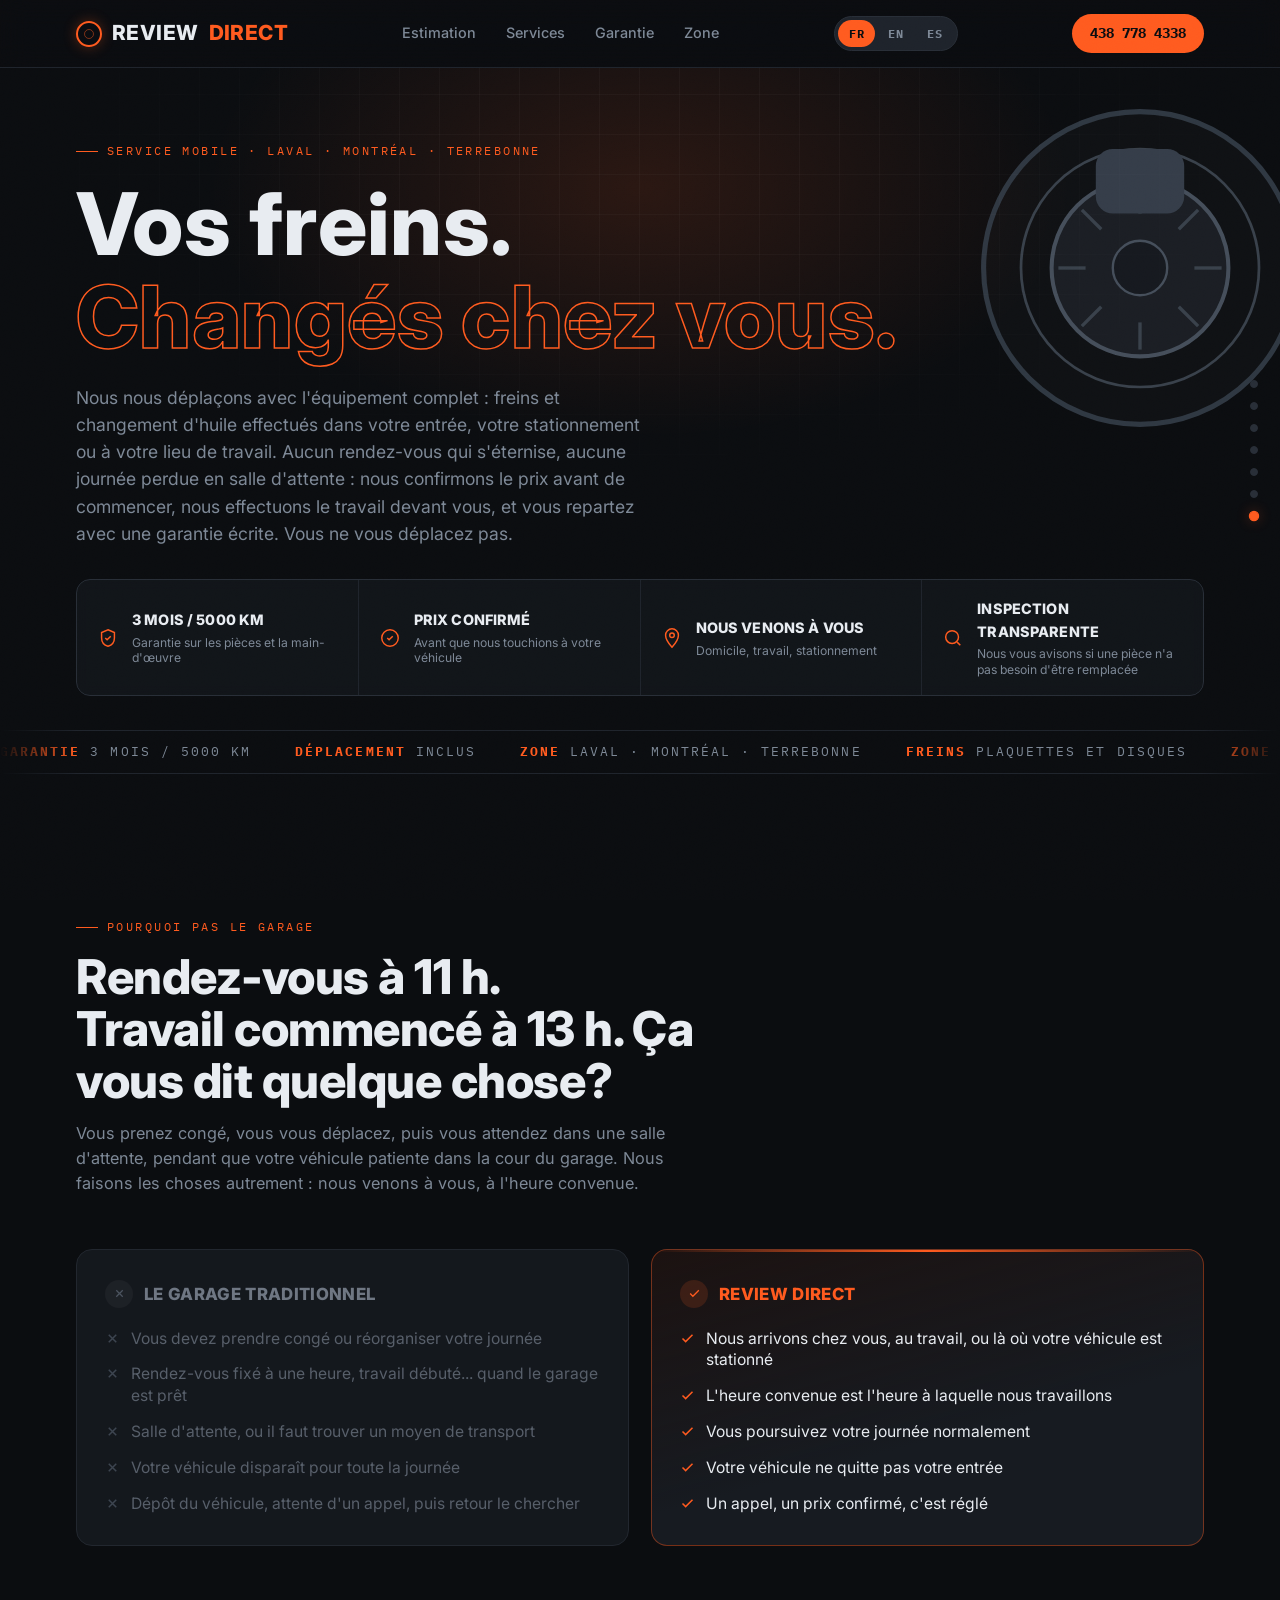
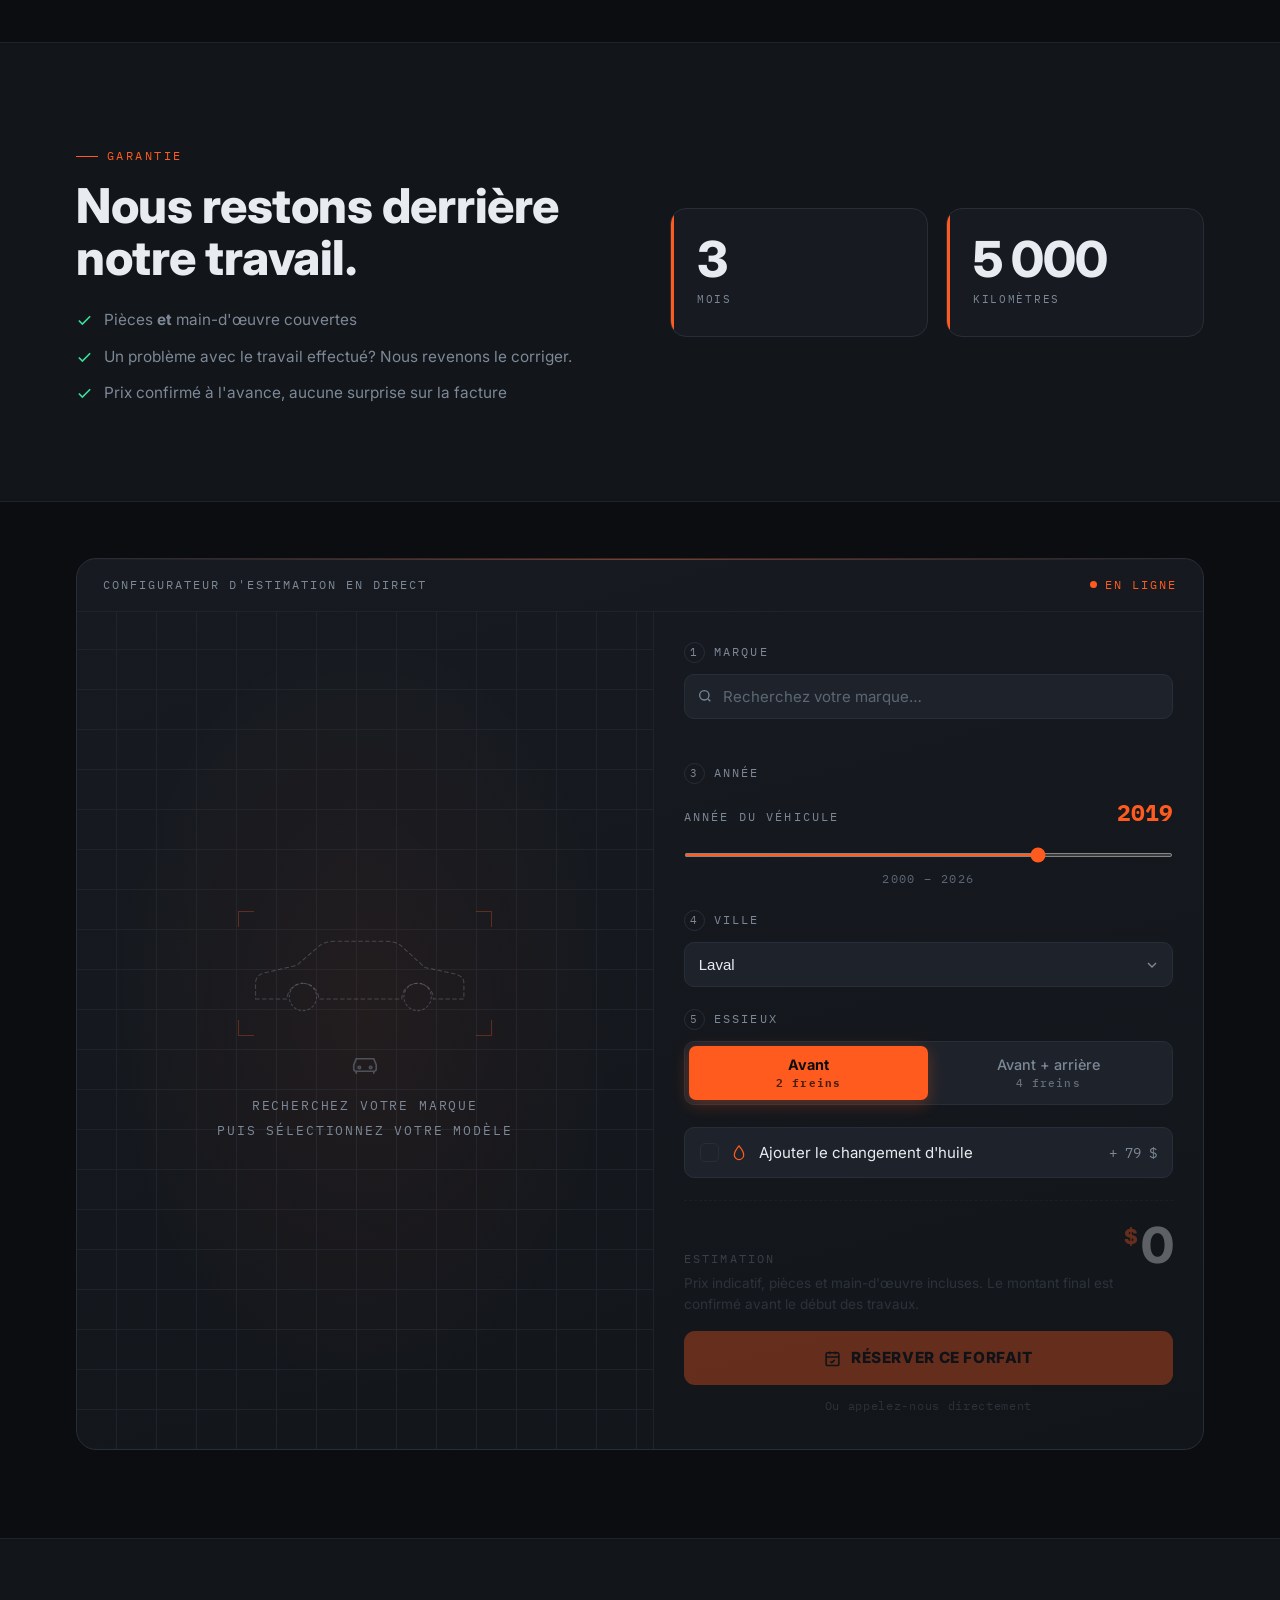
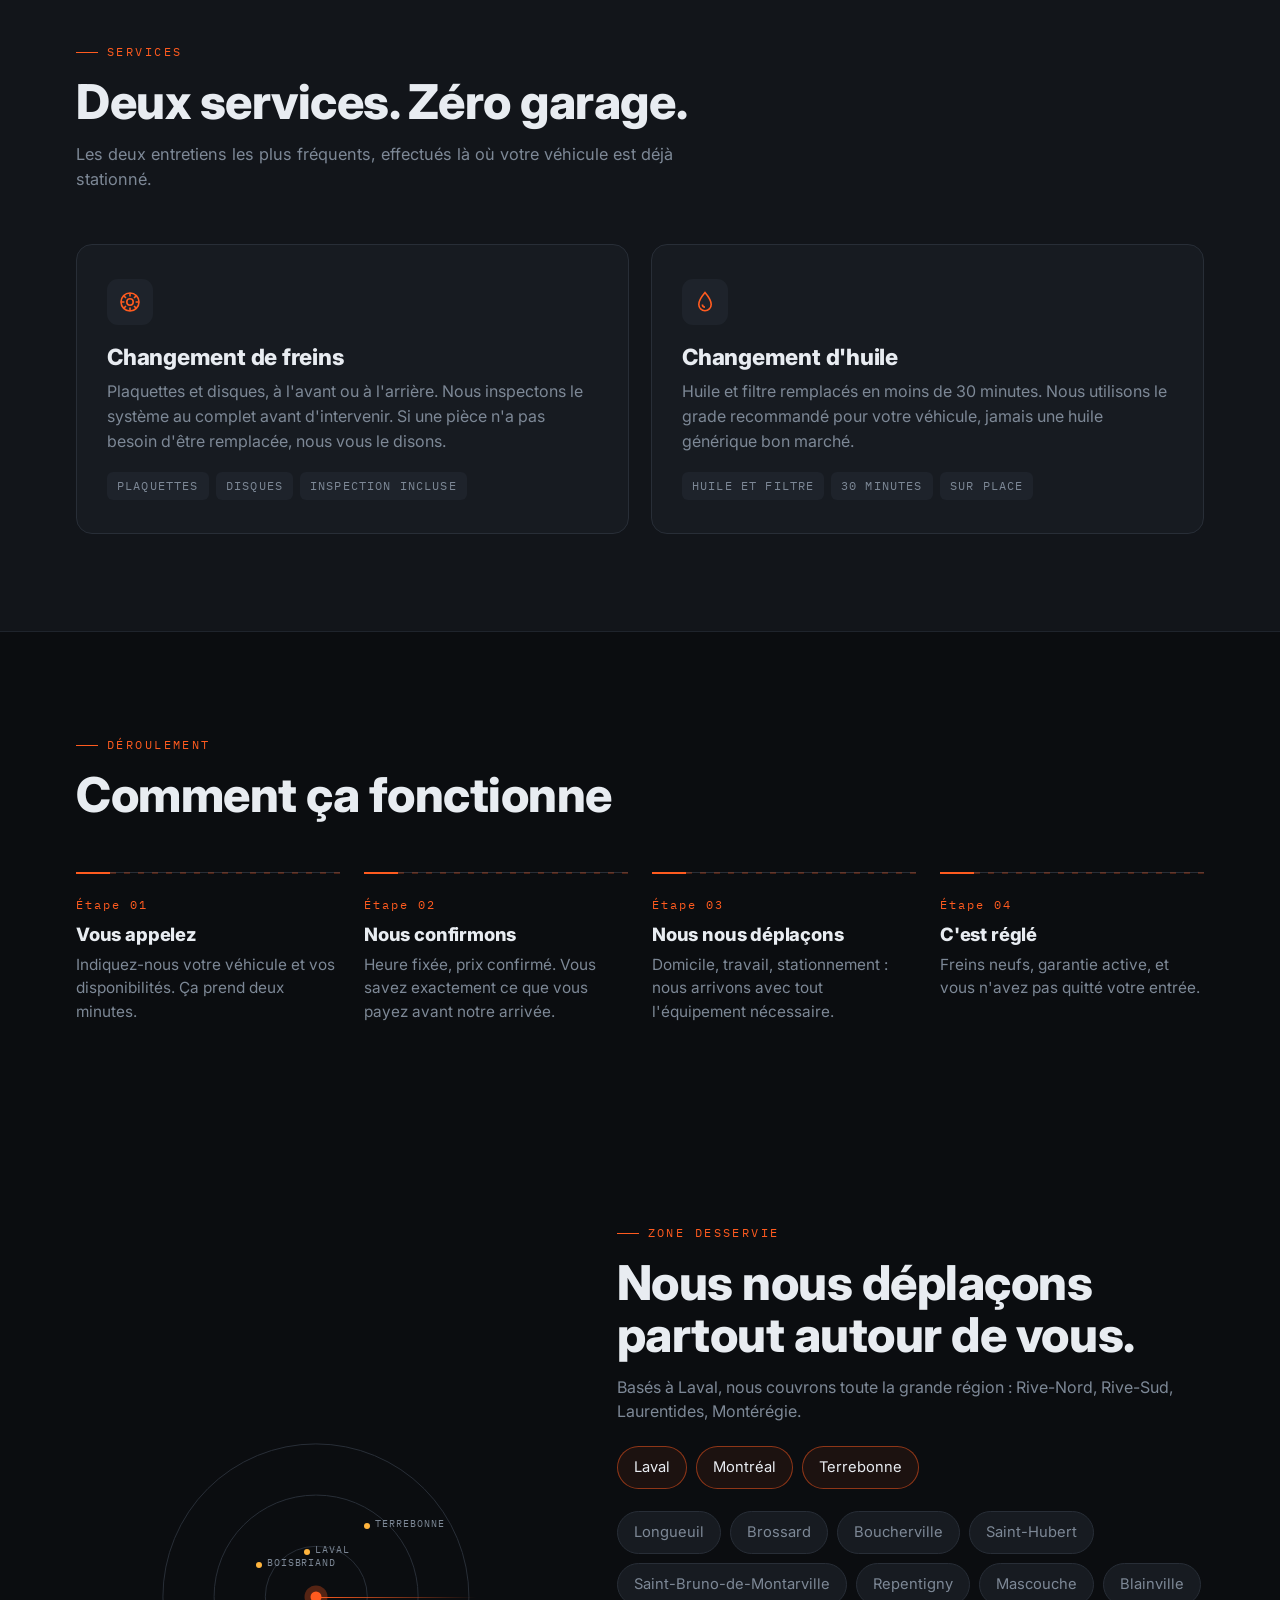
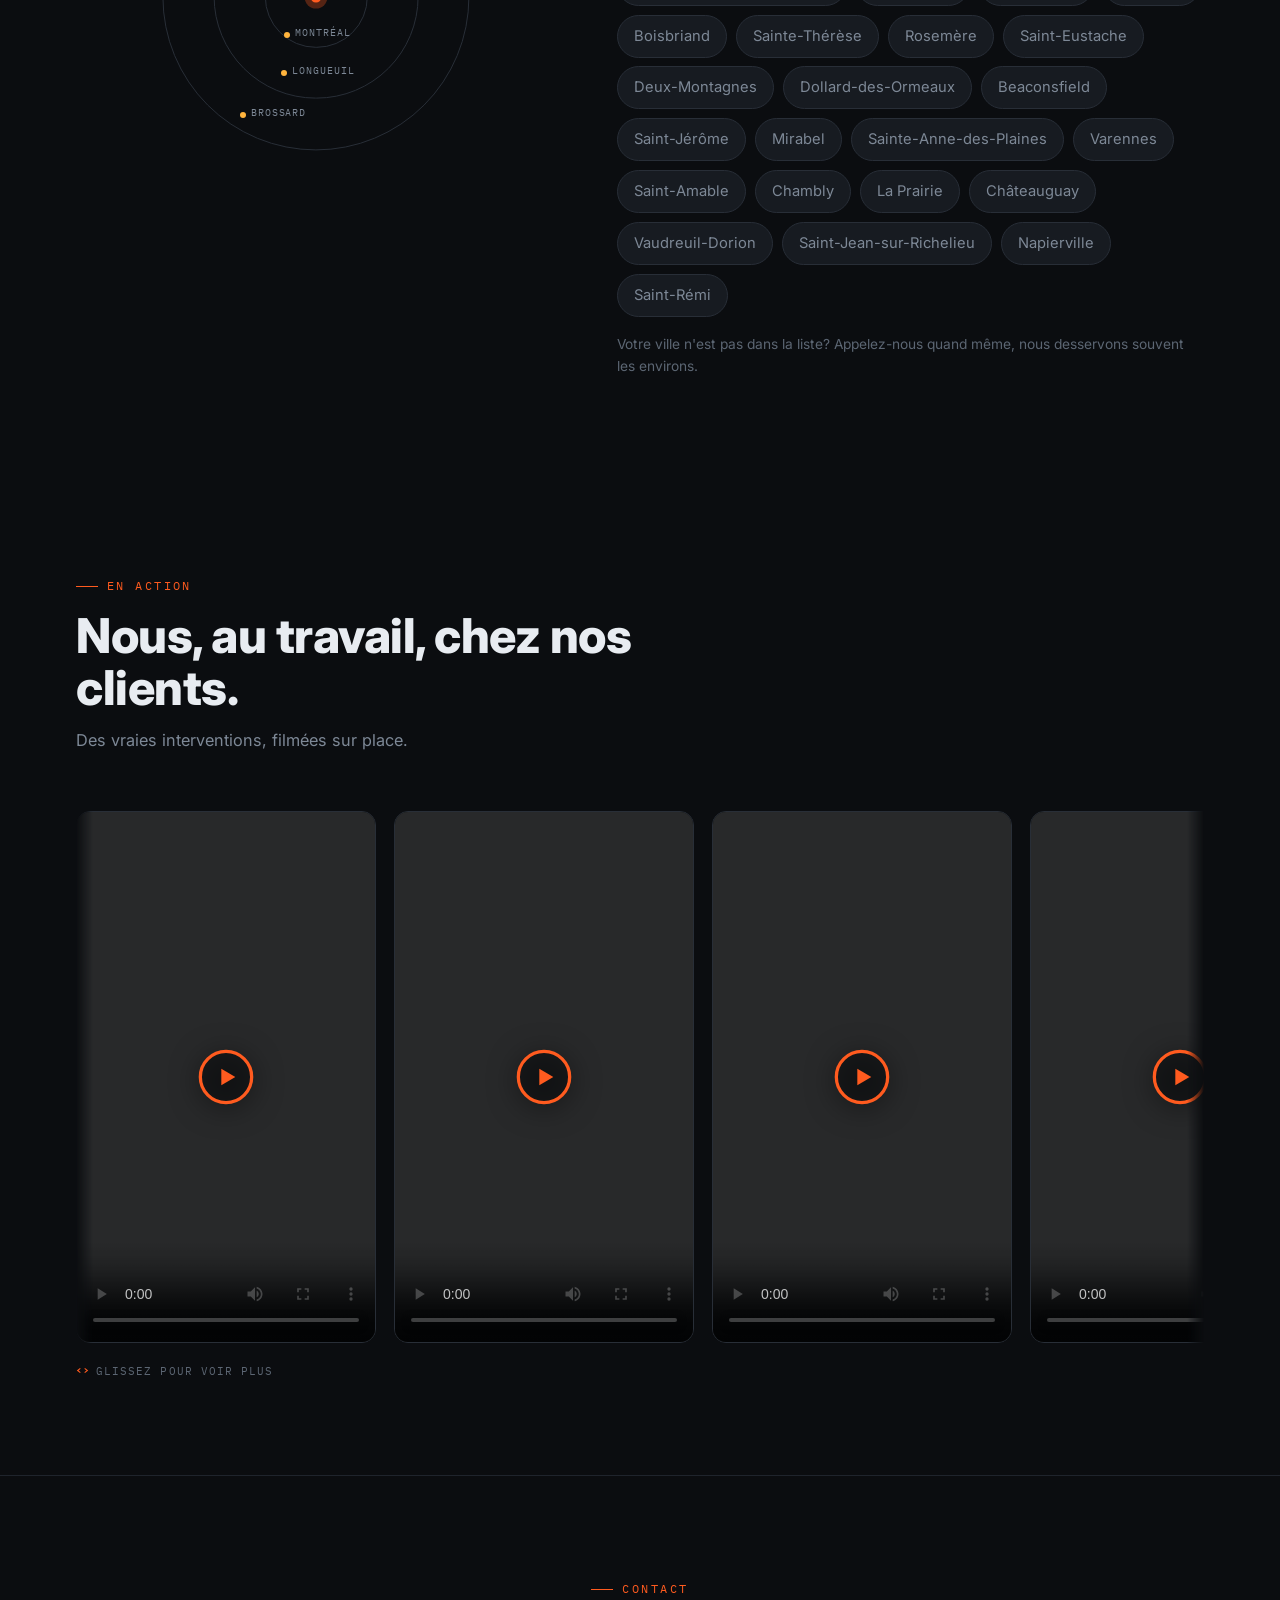
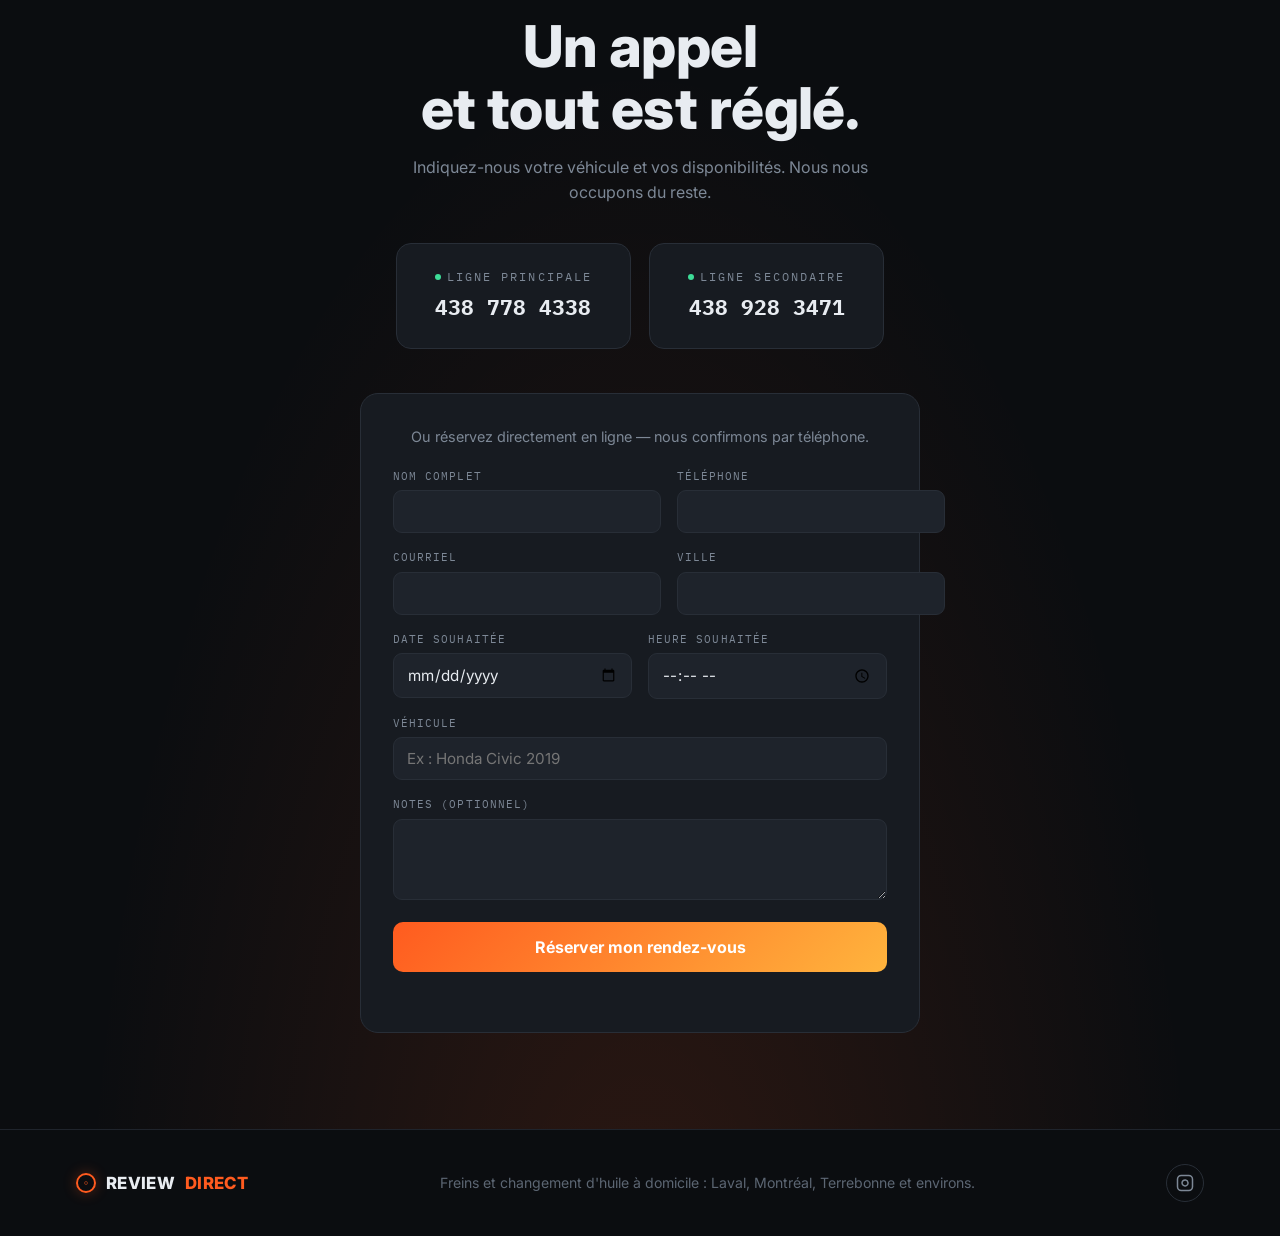
==== commit 73c6ae5a: "Configurateur remonté sur mobile, corrections d'espacement mobile, lien Instagram au pied de page Co" ====
--- a/reviewdirect-v7.html
+++ b/reviewdirect-v7.html
@@ -492,6 +492,9 @@
   footer{padding:34px 0;border-top:1px solid var(--line-soft);}
   .ft{display:flex;justify-content:space-between;align-items:center;flex-wrap:wrap;gap:14px;}
   .ft p{color:#5c6673;font-size:.88rem;}
+  .ft-social{display:inline-flex;align-items:center;justify-content:center;width:38px;height:38px;border-radius:50%;border:1px solid var(--line);color:var(--dust);flex-shrink:0;transition:border-color .2s,color .2s,transform .2s;}
+  .ft-social:hover{border-color:var(--heat);color:var(--heat);transform:translateY(-2px);}
+  .ft-social svg{width:18px;height:18px;}
 </style>
 </head>
 <body>
@@ -577,6 +580,8 @@
   </div>
   <div class="marquee"><div class="marquee-track" id="mq"></div></div>
 </section>
+
+<div id="mobileFormAnchor"></div>
 
 <section class="blk cmp" id="pourquoi">
   <div class="wrap">
@@ -955,6 +960,9 @@
   <div class="wrap ft">
     <div class="logo" style="font-size:1.05rem;"><span class="logo-mark" style="width:20px;height:20px;border-width:2px;"></span>Review <em>Direct</em></div>
     <p data-i18n="footer.p">Freins et changement d'huile à domicile : Laval, Montréal, Terrebonne et environs.</p>
+    <a class="ft-social" href="https://www.instagram.com/514.450mobile/" target="_blank" rel="noopener noreferrer" aria-label="Instagram">
+      <svg viewBox="0 0 24 24" fill="none" stroke="currentColor" stroke-width="2"><rect x="2" y="2" width="20" height="20" rx="5" ry="5"/><path d="M16 11.37A4 4 0 1 1 12.63 8 4 4 0 0 1 16 11.37z"/><line x1="17.5" y1="6.5" x2="17.51" y2="6.5"/></svg>
+    </a>
   </div>
 </footer>
 
@@ -1370,6 +1378,29 @@
   });
 }
 
+/* sur mobile seulement, le configurateur (sélection du véhicule + prix) remonte
+   juste après le Hero pour que le client puisse commencer son estimation sans
+   tout scroller. Déplace le NŒUD DOM existant (jamais de duplication) pour ne
+   jamais créer d'IDs en double ni casser brandInput/modelGrid/priceBox/etc.
+   Repositionné aussi au resize (ex: rotation d'écran) pour rester cohérent des
+   deux côtés du seuil. */
+(function(){
+  const anchor=$('mobileFormAnchor'), estimationSection=$('estimation'), servicesSection=$('services');
+  if(!anchor || !estimationSection || !servicesSection) return;
+  const mq=window.matchMedia('(max-width:640px)');
+  let onMobile=null; // état inconnu au départ pour forcer le premier placement
+  function place(){
+    const isMobile=mq.matches;
+    if(isMobile===onMobile) return;
+    if(isMobile) anchor.insertAdjacentElement('afterend',estimationSection);
+    else servicesSection.insertAdjacentElement('beforebegin',estimationSection);
+    onMobile=isMobile;
+  }
+  place();
+  let rt;
+  window.addEventListener('resize',()=>{ clearTimeout(rt); rt=setTimeout(place,150); });
+})();
+
 /* compteur animé pour les stats de garantie (3 mois / 5000 km) */
 const statObs=new IntersectionObserver(es=>{es.forEach(e=>{
   if(!e.isIntersecting) return;
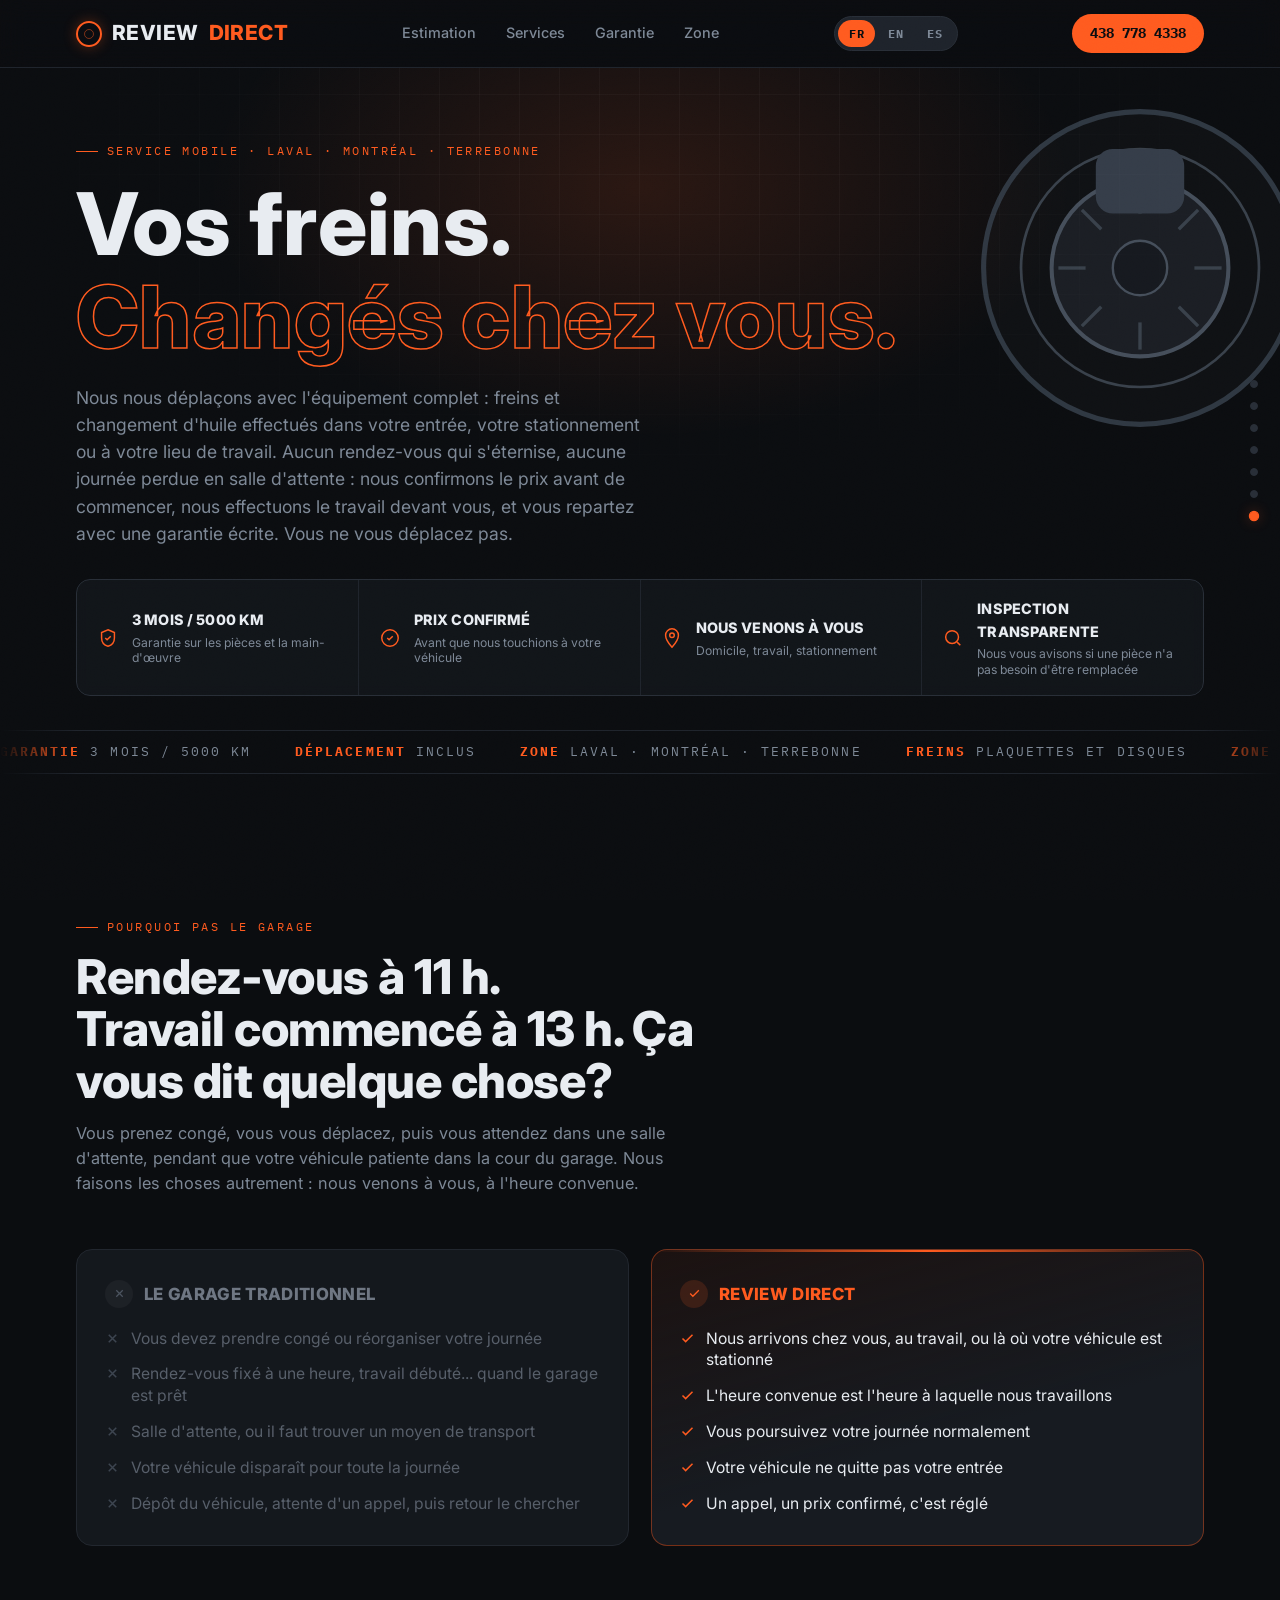
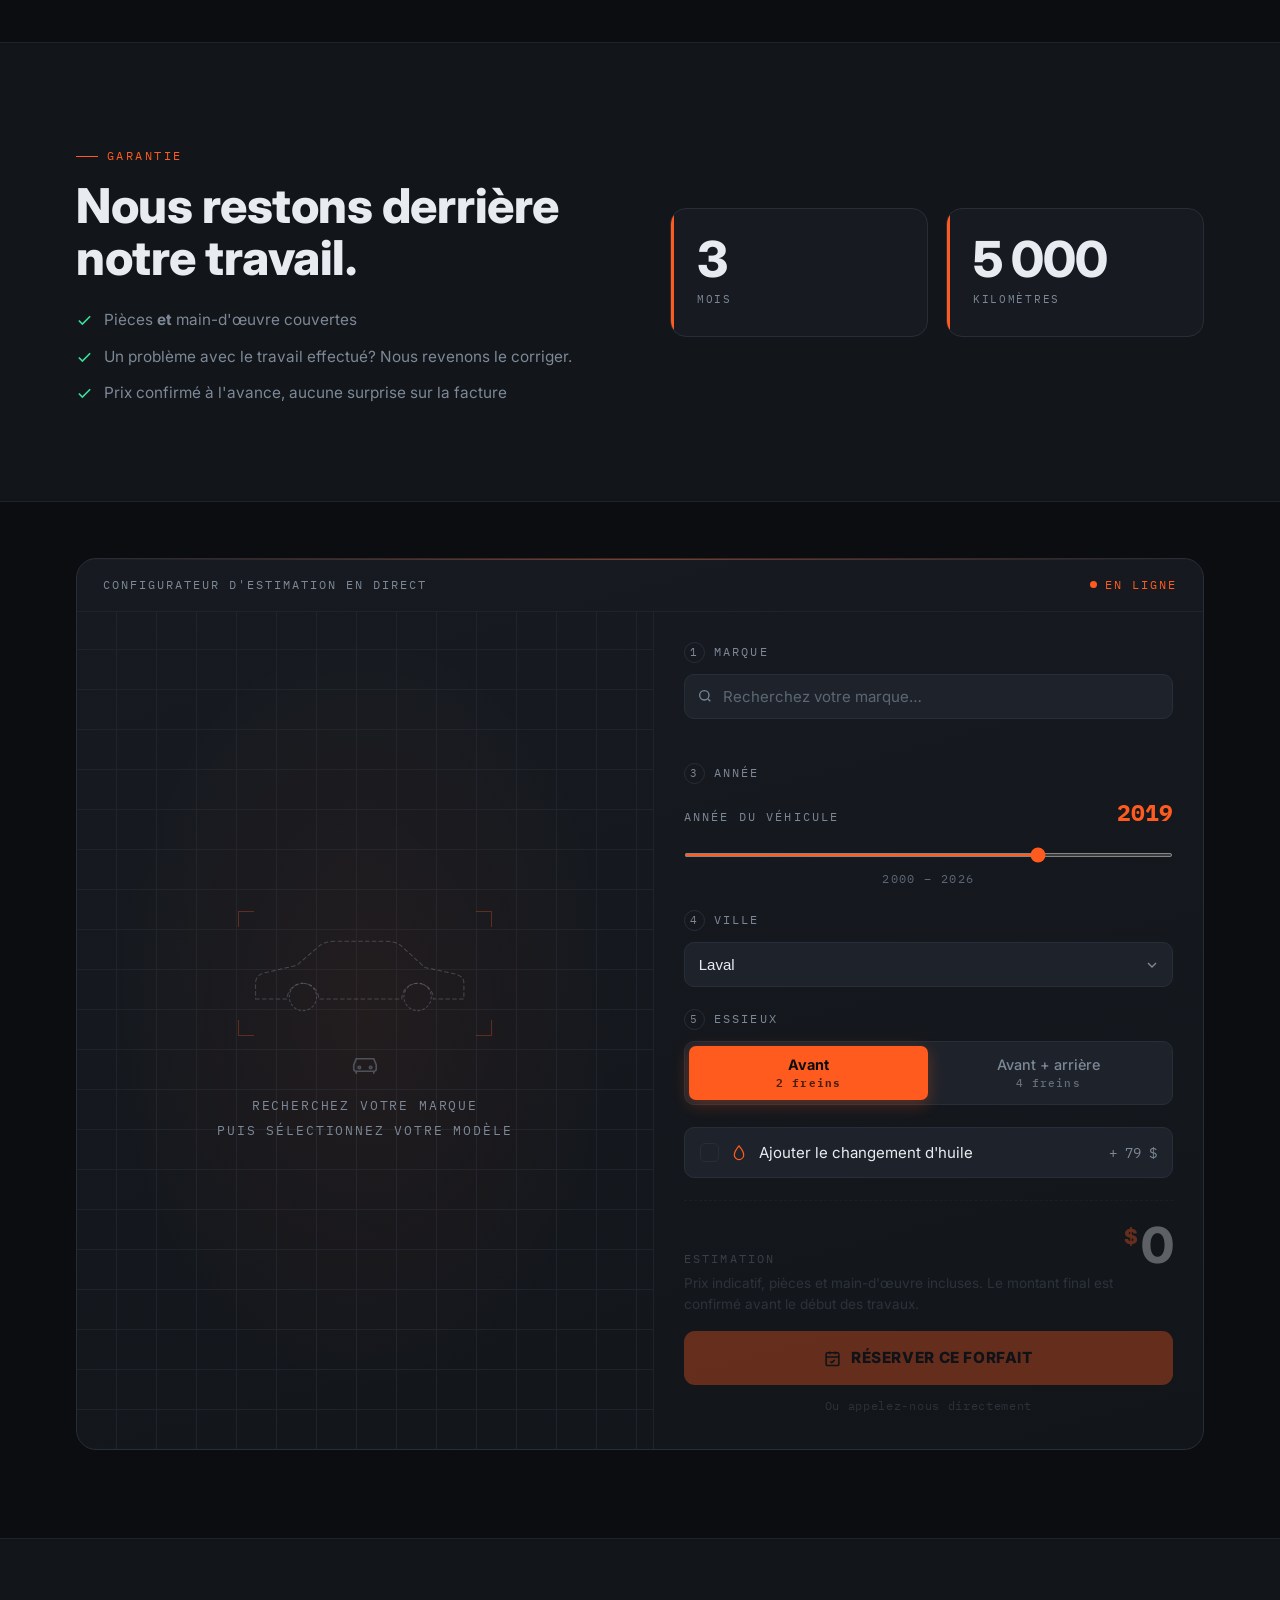
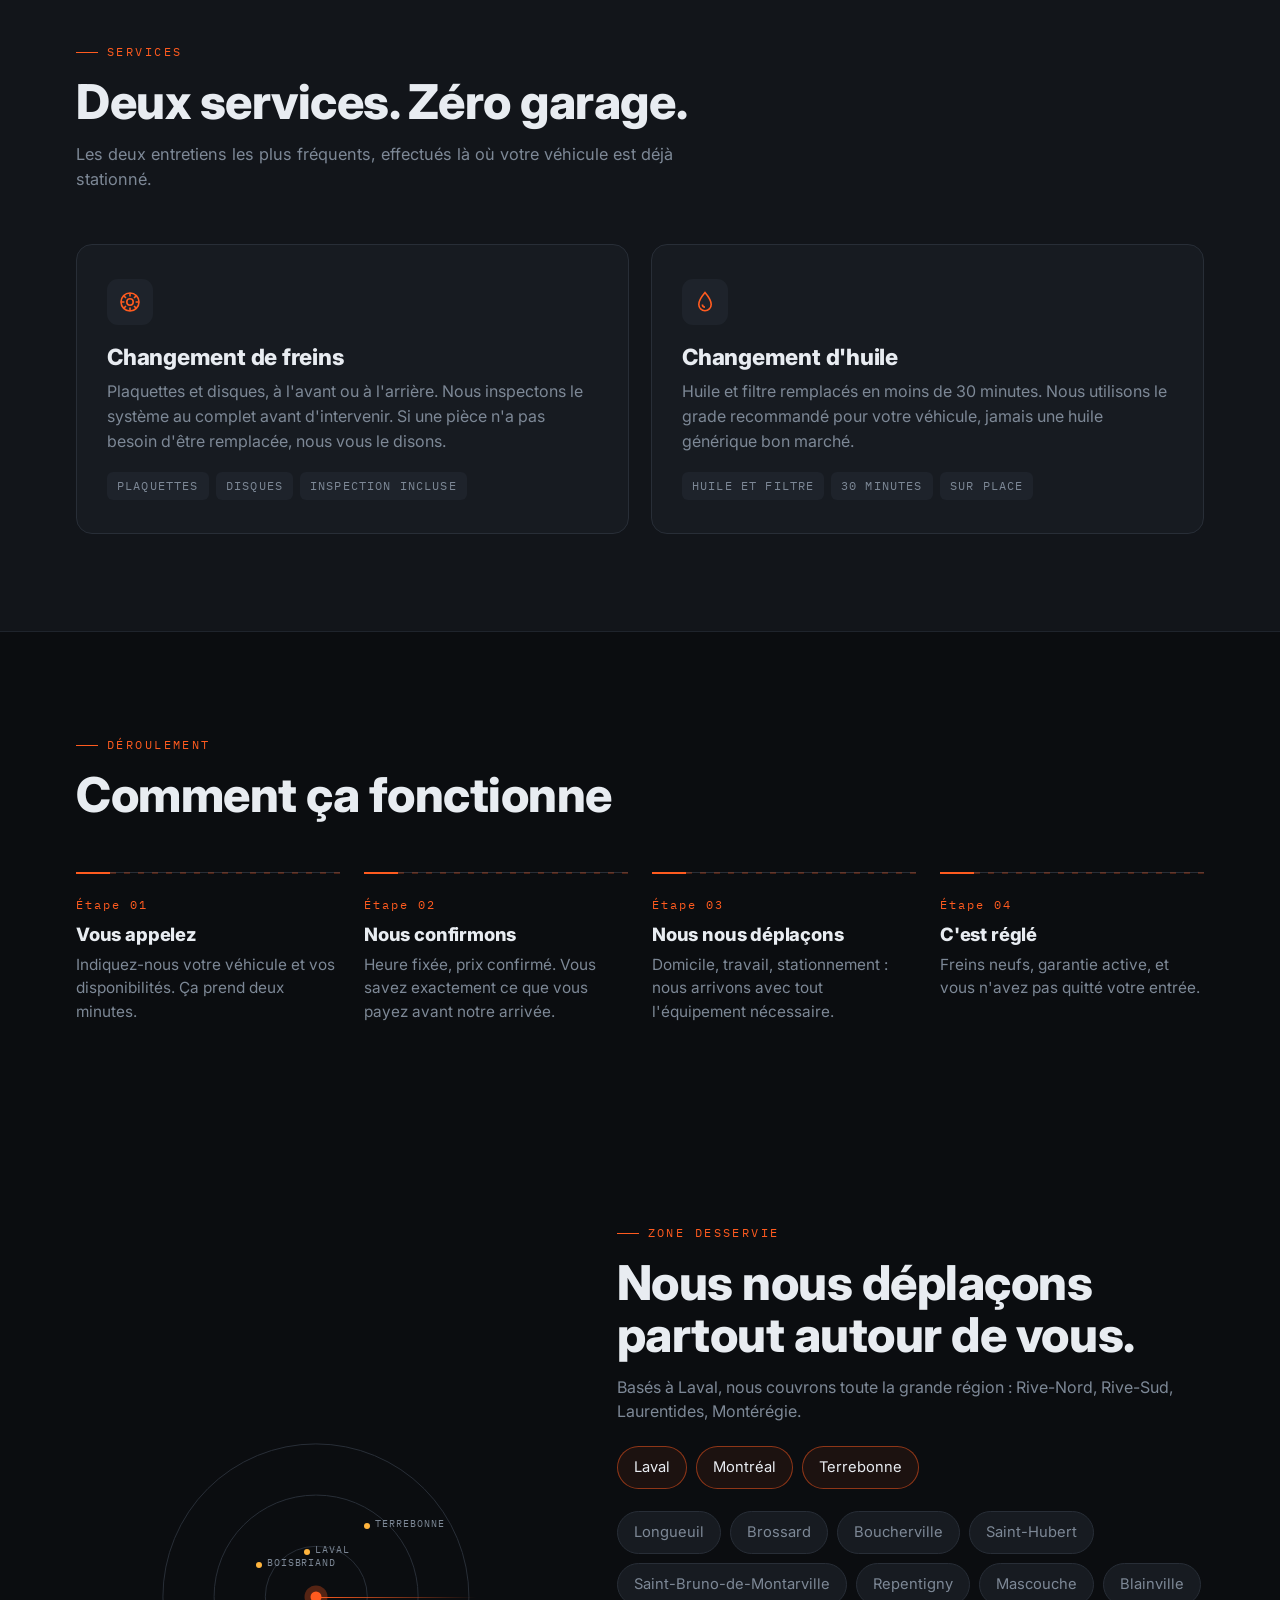
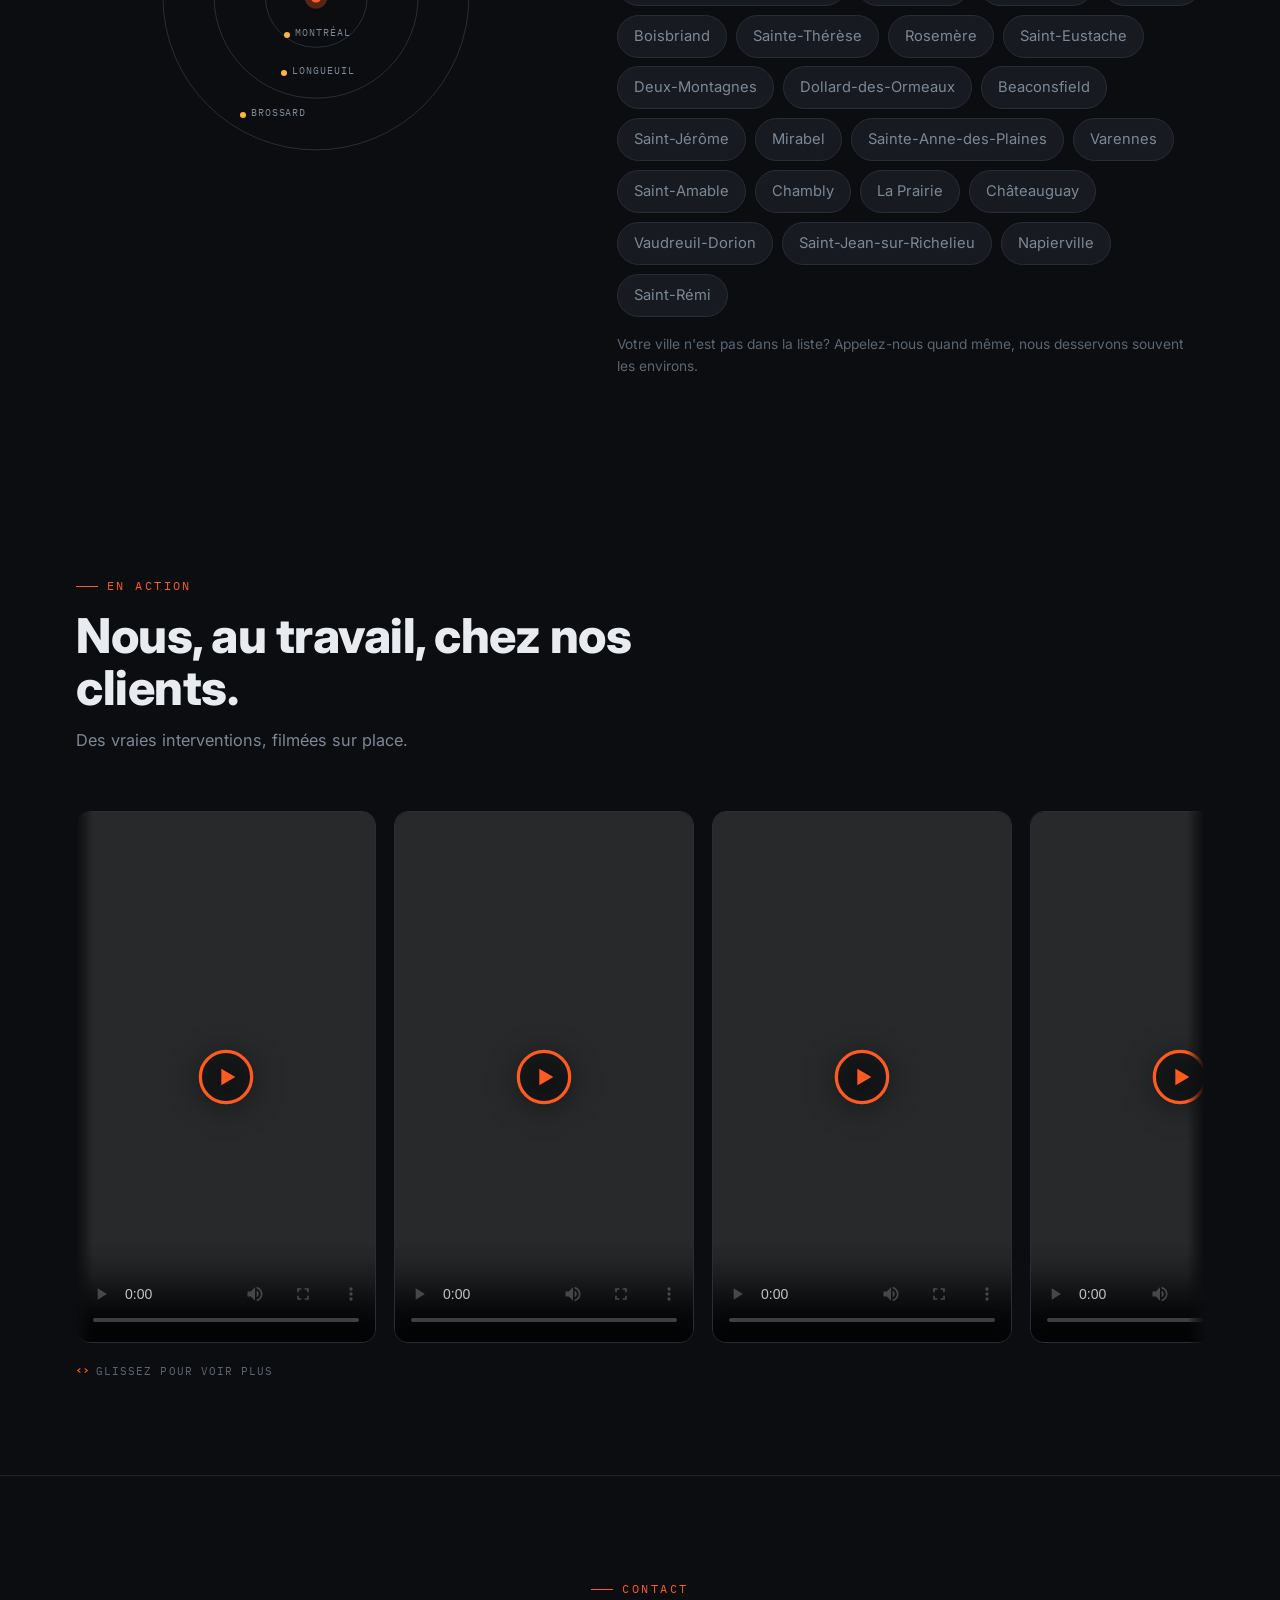
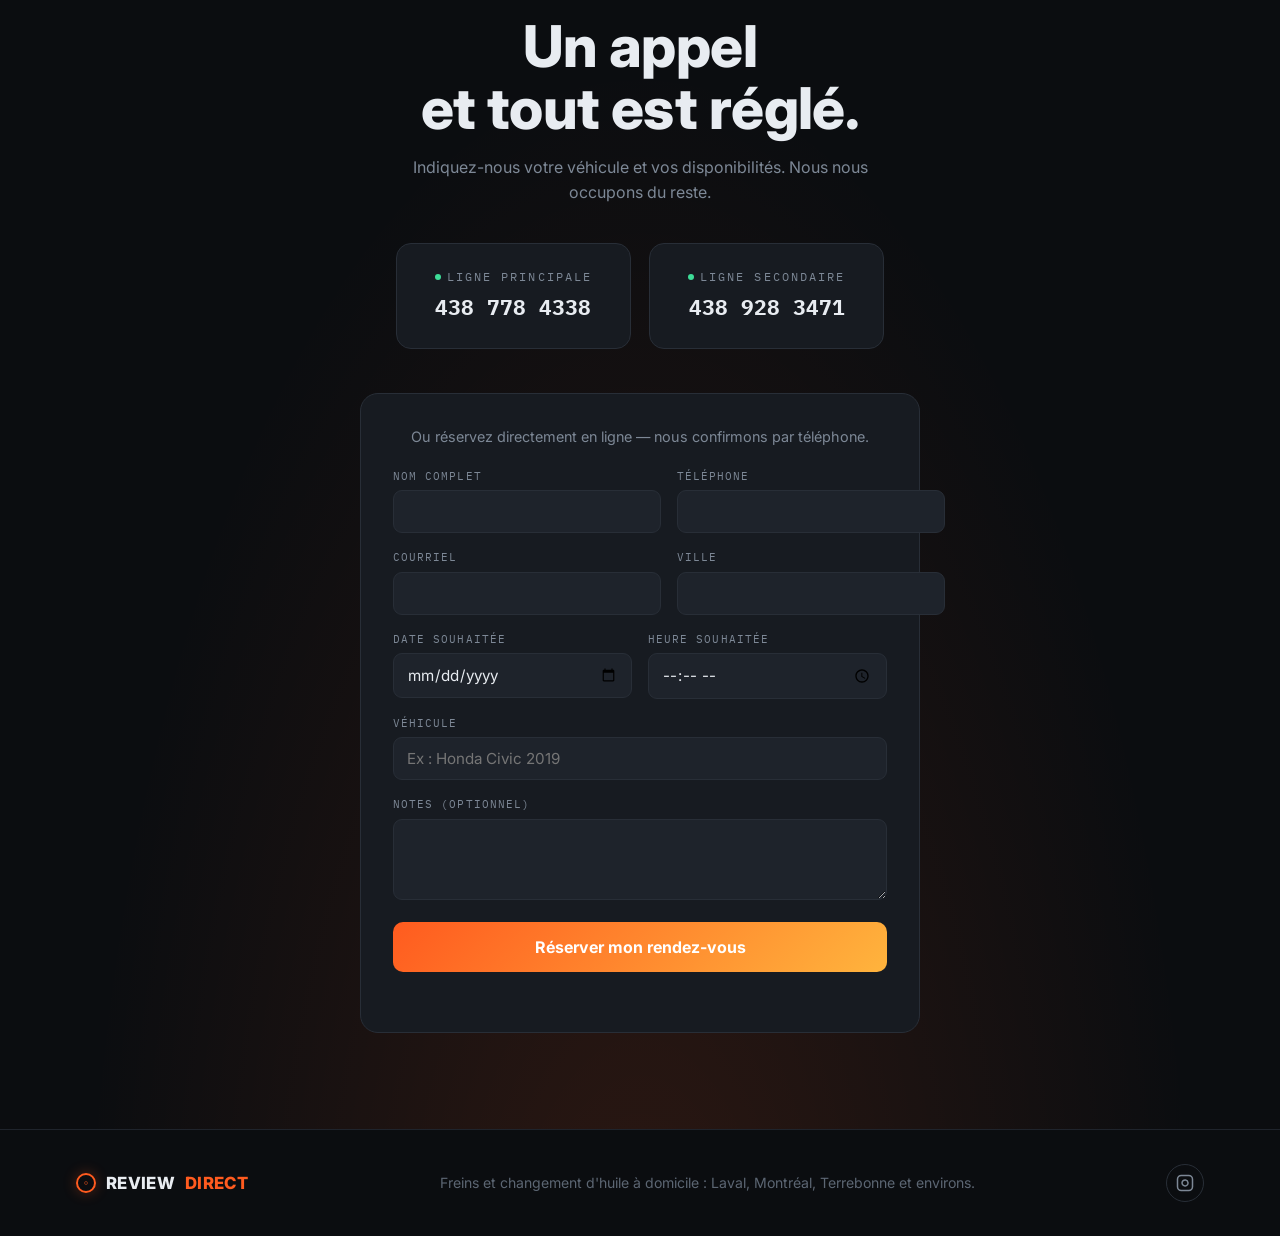
==== commit 67e94da6: "Corrige un bug de réservation : champs manquants dans certaines requêtes causaient un échec silencie" ====
--- a/reviewdirect-v7.html
+++ b/reviewdirect-v7.html
@@ -1333,12 +1333,16 @@
     if(!BOOKING_WEBHOOK_URL){ statusEl.textContent=tr('book.notReady'); return; }
     const data=Object.fromEntries(new FormData(bookForm).entries());
     data.lang=curLang; data.source='reviewdirect-site';
-    if(S.brand){
-      data.estimateBrand=S.brand; data.estimateModel=S.model||''; data.estimateYear=S.year||'';
-      data.estimateCity=S.city||''; data.estimateTotal=lastTotal||0;
-      data.estimateAxle = S.axle==='4' ? tr('axle.both4') : tr('axle.front2');
-      data.estimateOil = S.oil ? tr('oil.included') : '';
-    }
+    // toujours envoyer les mêmes champs (même vides) — un webhook Make sans
+    // Data Structure explicite peut mal interpréter des clés absentes selon
+    // les requêtes, ce qui a déjà cassé le mappage de date/heure une fois.
+    data.estimateBrand = S.brand && S.brand!==OTHER_KEY ? S.brand : '';
+    data.estimateModel = S.model || '';
+    data.estimateYear = S.brand ? (S.year||'') : '';
+    data.estimateCity = S.brand ? (S.city||'') : '';
+    data.estimateTotal = S.brand ? (lastTotal||0) : '';
+    data.estimateAxle = S.brand ? (S.axle==='4' ? tr('axle.both4') : tr('axle.front2')) : '';
+    data.estimateOil = (S.brand && S.oil) ? tr('oil.included') : '';
     // rendez-vous d'environ 90 min, pour l'événement d'agenda
     const start=new Date(`${data.date}T${data.time}:00`);
     if(!isNaN(start)){
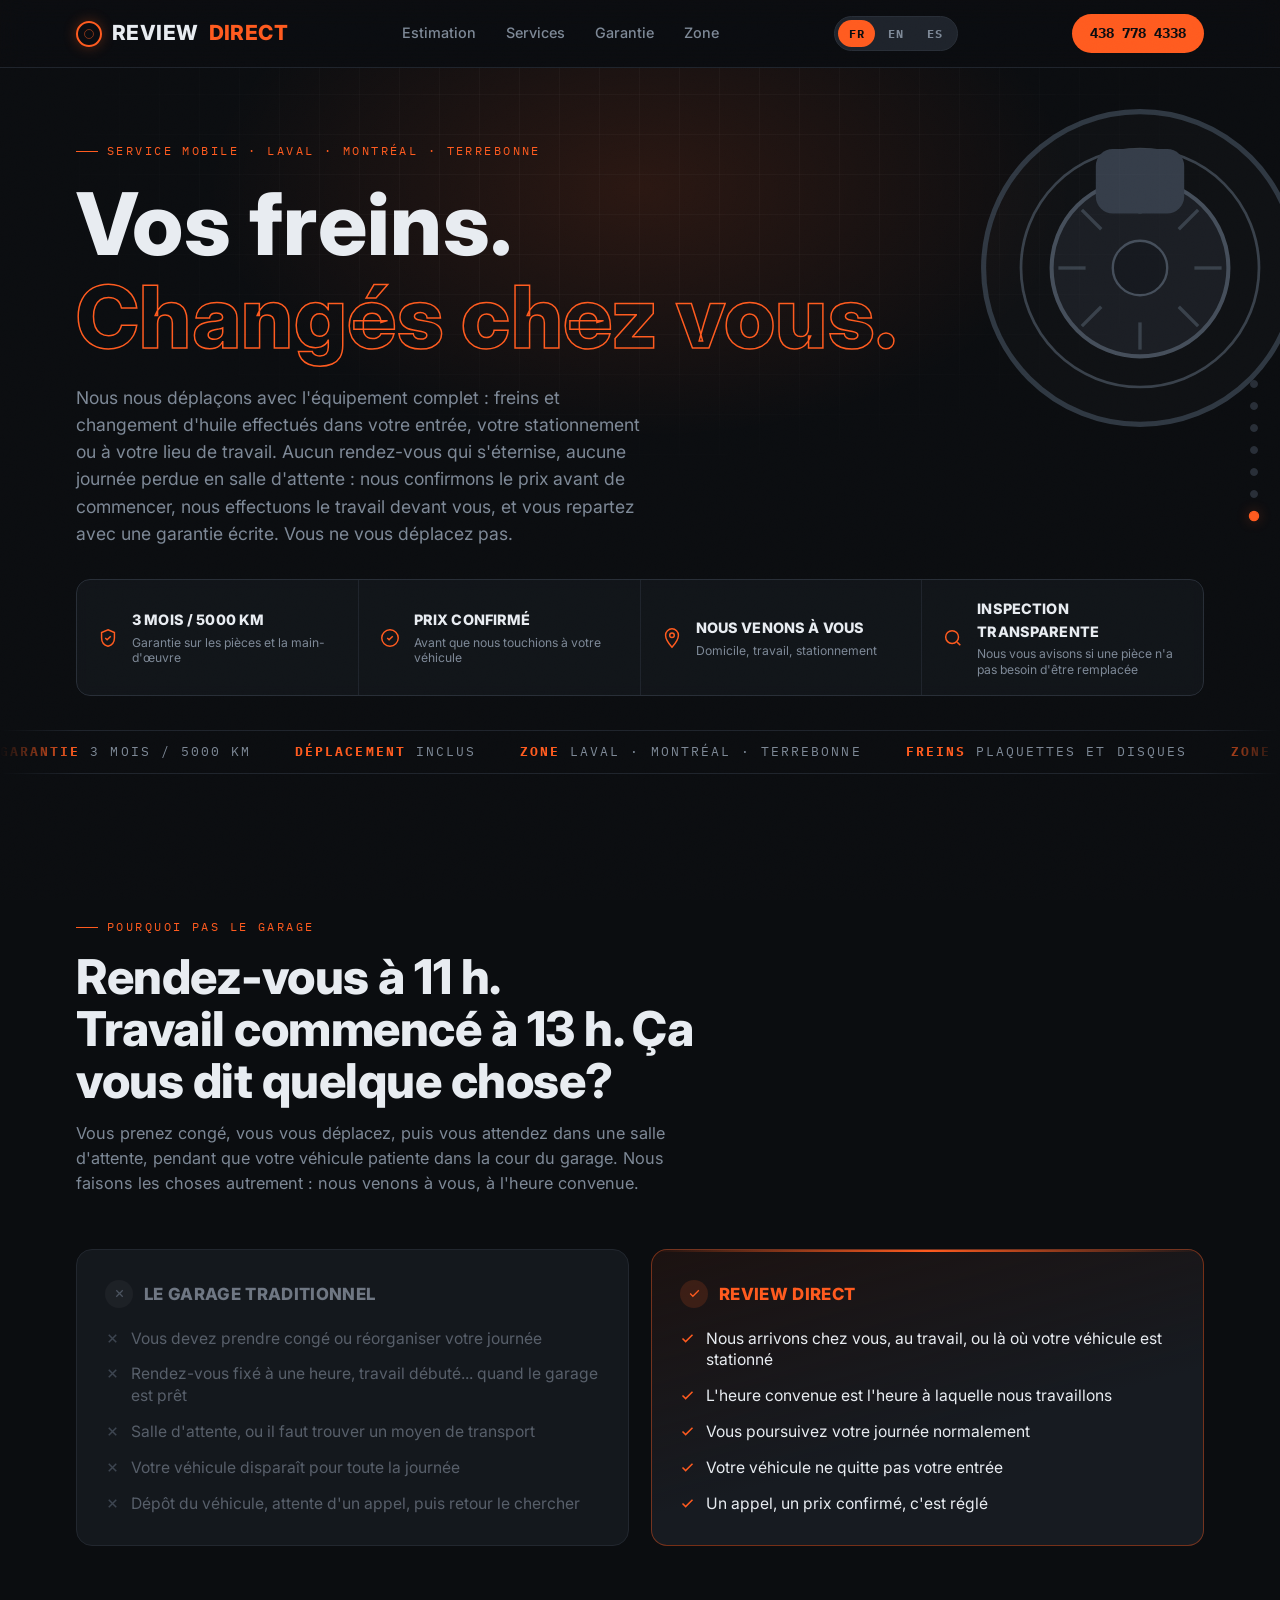
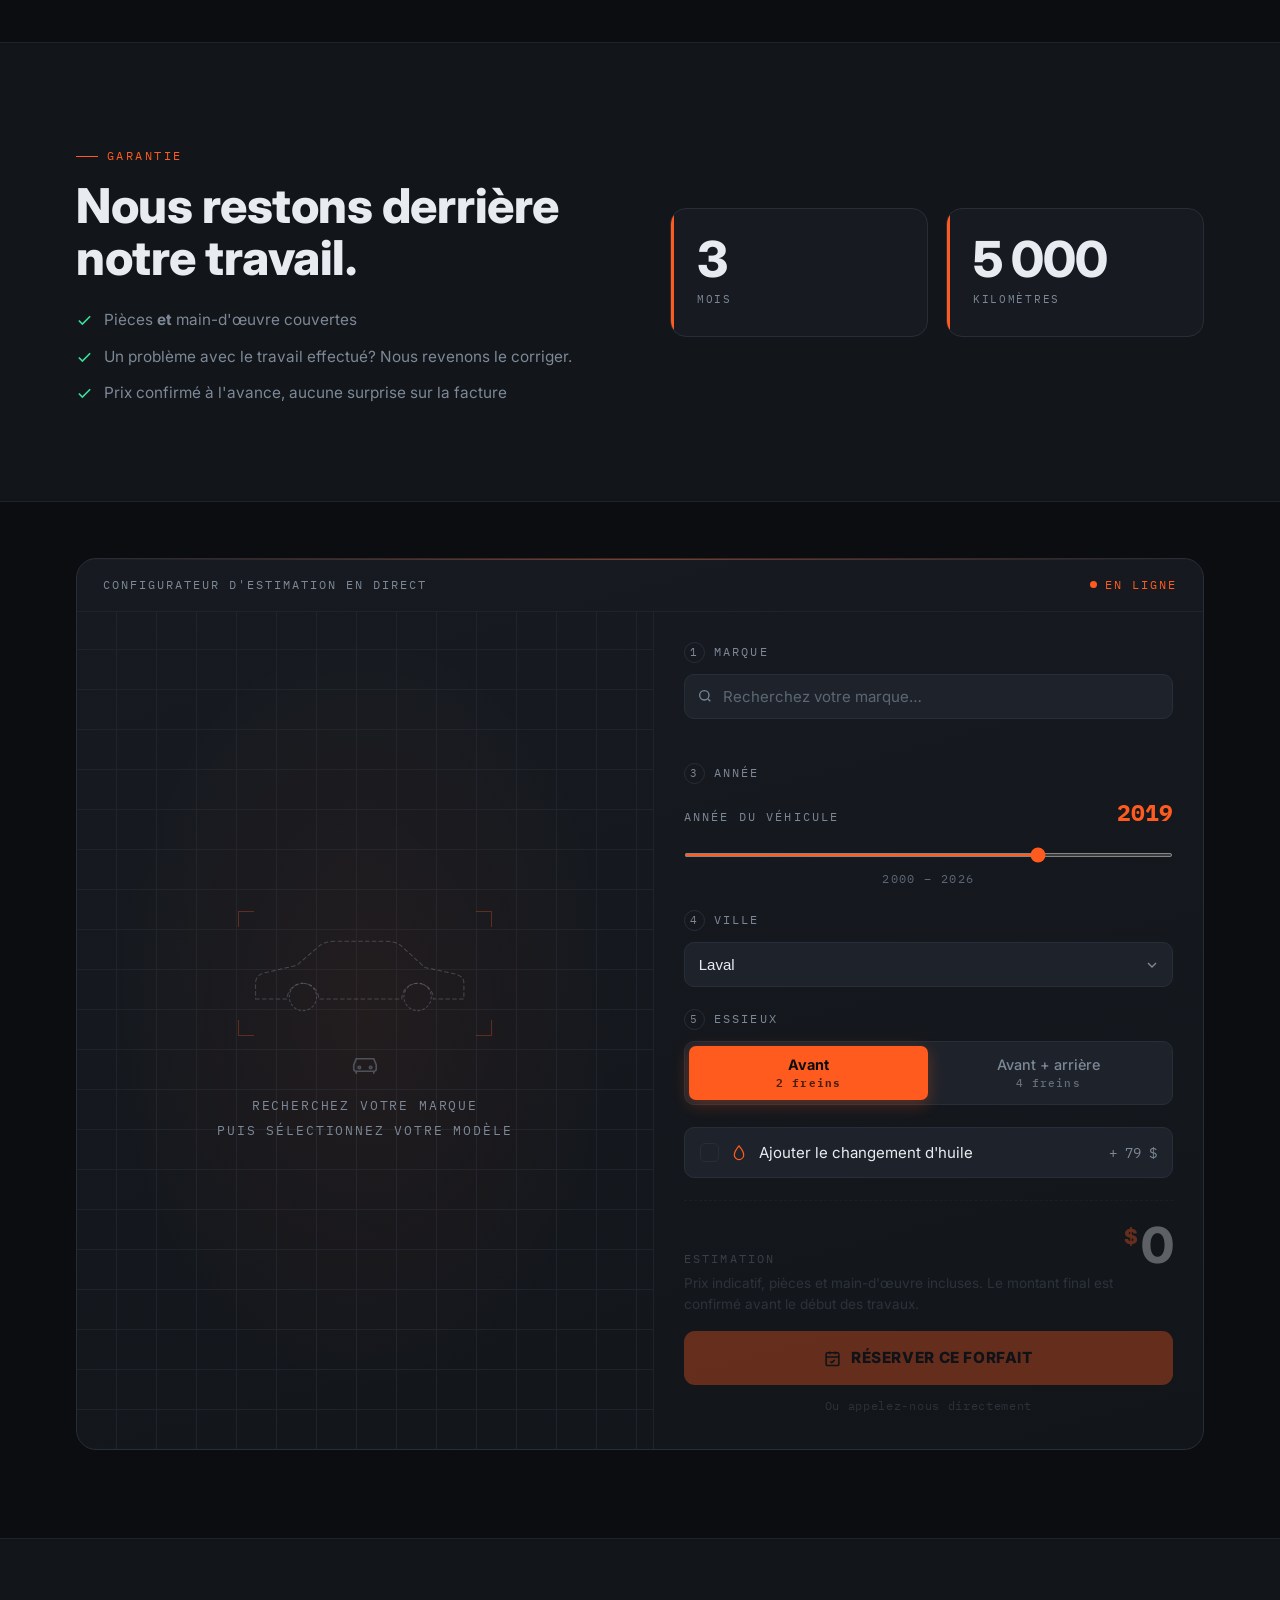
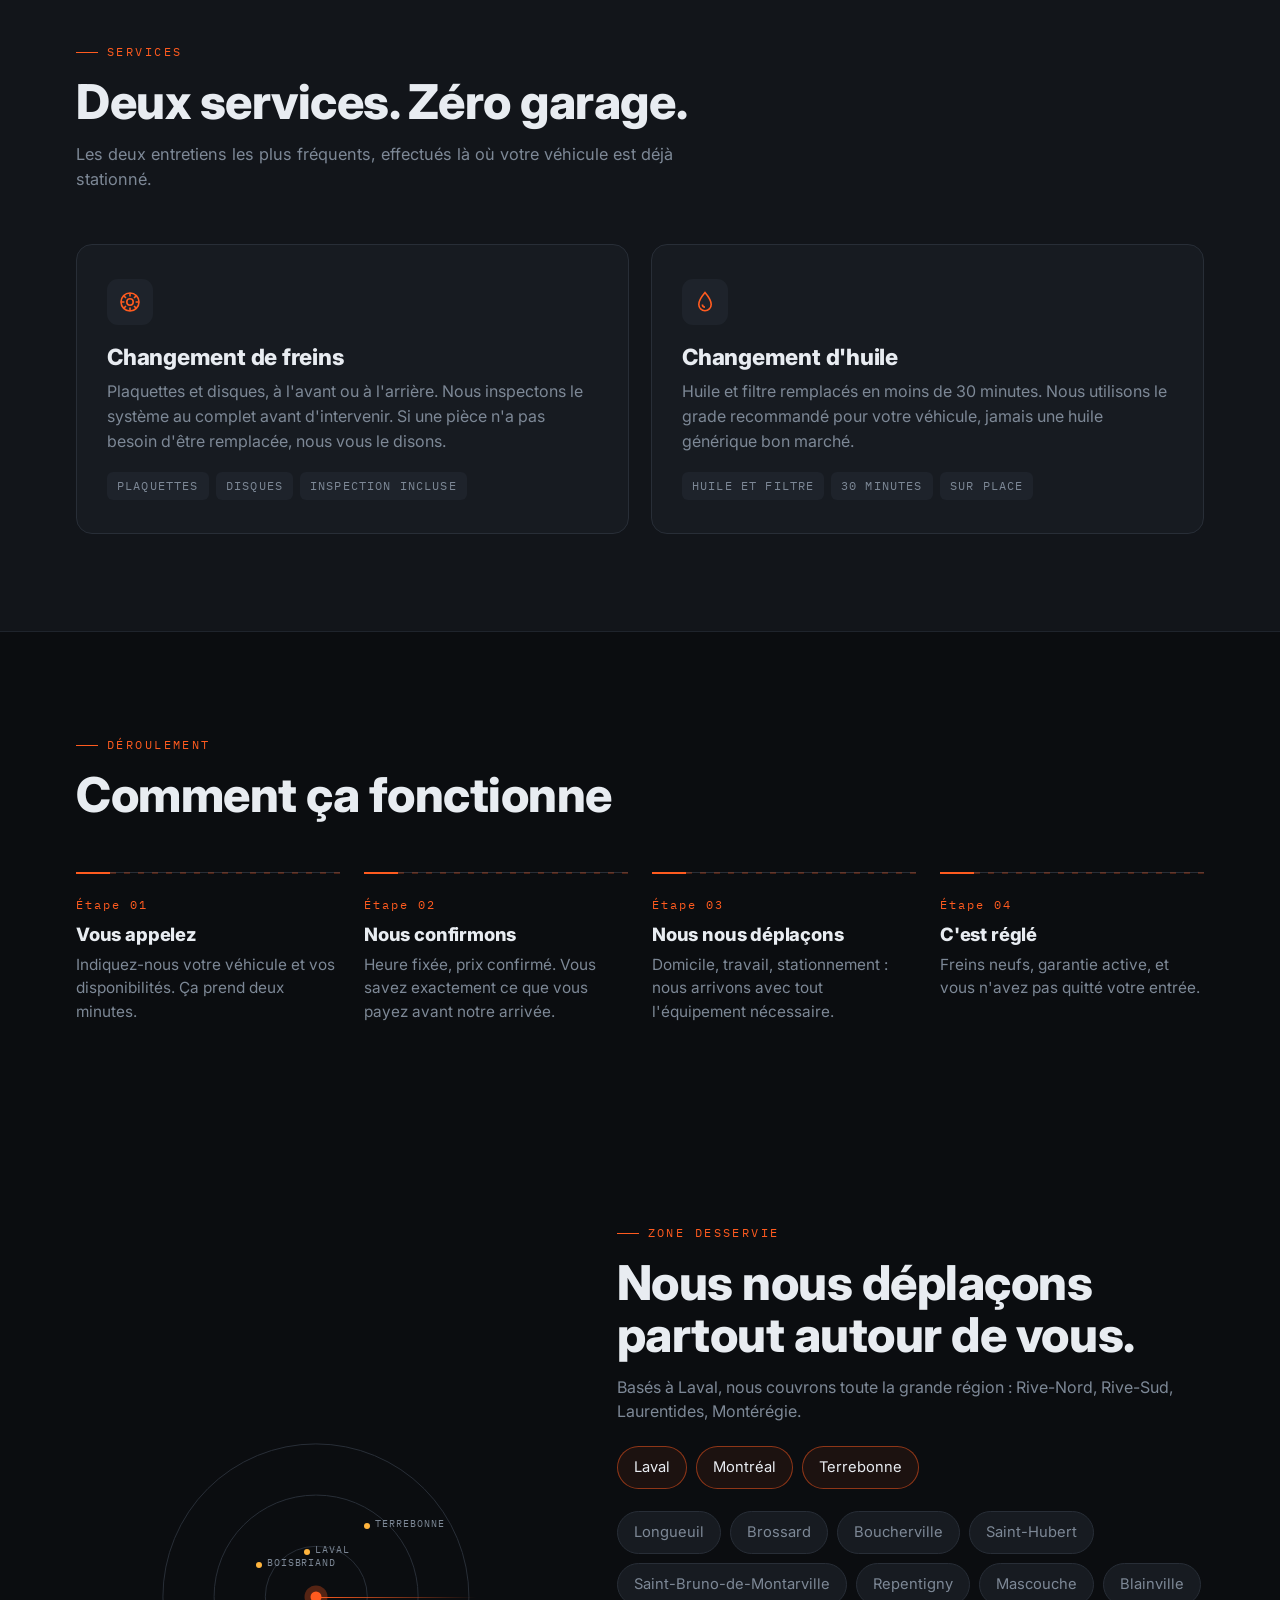
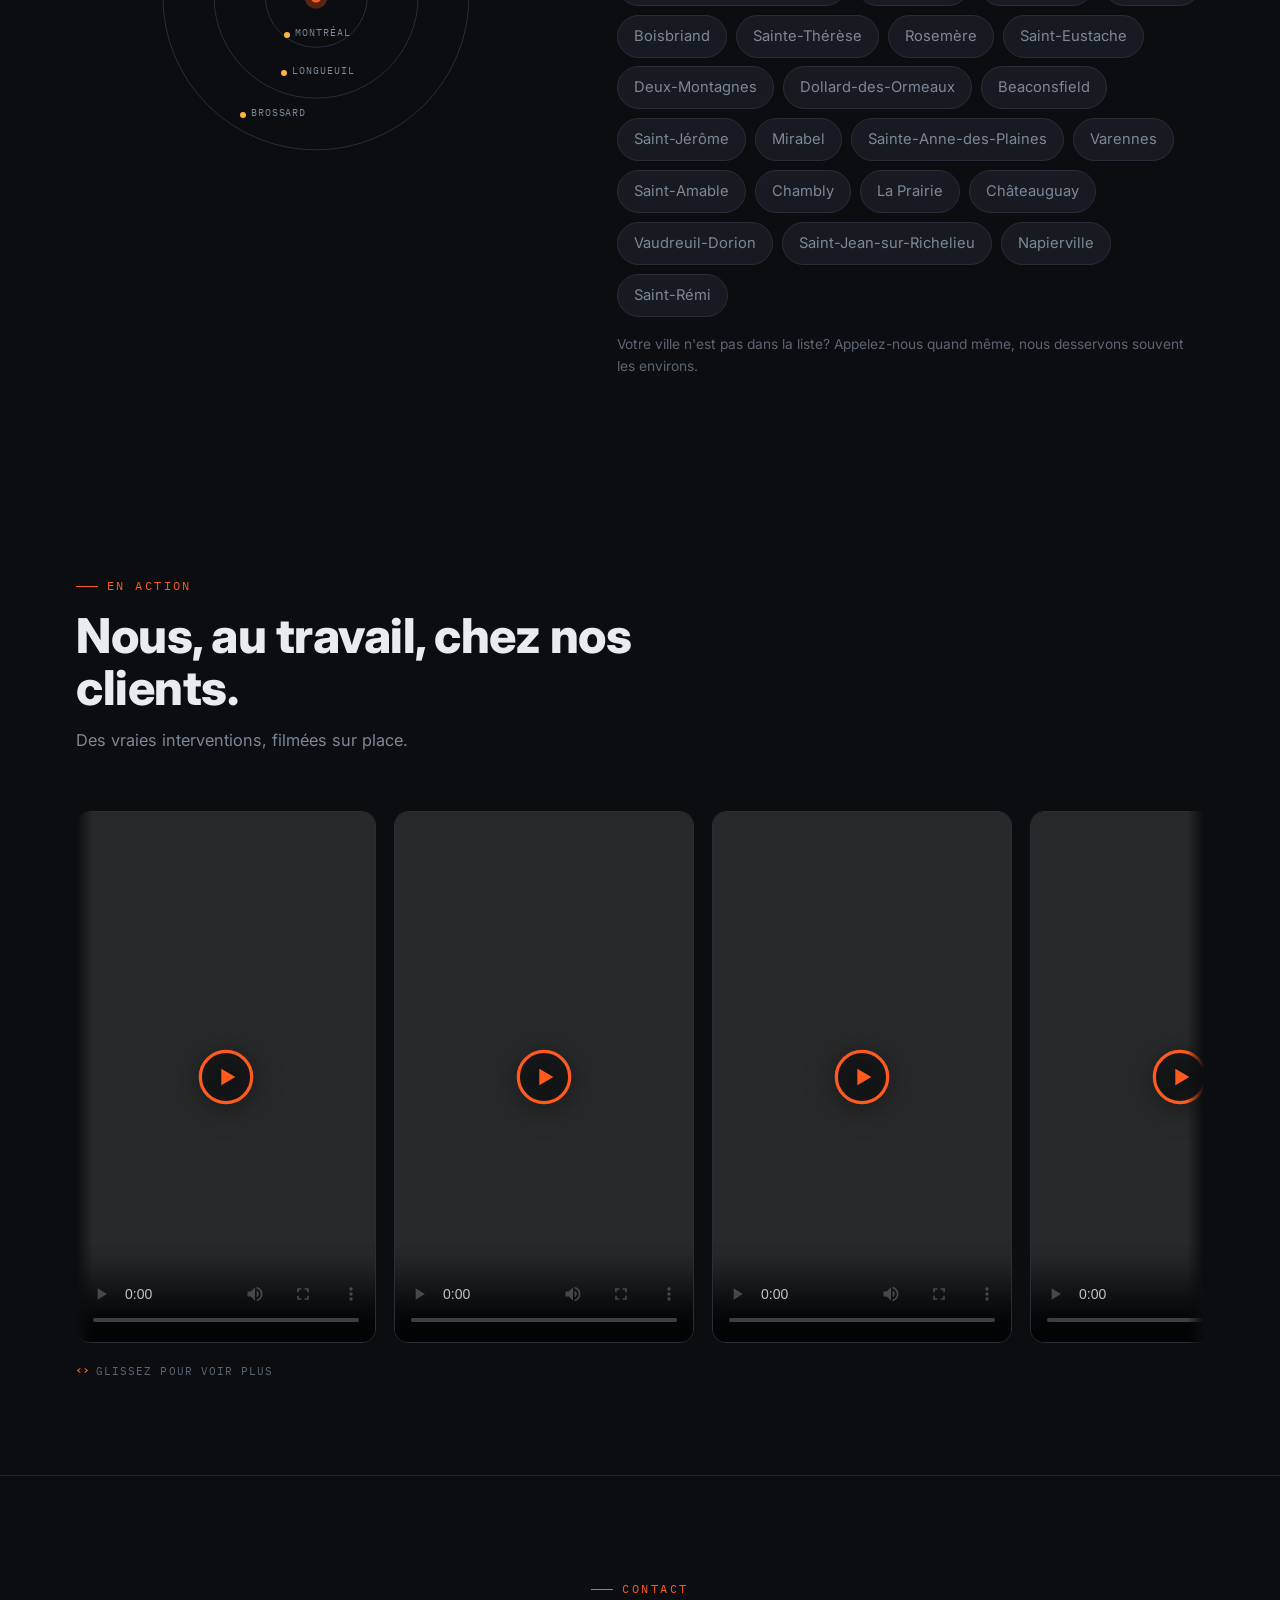
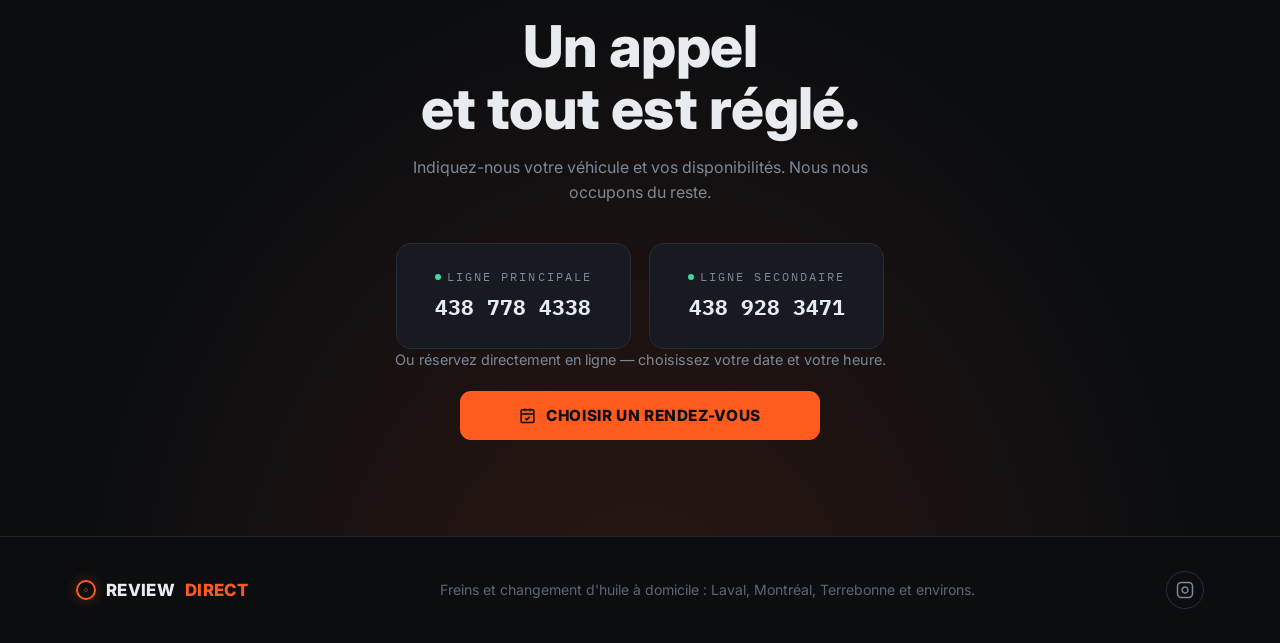
==== commit ffbcdb1c: "Remplace le formulaire de réservation Make par Calendly (agenda dédié, prévention des conflits, prix" ====
--- a/reviewdirect-v7.html
+++ b/reviewdirect-v7.html
@@ -452,6 +452,7 @@
   @keyframes dotPulse{0%{box-shadow:0 0 0 0 rgba(61,220,151,.45);}70%{box-shadow:0 0 0 6px rgba(61,220,151,0);}100%{box-shadow:0 0 0 0 rgba(61,220,151,0);}}
   .ph .n{font-family:'IBM Plex Mono',monospace;font-size:1.32rem;font-weight:700;}
   .book-form{max-width:560px;margin:44px auto 0;text-align:left;background:var(--panel);border:1px solid var(--line);border-radius:18px;padding:32px;}
+  .calendly-btn{display:flex;}
   .bf-lead{grid-column:1/-1;color:var(--dust);font-size:.9rem;margin-bottom:20px;text-align:center;}
   .bf-row{display:grid;grid-template-columns:1fr 1fr;gap:16px;margin-bottom:16px;}
   @media (max-width:560px){.bf-row{grid-template-columns:1fr;}}
@@ -769,7 +770,7 @@
               <span class="price-amt"><span class="cur">$</span><span id="price">0</span></span>
             </div>
             <p class="price-note" data-i18n="price.note">Prix indicatif, pièces et main-d'œuvre incluses. Le montant final est confirmé avant le début des travaux.</p>
-            <a class="cta" href="#bookForm" id="priceBookBtn">
+            <a class="cta" href="#calendlyBtn" id="priceBookBtn">
               <svg viewBox="0 0 24 24" fill="none" stroke="currentColor" stroke-width="2.2" width="17" height="17"><path d="M8 2v4M16 2v4M3 10h18M5 4h14a2 2 0 0 1 2 2v14a2 2 0 0 1-2 2H5a2 2 0 0 1-2-2V6a2 2 0 0 1 2-2z"/><path d="m9 16 2 2 4-4"/></svg>
               <span data-i18n="price.cta">Réserver ce forfait</span>
             </a>
@@ -910,51 +911,15 @@
       <a class="ph" href="tel:4389283471"><span class="t"><span class="ph-dot"></span><span data-i18n="contact.line2">Ligne secondaire</span></span><span class="n">438 928 3471</span></a>
     </div>
 
-    <form class="book-form rv" id="bookForm" novalidate>
-      <p class="bf-lead" data-i18n="book.lead">Ou réservez directement en ligne — nous confirmons par téléphone.</p>
-      <div class="bf-row">
-        <div class="bf-field">
-          <label for="bfName" data-i18n="book.name">Nom complet</label>
-          <input type="text" id="bfName" name="name" required autocomplete="name">
-        </div>
-        <div class="bf-field">
-          <label for="bfPhone" data-i18n="book.phone">Téléphone</label>
-          <input type="tel" id="bfPhone" name="phone" required autocomplete="tel">
-        </div>
-      </div>
-      <div class="bf-row">
-        <div class="bf-field">
-          <label for="bfEmail" data-i18n="book.email">Courriel</label>
-          <input type="email" id="bfEmail" name="email" required autocomplete="email">
-        </div>
-        <div class="bf-field">
-          <label for="bfCity" data-i18n="book.city">Ville</label>
-          <input type="text" id="bfCity" name="city" required autocomplete="address-level2">
-        </div>
-      </div>
-      <div class="bf-row">
-        <div class="bf-field">
-          <label for="bfDate" data-i18n="book.date">Date souhaitée</label>
-          <input type="date" id="bfDate" name="date" required>
-        </div>
-        <div class="bf-field">
-          <label for="bfTime" data-i18n="book.time">Heure souhaitée</label>
-          <input type="time" id="bfTime" name="time" required>
-        </div>
-      </div>
-      <div class="bf-field bf-full">
-        <label for="bfVehicle" data-i18n="book.vehicle">Véhicule</label>
-        <input type="text" id="bfVehicle" name="vehicle" data-i18n-placeholder="book.vehiclePh" placeholder="Ex : Honda Civic 2019">
-      </div>
-      <div class="bf-field bf-full">
-        <label for="bfNotes" data-i18n="book.notes">Notes (optionnel)</label>
-        <textarea id="bfNotes" name="notes" rows="3"></textarea>
-      </div>
-      <button type="submit" class="bf-submit" id="bfSubmit"><span data-i18n="book.submit">Réserver mon rendez-vous</span></button>
-      <p class="bf-status" id="bfStatus" role="status" aria-live="polite"></p>
-    </form>
+    <p class="bf-lead" data-i18n="book.lead">Ou réservez directement en ligne — choisissez votre date et votre heure.</p>
+    <button type="button" class="cta calendly-btn rv" id="calendlyBtn" style="max-width:360px;margin:20px auto 0;">
+      <svg viewBox="0 0 24 24" fill="none" stroke="currentColor" stroke-width="2.2" width="17" height="17"><path d="M8 2v4M16 2v4M3 10h18M5 4h14a2 2 0 0 1 2 2v14a2 2 0 0 1-2 2H5a2 2 0 0 1-2-2V6a2 2 0 0 1 2-2z"/><path d="m9 16 2 2 4-4"/></svg>
+      <span data-i18n="book.openCalendar">Choisir un rendez-vous</span>
+    </button>
   </div>
 </section>
+<link href="https://assets.calendly.com/assets/external/widget.css" rel="stylesheet">
+<script src="https://assets.calendly.com/assets/external/widget.js" async></script>
 
 <footer>
   <div class="wrap ft">
@@ -1028,7 +993,8 @@
   "zone.p2":"Votre ville n'est pas dans la liste? Appelez-nous quand même, nous desservons souvent les environs.",
   "contact.tag":"Contact","contact.h2":"Un appel<br>et tout est réglé.","contact.p":"Indiquez-nous votre véhicule et vos disponibilités. Nous nous occupons du reste.",
   "contact.line1":"Ligne principale","contact.line2":"Ligne secondaire",
-  "book.lead":"Ou réservez directement en ligne — nous confirmons par téléphone.",
+  "book.lead":"Ou réservez directement en ligne — choisissez votre date et votre heure.",
+  "book.openCalendar":"Choisir un rendez-vous",
   "book.name":"Nom complet","book.phone":"Téléphone","book.email":"Courriel","book.city":"Ville",
   "book.date":"Date souhaitée","book.time":"Heure souhaitée","book.vehicle":"Véhicule","book.vehiclePh":"Ex : Honda Civic 2019",
   "book.notes":"Notes (optionnel)","book.submit":"Réserver mon rendez-vous",
@@ -1096,7 +1062,8 @@
   "zone.p2":"Don't see your city? Call us anyway, we often serve the surrounding areas.",
   "contact.tag":"Contact","contact.h2":"One call<br>and it's all set.","contact.p":"Tell us about your vehicle and your availability. We take care of the rest.",
   "contact.line1":"Main line","contact.line2":"Secondary line",
-  "book.lead":"Or book directly online — we'll confirm by phone.",
+  "book.lead":"Or book directly online — choose your date and time.",
+  "book.openCalendar":"Choose an appointment",
   "book.name":"Full name","book.phone":"Phone","book.email":"Email","book.city":"City",
   "book.date":"Preferred date","book.time":"Preferred time","book.vehicle":"Vehicle","book.vehiclePh":"E.g. Honda Civic 2019",
   "book.notes":"Notes (optional)","book.submit":"Book my appointment",
@@ -1164,7 +1131,8 @@
   "zone.p2":"¿No ve su ciudad en la lista? Llámenos de todas formas, a menudo damos servicio en los alrededores.",
   "contact.tag":"Contacto","contact.h2":"Una llamada<br>y todo listo.","contact.p":"Cuéntenos sobre su vehículo y su disponibilidad. Nosotros nos encargamos del resto.",
   "contact.line1":"Línea principal","contact.line2":"Línea secundaria",
-  "book.lead":"O reserve directamente en línea — confirmamos por teléfono.",
+  "book.lead":"O reserve directamente en línea — elija su fecha y hora.",
+  "book.openCalendar":"Elegir una cita",
   "book.name":"Nombre completo","book.phone":"Teléfono","book.email":"Correo electrónico","book.city":"Ciudad",
   "book.date":"Fecha deseada","book.time":"Hora deseada","book.vehicle":"Vehículo","book.vehiclePh":"Ej: Honda Civic 2019",
   "book.notes":"Notas (opcional)","book.submit":"Reservar mi cita",
@@ -1320,67 +1288,26 @@
   });
 }
 
-/* formulaire de réservation — envoie vers un webhook Make.com qui notifie
-   par courriel et crée l'événement dans l'agenda Google du propriétaire */
-const BOOKING_WEBHOOK_URL='https://hook.us2.make.com/9q8xaqmx1vh9hbaejj3bo48yvo6lbeq5';
-const bookForm=$('bookForm');
-if(bookForm){
-  const bfCity=$('bfCity'), bfVehicle=$('bfVehicle');
-  bookForm.addEventListener('submit', async e=>{
-    e.preventDefault();
-    if(!bookForm.reportValidity()) return;
-    const statusEl=$('bfStatus'), submitBtn=$('bfSubmit');
-    if(!BOOKING_WEBHOOK_URL){ statusEl.textContent=tr('book.notReady'); return; }
-    const data=Object.fromEntries(new FormData(bookForm).entries());
-    data.lang=curLang; data.source='reviewdirect-site';
-    // toujours envoyer les mêmes champs (même vides) — un webhook Make sans
-    // Data Structure explicite peut mal interpréter des clés absentes selon
-    // les requêtes, ce qui a déjà cassé le mappage de date/heure une fois.
-    data.estimateBrand = S.brand && S.brand!==OTHER_KEY ? S.brand : '';
-    data.estimateModel = S.model || '';
-    data.estimateYear = S.brand ? (S.year||'') : '';
-    data.estimateCity = S.brand ? (S.city||'') : '';
-    data.estimateTotal = S.brand ? (lastTotal||0) : '';
-    data.estimateAxle = S.brand ? (S.axle==='4' ? tr('axle.both4') : tr('axle.front2')) : '';
-    data.estimateOil = (S.brand && S.oil) ? tr('oil.included') : '';
-    // rendez-vous d'environ 90 min, pour l'événement d'agenda
-    const start=new Date(`${data.date}T${data.time}:00`);
-    if(!isNaN(start)){
-      data.datetimeStart=start.toISOString();
-      data.datetimeEnd=new Date(start.getTime()+90*60000).toISOString();
-    }
-    submitBtn.disabled=true; statusEl.textContent=tr('book.sending');
-    try{
-      const res=await fetch(BOOKING_WEBHOOK_URL,{method:'POST',headers:{'Content-Type':'application/json'},body:JSON.stringify(data)});
-      if(!res.ok) throw new Error('bad status');
-      statusEl.textContent=tr('book.success');
-      bookForm.reset();
-    }catch(err){
-      statusEl.textContent=tr('book.error');
-    }finally{
-      submitBtn.disabled=false;
-    }
-  });
-  window.prefillBookForm=()=>{
-    if(S.city && !bfCity.value) bfCity.value=S.city;
-    if(S.brand && !bfVehicle.value) bfVehicle.value = S.brand===OTHER_KEY ? `${BODY_LABEL[S.body]} ${S.year}` : `${S.brand} ${S.model} ${S.year}`;
-  };
-}
-
-/* bouton "Réserver ce forfait" du configurateur — envoie vers le vrai formulaire,
-   pré-rempli, au lieu de ne rien faire (avant: juste un lien tel:) */
-const priceBookBtn=$('priceBookBtn');
-if(priceBookBtn && bookForm){
-  priceBookBtn.addEventListener('click',e=>{
-    e.preventDefault();
-    if(window.prefillBookForm) window.prefillBookForm();
-    bookForm.scrollIntoView({behavior:'smooth',block:'center'});
-    setTimeout(()=>{
-      const firstEmpty=['bfName','bfPhone','bfEmail','bfDate','bfTime'].map($).find(el=>el && !el.value);
-      (firstEmpty||$('bfName')).focus();
-    },500);
-  });
-}
+/* réservation Calendly — ouvre en popup plein écran (pas d'embed géant dans la
+   page, important sur mobile où on doit éviter le double scroll) */
+const CALENDLY_URL='https://calendly.com/onlymodels-ca/30min?background_color=0b0d10&text_color=e8ecf1&primary_color=ff1700&hide_gdpr_banner=1';
+function openCalendly(){
+  if(!window.Calendly) return;
+  const opts={url:CALENDLY_URL};
+  if(S.brand){
+    // glisse le véhicule + prix dans l'unique question Calendly ("anything that
+    // will help prepare"), sans ambiguïté vu qu'il n'y a qu'une seule question (a1)
+    const vehicle = S.brand===OTHER_KEY ? `${BODY_LABEL[S.body]} ${S.year}` : `${S.brand} ${S.model} ${S.year}`;
+    let note = `Véhicule : ${vehicle}`;
+    if(S.city) note += ` — Ville : ${S.city}`;
+    if(lastTotal) note += ` — Estimation en ligne : ${lastTotal}$`;
+    opts.prefill = { customAnswers: { a1: note } };
+  }
+  Calendly.initPopupWidget(opts);
+}
+const priceBookBtn=$('priceBookBtn'), calendlyBtn=$('calendlyBtn');
+if(priceBookBtn) priceBookBtn.addEventListener('click',e=>{ e.preventDefault(); openCalendly(); });
+if(calendlyBtn) calendlyBtn.addEventListener('click',e=>{ e.preventDefault(); openCalendly(); });
 
 /* sur mobile seulement, le configurateur (sélection du véhicule + prix) remonte
    juste après le Hero pour que le client puisse commencer son estimation sans
@@ -1793,7 +1720,6 @@
   lastTotal=total;
   tweenTo(total);
   updateAwdHint();
-  if(ready && window.prefillBookForm) window.prefillBookForm();
 }
 
 /* conseil 4 freins pour VUS / traction intégrale */
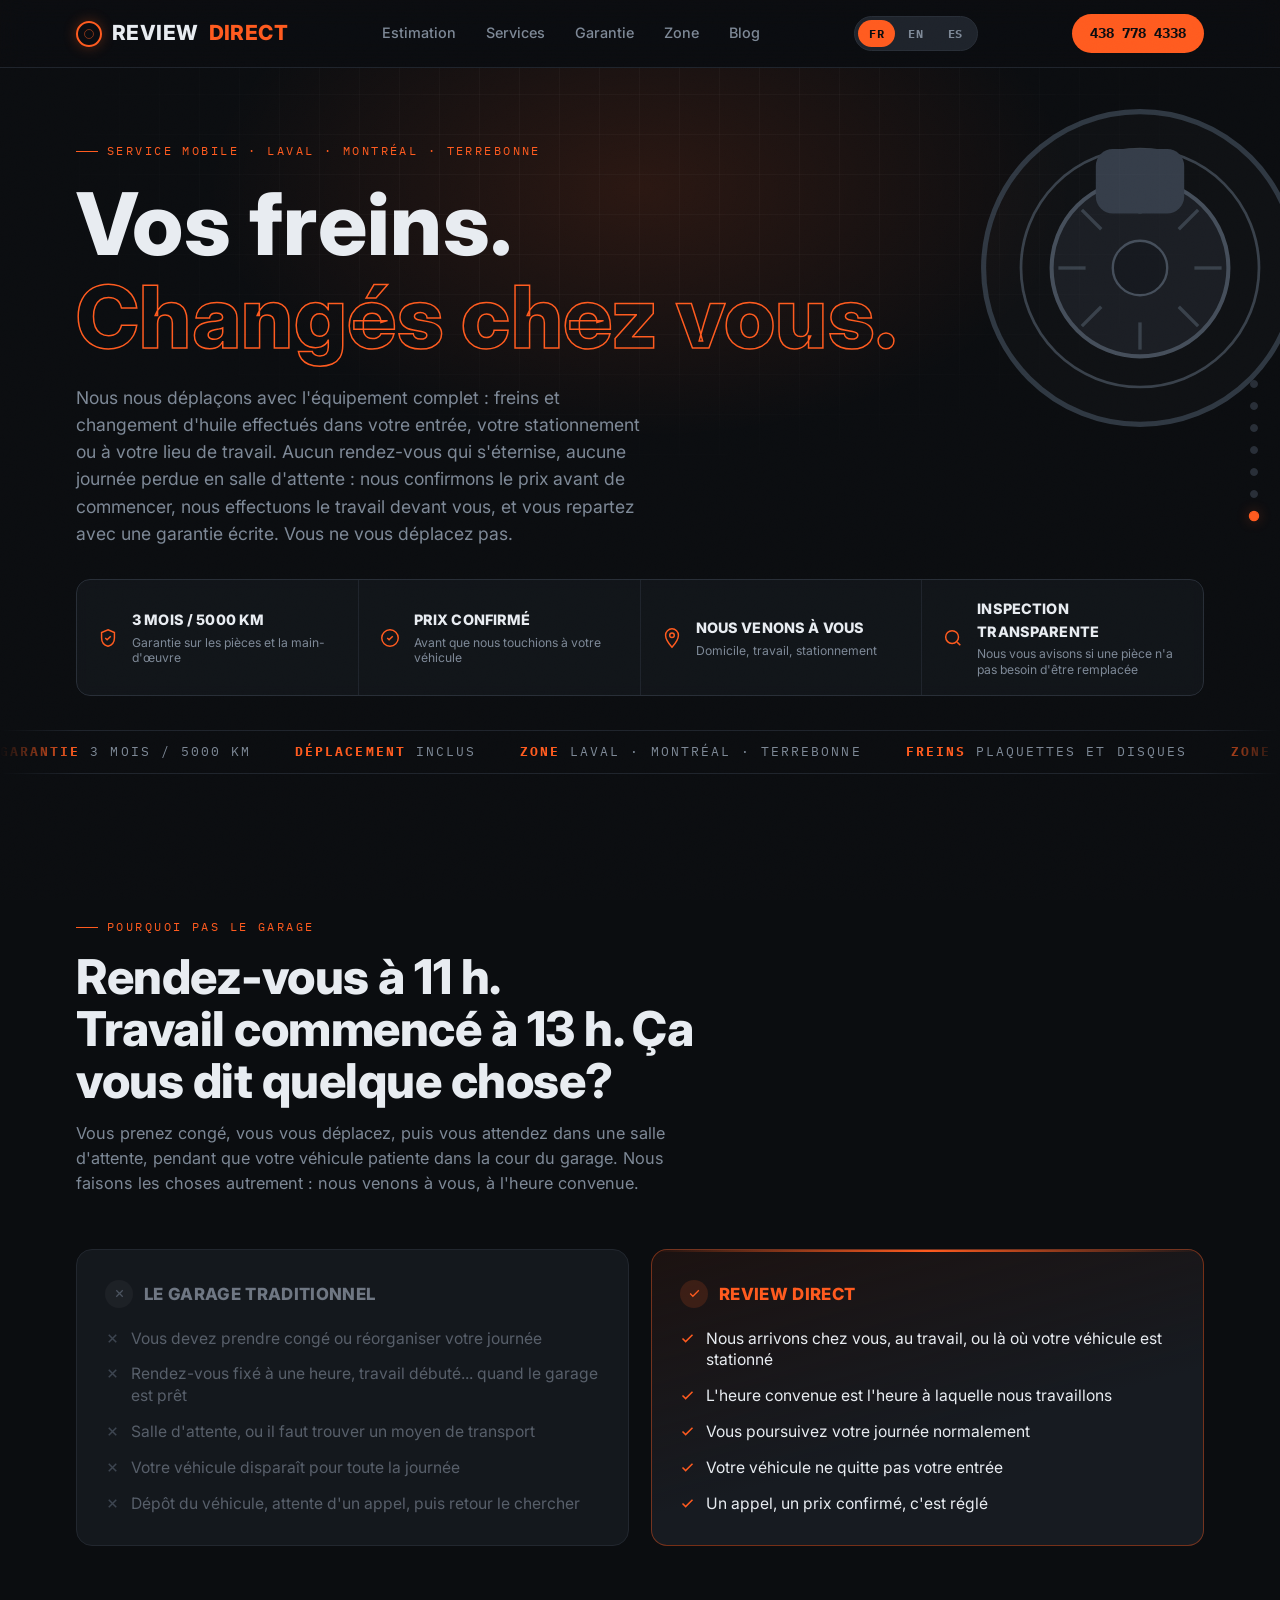
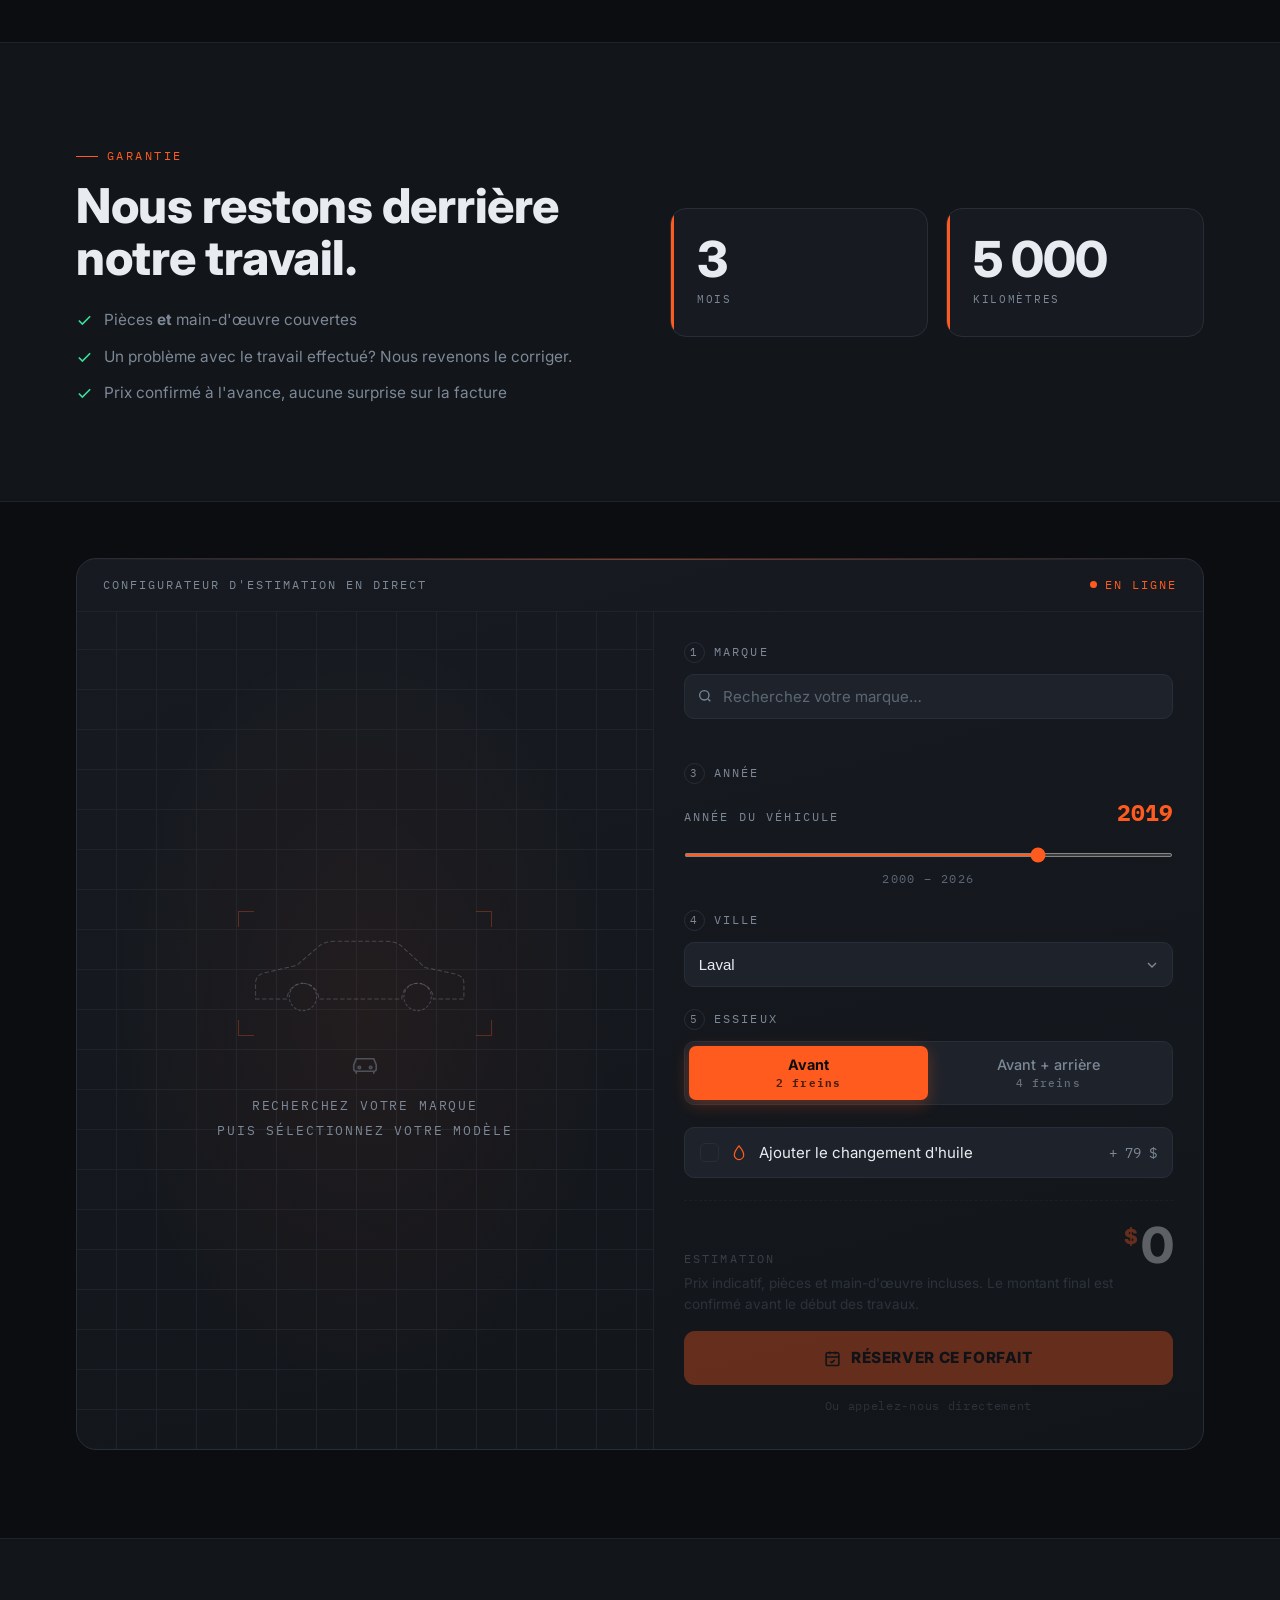
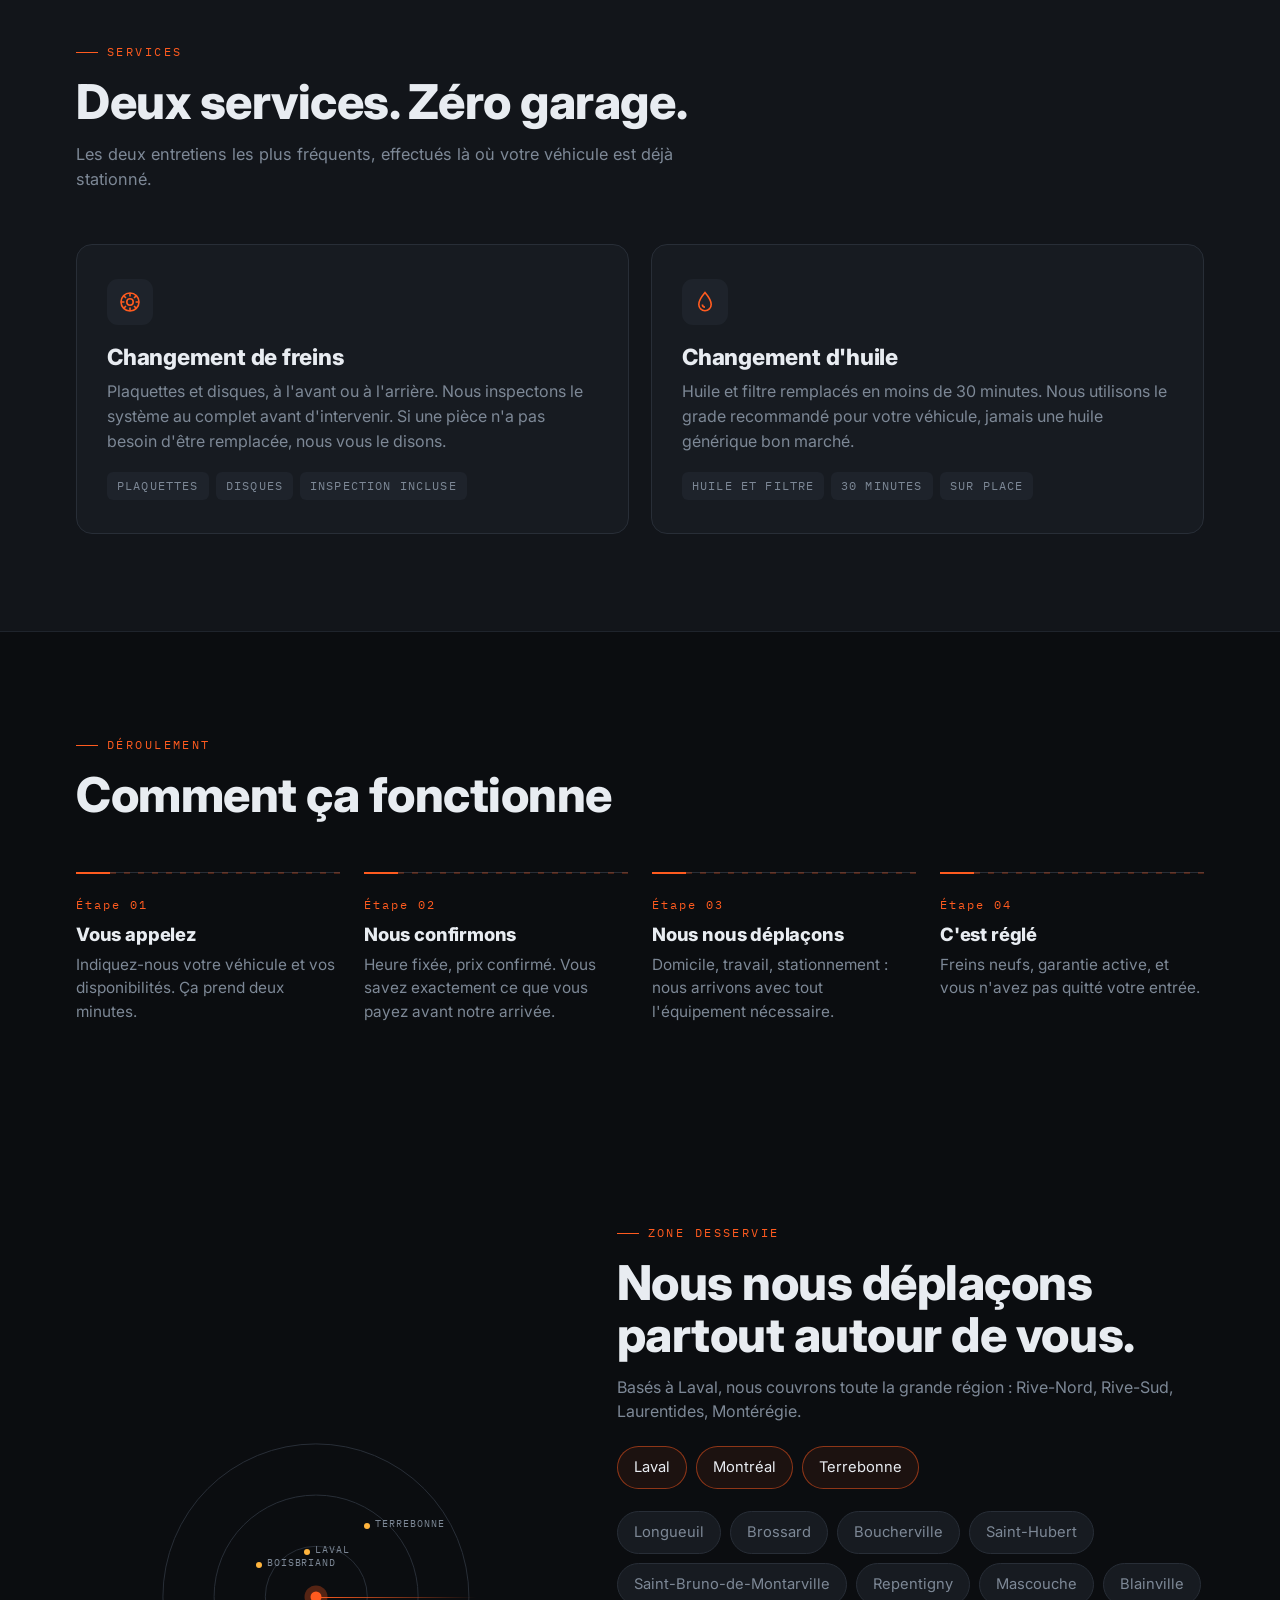
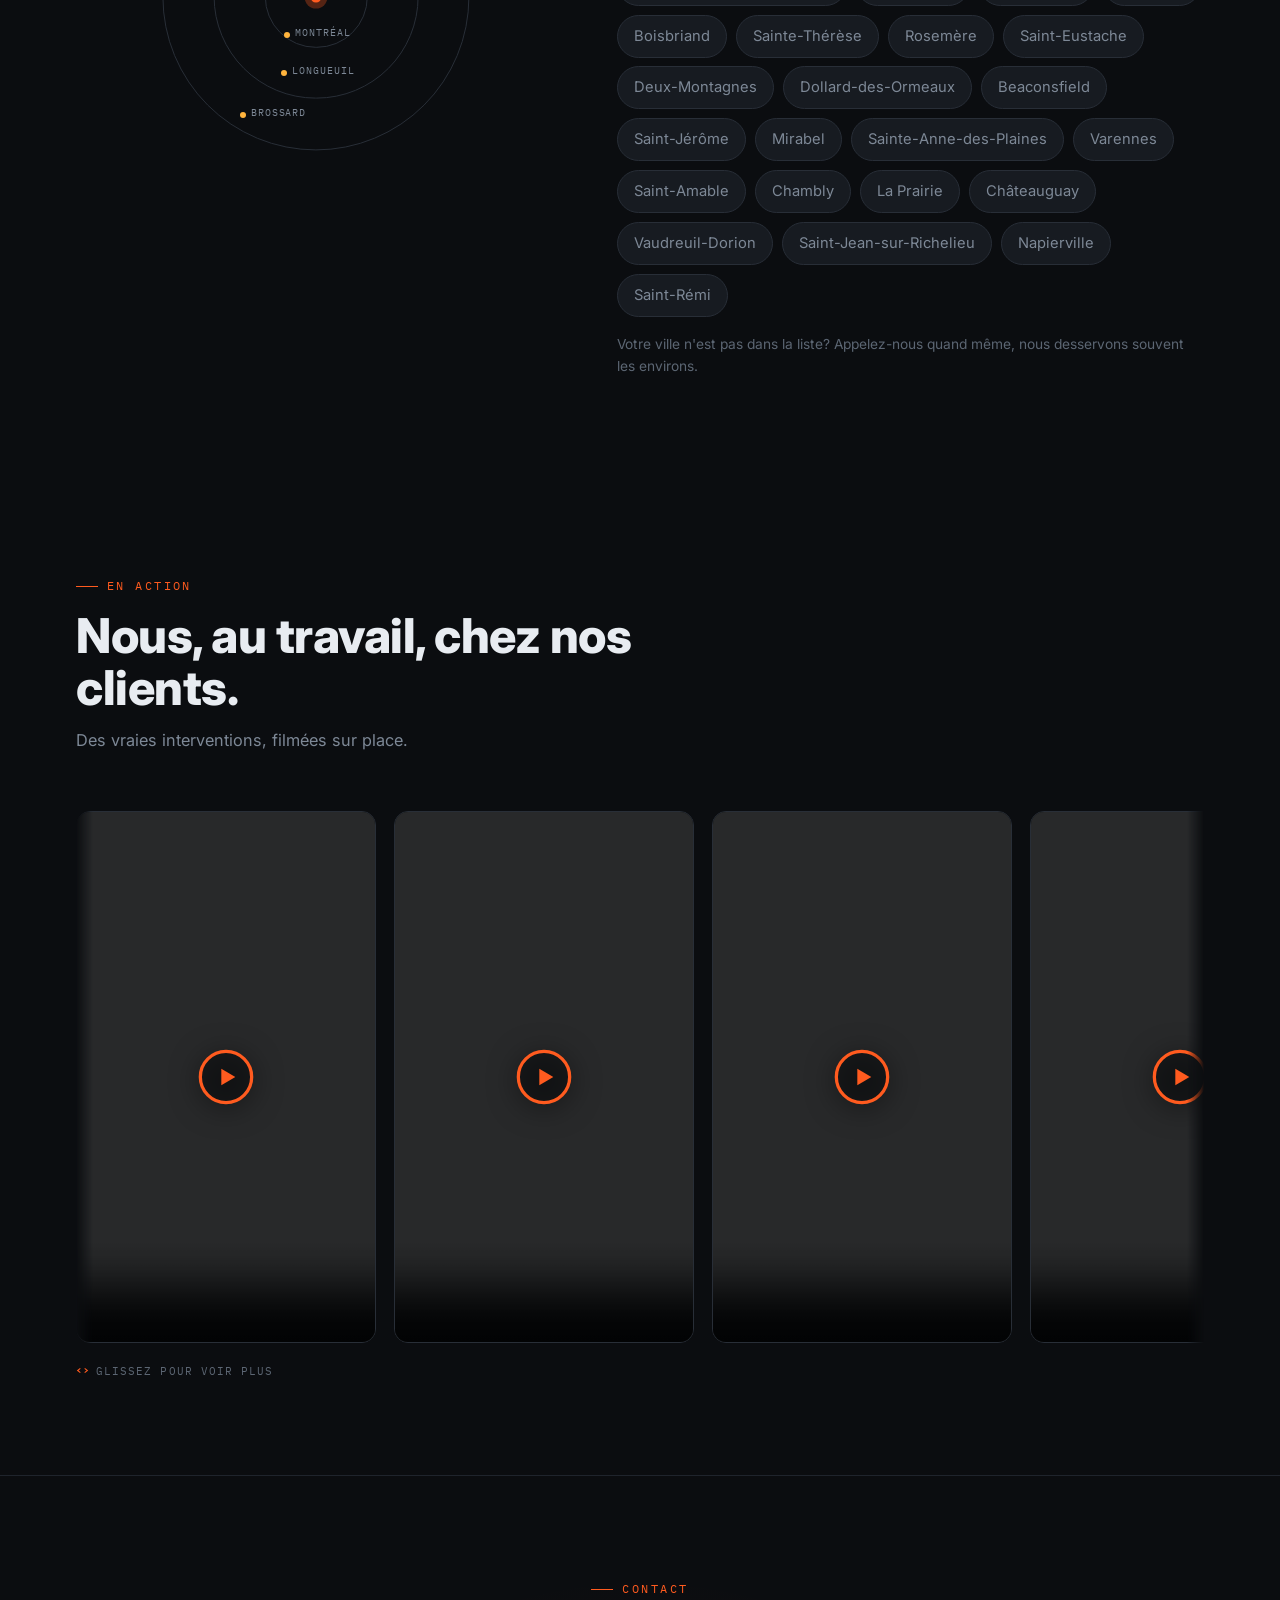
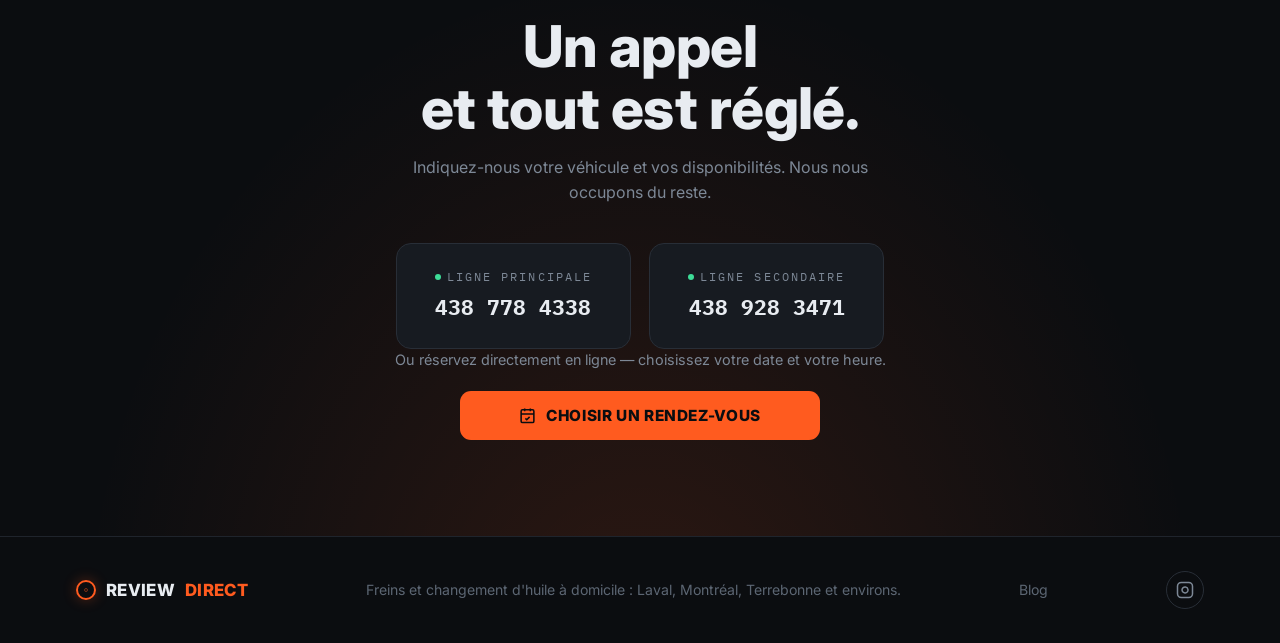
==== commit 67249930: "Ajoute un blog SEO (4 articles + hub) : freins, huile, mécanicien mobile vs garage, lien Blog dans n" ====
--- a/reviewdirect-v7.html
+++ b/reviewdirect-v7.html
@@ -4,6 +4,48 @@
 <meta charset="UTF-8">
 <meta name="viewport" content="width=device-width, initial-scale=1.0">
 <title>Review Direct | Freins & huile à domicile | Laval · Montréal · Terrebonne</title>
+<meta name="description" content="Changement de freins et d'huile à domicile, partout à Laval, Montréal, Terrebonne et 30+ municipalités. Estimation instantanée, réservation en ligne, technicien chez vous.">
+<meta name="robots" content="index, follow">
+<link rel="canonical" href="https://reviewdirect.ca/">
+<meta name="theme-color" content="#0b0d10">
+
+<meta property="og:type" content="website">
+<meta property="og:site_name" content="Review Direct">
+<meta property="og:locale" content="fr_CA">
+<meta property="og:url" content="https://reviewdirect.ca/">
+<meta property="og:title" content="Review Direct | Freins & huile à domicile chez vous">
+<meta property="og:description" content="Changement de freins et d'huile à domicile, partout à Laval, Montréal, Terrebonne et 30+ municipalités. Estimation instantanée, réservation en ligne.">
+
+<meta name="twitter:card" content="summary">
+<meta name="twitter:title" content="Review Direct | Freins & huile à domicile chez vous">
+<meta name="twitter:description" content="Changement de freins et d'huile à domicile, partout à Laval, Montréal, Terrebonne et 30+ municipalités.">
+
+<script type="application/ld+json">
+{
+  "@context": "https://schema.org",
+  "@type": "AutoRepair",
+  "name": "Review Direct",
+  "url": "https://reviewdirect.ca/",
+  "telephone": "+1-438-778-4338",
+  "priceRange": "$$",
+  "description": "Service mobile de changement de freins et d'huile à domicile, chez vous, à Laval, Montréal, Terrebonne et dans plus de 30 municipalités environnantes.",
+  "address": { "@type": "PostalAddress", "addressLocality": "Laval", "addressRegion": "QC", "addressCountry": "CA" },
+  "areaServed": [
+    {"@type":"City","name":"Laval"},{"@type":"City","name":"Montréal"},{"@type":"City","name":"Terrebonne"},
+    {"@type":"City","name":"Beaconsfield"},{"@type":"City","name":"Blainville"},{"@type":"City","name":"Boisbriand"},
+    {"@type":"City","name":"Boucherville"},{"@type":"City","name":"Brossard"},{"@type":"City","name":"Chambly"},
+    {"@type":"City","name":"Châteauguay"},{"@type":"City","name":"Deux-Montagnes"},{"@type":"City","name":"Dollard-des-Ormeaux"},
+    {"@type":"City","name":"La Prairie"},{"@type":"City","name":"Longueuil"},{"@type":"City","name":"Mascouche"},
+    {"@type":"City","name":"Mirabel"},{"@type":"City","name":"Napierville"},{"@type":"City","name":"Repentigny"},
+    {"@type":"City","name":"Rosemère"},{"@type":"City","name":"Saint-Amable"},{"@type":"City","name":"Sainte-Anne-des-Plaines"},
+    {"@type":"City","name":"Saint-Bruno-de-Montarville"},{"@type":"City","name":"Saint-Eustache"},{"@type":"City","name":"Saint-Hubert"},
+    {"@type":"City","name":"Saint-Jean-sur-Richelieu"},{"@type":"City","name":"Saint-Jérôme"},{"@type":"City","name":"Saint-Rémi"},
+    {"@type":"City","name":"Sainte-Thérèse"},{"@type":"City","name":"Varennes"},{"@type":"City","name":"Vaudreuil-Dorion"}
+  ],
+  "sameAs": ["https://www.instagram.com/514.450mobile/"]
+}
+</script>
+
 <link rel="preconnect" href="https://fonts.googleapis.com">
 <link rel="preconnect" href="https://fonts.gstatic.com" crossorigin>
 <link href="https://fonts.googleapis.com/css2?family=Inter:wght@400;500;600;700;800;900&family=IBM+Plex+Mono:wght@400;500;600;700&display=swap" rel="stylesheet">
@@ -520,7 +562,7 @@
   <div class="nav">
     <div class="logo"><span class="logo-mark"></span>Review <em>Direct</em></div>
     <nav class="nav-links">
-      <a href="#estimation" data-i18n="nav.estimation">Estimation</a><a href="#services" data-i18n="nav.services">Services</a><a href="#garantie" data-i18n="nav.warranty">Garantie</a><a href="#zone" data-i18n="nav.zone">Zone</a>
+      <a href="#estimation" data-i18n="nav.estimation">Estimation</a><a href="#services" data-i18n="nav.services">Services</a><a href="#garantie" data-i18n="nav.warranty">Garantie</a><a href="#zone" data-i18n="nav.zone">Zone</a><a href="/blog/">Blog</a>
     </nav>
     <div class="lang-switch" role="group" aria-label="Langue / Language / Idioma">
       <button class="lang-btn" data-lang="fr">FR</button>
@@ -925,6 +967,7 @@
   <div class="wrap ft">
     <div class="logo" style="font-size:1.05rem;"><span class="logo-mark" style="width:20px;height:20px;border-width:2px;"></span>Review <em>Direct</em></div>
     <p data-i18n="footer.p">Freins et changement d'huile à domicile : Laval, Montréal, Terrebonne et environs.</p>
+    <a href="/blog/" style="color:#5c6673;font-size:.88rem;" onmouseover="this.style.color='var(--heat)'" onmouseout="this.style.color='#5c6673'">Blog</a>
     <a class="ft-social" href="https://www.instagram.com/514.450mobile/" target="_blank" rel="noopener noreferrer" aria-label="Instagram">
       <svg viewBox="0 0 24 24" fill="none" stroke="currentColor" stroke-width="2"><rect x="2" y="2" width="20" height="20" rx="5" ry="5"/><path d="M16 11.37A4 4 0 1 1 12.63 8 4 4 0 0 1 16 11.37z"/><line x1="17.5" y1="6.5" x2="17.51" y2="6.5"/></svg>
     </a>
@@ -1298,7 +1341,10 @@
     // glisse le véhicule + prix dans l'unique question Calendly ("anything that
     // will help prepare"), sans ambiguïté vu qu'il n'y a qu'une seule question (a1)
     const vehicle = S.brand===OTHER_KEY ? `${BODY_LABEL[S.body]} ${S.year}` : `${S.brand} ${S.model} ${S.year}`;
+    const service = S.axle==='4' ? 'Freins avant + arrière (4 freins)' : 'Freins avant (2 freins)';
     let note = `Véhicule : ${vehicle}`;
+    note += ` — Service : ${service}`;
+    if(S.oil) note += ` + changement d'huile`;
     if(S.city) note += ` — Ville : ${S.city}`;
     if(lastTotal) note += ` — Estimation en ligne : ${lastTotal}$`;
     opts.prefill = { customAnswers: { a1: note } };
